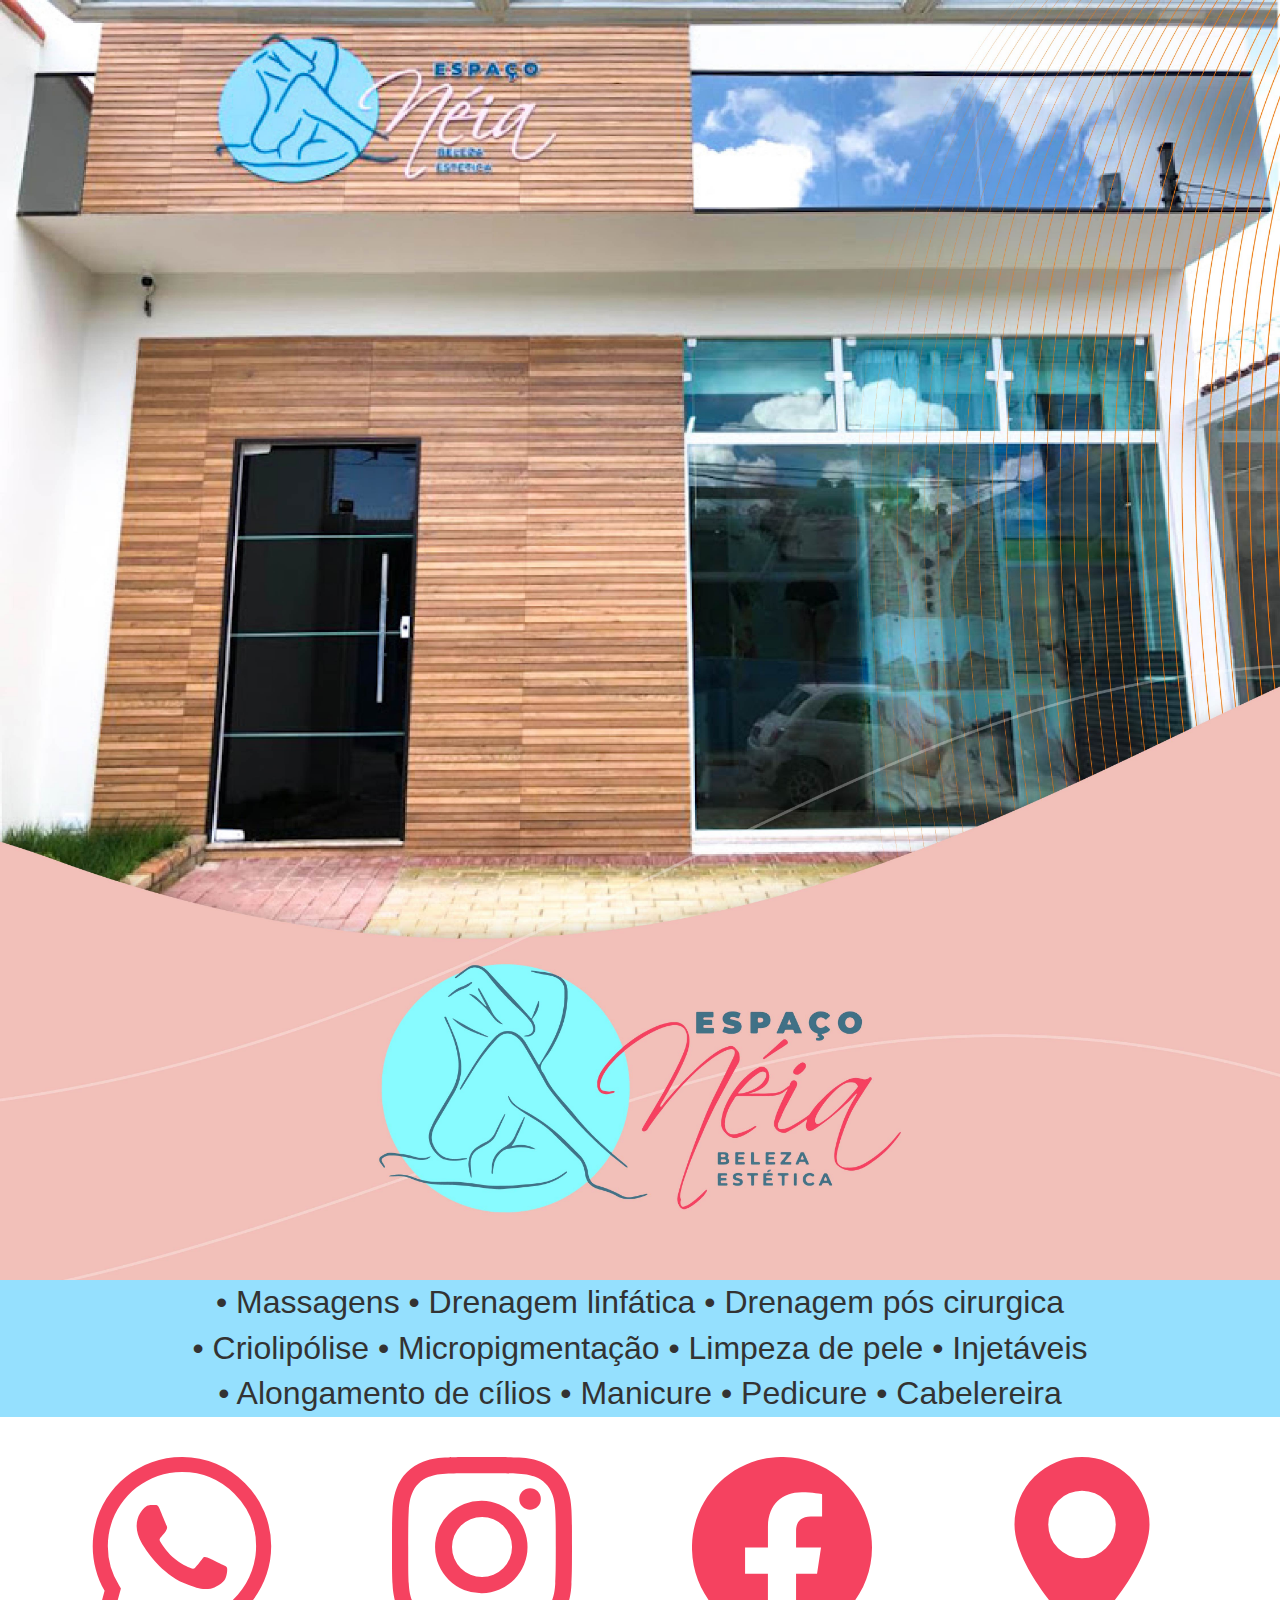
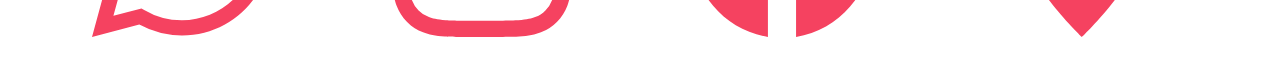
==== index.html @ 5a199793 "Update index.html" ====
<!DOCTYPE html>
<html lang="pt-br">
<head>
	<meta charset="utf-8">
	<meta name="viewport" content="width=device-width, initial-scale=1">
	<title>Espaço Néia Estética</title>
	<meta name= "description" content="Nosso cartão virtual">
	<meta name= "robots" content="index, follow">
	<meta name= "author" content="espaconeia">
	<link href="https://maxcdn.bootstrapcdn.com/bootstrap/3.3.7/css/bootstrap.min.css" rel="stylesheet" integrity="sha384-BVYiiSIFeK1dGmJRAkycuHAHRg32OmUcww7on3RYdg4Va+PmSTsz/K68vbdEjh4u" crossorigin="anonymous">
	<link rel="stylesheet" href="css/espaconeia.css">
	<script type="text/javascript" src="js/espaconeia.js"></script>

	<link href="https://maxcdn.bootstrapcdn.com/font-awesome/4.6.3/css/font-awesome.min.css" rel="stylesheet">
	<link href="https://fonts.googleapis.com/css?family=Roboto:500,700&display=swap" rel="stylesheet"> 
	<link rel="preconnect" href="https://fonts.gstatic.com">
	<link href="https://fonts.googleapis.com/css?family=Aref+Ruqaa:wght@700&display=swap" rel="stylesheet"> 
	<link rel="preconnect" href="https://fonts.gstatic.com">
	<link rel="icon" href="img/logo-variants/logomin.png">
</head>
<body>
	<div class="backg">
		<img id=logotopo src="img/images/topo01.jpg">
		<div id=description1>
		• Massagens • Drenagem linfática • Drenagem pós cirurgica </br>
		• Criolipólise • Micropigmentação • Limpeza de pele • Injetáveis </br>
		• Alongamento de cílios • Manicure • Pedicure • Cabelereira </br>
	</div>

	<div id=description2>
		• Massagens • Drenagem linfática • Drenagem pós cirurgica 
		• Criolipólise • Micropigmentação • Limpeza de pele • Injetáveis
		• Alongamento de cílios • Manicure • Pedicure • Cabelereira
	</div>
	<div id="socialredes">
		<div id="divsocial1">
		<a href="https://api.whatsapp.com/send?phone=5511996045920" target="_blank"><svg xmlns="http://www.w3.org/2000/svg" fill="#f54260" class="bi bi-whatsapp"  id=iconsocial1 viewBox="0 0 16 16">
  			<path d="M13.601 2.326A7.854 7.854 0 0 0 7.994 0C3.627 0 .068 3.558.064 7.926c0 1.399.366 2.76 1.057 3.965L0 16l4.204-1.102a7.933 7.933 0 0 0 3.79.965h.004c4.368 0 7.926-3.558 7.93-7.93A7.898 7.898 0 0 0 13.6 2.326zM7.994 14.521a6.573 6.573 0 0 1-3.356-.92l-.24-.144-2.494.654.666-2.433-.156-.251a6.56 6.56 0 0 1-1.007-3.505c0-3.626 2.957-6.584 6.591-6.584a6.56 6.56 0 0 1 4.66 1.931 6.557 6.557 0 0 1 1.928 4.66c-.004 3.639-2.961 6.592-6.592 6.592zm3.615-4.934c-.197-.099-1.17-.578-1.353-.646-.182-.065-.315-.099-.445.099-.133.197-.513.646-.627.775-.114.133-.232.148-.43.05-.197-.1-.836-.308-1.592-.985-.59-.525-.985-1.175-1.103-1.372-.114-.198-.011-.304.088-.403.087-.088.197-.232.296-.346.1-.114.133-.198.198-.33.065-.134.034-.248-.015-.347-.05-.099-.445-1.076-.612-1.47-.16-.389-.323-.335-.445-.34-.114-.007-.247-.007-.38-.007a.729.729 0 0 0-.529.247c-.182.198-.691.677-.691 1.654 0 .977.71 1.916.81 2.049.098.133 1.394 2.132 3.383 2.992.47.205.84.326 1.129.418.475.152.904.129 1.246.08.38-.058 1.171-.48 1.338-.943.164-.464.164-.86.114-.943-.049-.084-.182-.133-.38-.232z"/>
			</svg></a>

			<a href="https://www.instagram.com/espaconeiaestetica/" target="_blank"><svg xmlns="http://www.w3.org/2000/svg" fill="#f54260" class="bi bi-instagram" id=iconsocial1 viewBox="0 0 16 16">
  			<path d="M8 0C5.829 0 5.556.01 4.703.048 3.85.088 3.269.222 2.76.42a3.917 3.917 0 0 0-1.417.923A3.927 3.927 0 0 0 .42 2.76C.222 3.268.087 3.85.048 4.7.01 5.555 0 5.827 0 8.001c0 2.172.01 2.444.048 3.297.04.852.174 1.433.372 1.942.205.526.478.972.923 1.417.444.445.89.719 1.416.923.51.198 1.09.333 1.942.372C5.555 15.99 5.827 16 8 16s2.444-.01 3.298-.048c.851-.04 1.434-.174 1.943-.372a3.916 3.916 0 0 0 1.416-.923c.445-.445.718-.891.923-1.417.197-.509.332-1.09.372-1.942C15.99 10.445 16 10.173 16 8s-.01-2.445-.048-3.299c-.04-.851-.175-1.433-.372-1.941a3.926 3.926 0 0 0-.923-1.417A3.911 3.911 0 0 0 13.24.42c-.51-.198-1.092-.333-1.943-.372C10.443.01 10.172 0 7.998 0h.003zm-.717 1.442h.718c2.136 0 2.389.007 3.232.046.78.035 1.204.166 1.486.275.373.145.64.319.92.599.28.28.453.546.598.92.11.281.24.705.275 1.485.039.843.047 1.096.047 3.231s-.008 2.389-.047 3.232c-.035.78-.166 1.203-.275 1.485a2.47 2.47 0 0 1-.599.919c-.28.28-.546.453-.92.598-.28.11-.704.24-1.485.276-.843.038-1.096.047-3.232.047s-2.39-.009-3.233-.047c-.78-.036-1.203-.166-1.485-.276a2.478 2.478 0 0 1-.92-.598 2.48 2.48 0 0 1-.6-.92c-.109-.281-.24-.705-.275-1.485-.038-.843-.046-1.096-.046-3.233 0-2.136.008-2.388.046-3.231.036-.78.166-1.204.276-1.486.145-.373.319-.64.599-.92.28-.28.546-.453.92-.598.282-.11.705-.24 1.485-.276.738-.034 1.024-.044 2.515-.045v.002zm4.988 1.328a.96.96 0 1 0 0 1.92.96.96 0 0 0 0-1.92zm-4.27 1.122a4.109 4.109 0 1 0 0 8.217 4.109 4.109 0 0 0 0-8.217zm0 1.441a2.667 2.667 0 1 1 0 5.334 2.667 2.667 0 0 1 0-5.334z"/>
  			</svg></a>

  			<a href="https://pt-br.facebook.com/espaconeiaestetica/" target="_blank"><svg xmlns="http://www.w3.org/2000/svg" fill="#f54260" class="bi bi-facebook" id=iconsocial1 viewBox="0 0 16 16">
  			<path d="M16 8.049c0-4.446-3.582-8.05-8-8.05C3.58 0-.002 3.603-.002 8.05c0 4.017 2.926 7.347 6.75 7.951v-5.625h-2.03V8.05H6.75V6.275c0-2.017 1.195-3.131 3.022-3.131.876 0 1.791.157 1.791.157v1.98h-1.009c-.993 0-1.303.621-1.303 1.258v1.51h2.218l-.354 2.326H9.25V16c3.824-.604 6.75-3.934 6.75-7.951z"/>
			</svg></a>

			<a href="https://maps.app.goo.gl/6tKvriYaBR3wLKTi6" target="_blank"><svg xmlns="http://www.w3.org/2000/svg" fill="#f54260" class="bi bi-geo-alt-fill" id=iconsocial1 viewBox="0 0 16 16">
  			<path d="M8 16s6-5.686 6-10A6 6 0 0 0 2 6c0 4.314 6 10 6 10zm0-7a3 3 0 1 1 0-6 3 3 0 0 1 0 6z"/>
			</svg></a>
			</div>

			<div id="divsocial2">
			<div id="social001">
		<a href="https://api.whatsapp.com/send?phone=5511996045920" target="_blank"><svg xmlns="http://www.w3.org/2000/svg" fill="#f54260" class="bi bi-whatsapp"  id=iconsocial1 viewBox="0 0 16 16">
  			<path d="M13.601 2.326A7.854 7.854 0 0 0 7.994 0C3.627 0 .068 3.558.064 7.926c0 1.399.366 2.76 1.057 3.965L0 16l4.204-1.102a7.933 7.933 0 0 0 3.79.965h.004c4.368 0 7.926-3.558 7.93-7.93A7.898 7.898 0 0 0 13.6 2.326zM7.994 14.521a6.573 6.573 0 0 1-3.356-.92l-.24-.144-2.494.654.666-2.433-.156-.251a6.56 6.56 0 0 1-1.007-3.505c0-3.626 2.957-6.584 6.591-6.584a6.56 6.56 0 0 1 4.66 1.931 6.557 6.557 0 0 1 1.928 4.66c-.004 3.639-2.961 6.592-6.592 6.592zm3.615-4.934c-.197-.099-1.17-.578-1.353-.646-.182-.065-.315-.099-.445.099-.133.197-.513.646-.627.775-.114.133-.232.148-.43.05-.197-.1-.836-.308-1.592-.985-.59-.525-.985-1.175-1.103-1.372-.114-.198-.011-.304.088-.403.087-.088.197-.232.296-.346.1-.114.133-.198.198-.33.065-.134.034-.248-.015-.347-.05-.099-.445-1.076-.612-1.47-.16-.389-.323-.335-.445-.34-.114-.007-.247-.007-.38-.007a.729.729 0 0 0-.529.247c-.182.198-.691.677-.691 1.654 0 .977.71 1.916.81 2.049.098.133 1.394 2.132 3.383 2.992.47.205.84.326 1.129.418.475.152.904.129 1.246.08.38-.058 1.171-.48 1.338-.943.164-.464.164-.86.114-.943-.049-.084-.182-.133-.38-.232z"/>
			</svg></a>

			<a href="https://www.instagram.com/espaconeiaestetica/" target="_blank"><svg xmlns="http://www.w3.org/2000/svg" fill="#f54260" class="bi bi-instagram" id=iconsocial1 viewBox="0 0 16 16">
  			<path d="M8 0C5.829 0 5.556.01 4.703.048 3.85.088 3.269.222 2.76.42a3.917 3.917 0 0 0-1.417.923A3.927 3.927 0 0 0 .42 2.76C.222 3.268.087 3.85.048 4.7.01 5.555 0 5.827 0 8.001c0 2.172.01 2.444.048 3.297.04.852.174 1.433.372 1.942.205.526.478.972.923 1.417.444.445.89.719 1.416.923.51.198 1.09.333 1.942.372C5.555 15.99 5.827 16 8 16s2.444-.01 3.298-.048c.851-.04 1.434-.174 1.943-.372a3.916 3.916 0 0 0 1.416-.923c.445-.445.718-.891.923-1.417.197-.509.332-1.09.372-1.942C15.99 10.445 16 10.173 16 8s-.01-2.445-.048-3.299c-.04-.851-.175-1.433-.372-1.941a3.926 3.926 0 0 0-.923-1.417A3.911 3.911 0 0 0 13.24.42c-.51-.198-1.092-.333-1.943-.372C10.443.01 10.172 0 7.998 0h.003zm-.717 1.442h.718c2.136 0 2.389.007 3.232.046.78.035 1.204.166 1.486.275.373.145.64.319.92.599.28.28.453.546.598.92.11.281.24.705.275 1.485.039.843.047 1.096.047 3.231s-.008 2.389-.047 3.232c-.035.78-.166 1.203-.275 1.485a2.47 2.47 0 0 1-.599.919c-.28.28-.546.453-.92.598-.28.11-.704.24-1.485.276-.843.038-1.096.047-3.232.047s-2.39-.009-3.233-.047c-.78-.036-1.203-.166-1.485-.276a2.478 2.478 0 0 1-.92-.598 2.48 2.48 0 0 1-.6-.92c-.109-.281-.24-.705-.275-1.485-.038-.843-.046-1.096-.046-3.233 0-2.136.008-2.388.046-3.231.036-.78.166-1.204.276-1.486.145-.373.319-.64.599-.92.28-.28.546-.453.92-.598.282-.11.705-.24 1.485-.276.738-.034 1.024-.044 2.515-.045v.002zm4.988 1.328a.96.96 0 1 0 0 1.92.96.96 0 0 0 0-1.92zm-4.27 1.122a4.109 4.109 0 1 0 0 8.217 4.109 4.109 0 0 0 0-8.217zm0 1.441a2.667 2.667 0 1 1 0 5.334 2.667 2.667 0 0 1 0-5.334z"/>
  			</svg></a>
  			</div>

  			<div id="social002">
  			<a href="https://pt-br.facebook.com/espaconeiaestetica/" target="_blank"><svg xmlns="http://www.w3.org/2000/svg" fill="#f54260" class="bi bi-facebook" id=iconsocial1 viewBox="0 0 16 16">
  			<path d="M16 8.049c0-4.446-3.582-8.05-8-8.05C3.58 0-.002 3.603-.002 8.05c0 4.017 2.926 7.347 6.75 7.951v-5.625h-2.03V8.05H6.75V6.275c0-2.017 1.195-3.131 3.022-3.131.876 0 1.791.157 1.791.157v1.98h-1.009c-.993 0-1.303.621-1.303 1.258v1.51h2.218l-.354 2.326H9.25V16c3.824-.604 6.75-3.934 6.75-7.951z"/>
			</svg></a>

			<a href="https://maps.app.goo.gl/6tKvriYaBR3wLKTi6" target="_blank"><svg xmlns="http://www.w3.org/2000/svg" fill="#f54260" class="bi bi-geo-alt-fill" id=iconsocial1 viewBox="0 0 16 16">
  			<path d="M8 16s6-5.686 6-10A6 6 0 0 0 2 6c0 4.314 6 10 6 10zm0-7a3 3 0 1 1 0-6 3 3 0 0 1 0 6z"/>
			</svg></a>
			</div>
			</div>
</div>

	</div>

</body>
---- css/espaconeia.css ----
*{margin:0; padding:0; border:none; outline:none; font-weight: 300; box-sizing: border-box;}
body{background-color: #ffffff;}

.backg{height: 100vh;}
#logotopo{width: 100%; }
#iconsocial1{margin-right:16px; color:#e5e5e5;}

@media(min-width:800px){
#description1{background-color: #95e0fe; font-size: 32px; text-align: center;}
#description2{display: none;}
#iconsocial1{width:20vh;}
#divsocial1{width: 100%; display: flex;  justify-content: space-around; padding: 40px;}
#divsocial2{display: none;}
}

@media(max-width:800px){
#description1{display: none;}
#description2{background-color: #95e0fe; font-size: 16px; text-align: center;}
#iconsocial1{width:10vh;}
#divsocial1{display: none;}
#divsocial2{width: 100%; display: flex; flex-direction: column; }
#social001{width: 100%;  display: flex; justify-content: space-around; padding-top: 30px; padding-left: 24px; padding-right: 24px;}
#social002{width: 100%;display: flex; justify-content: space-around; padding-top: 24px; padding-left: 24px; padding-right: 24px;}

}
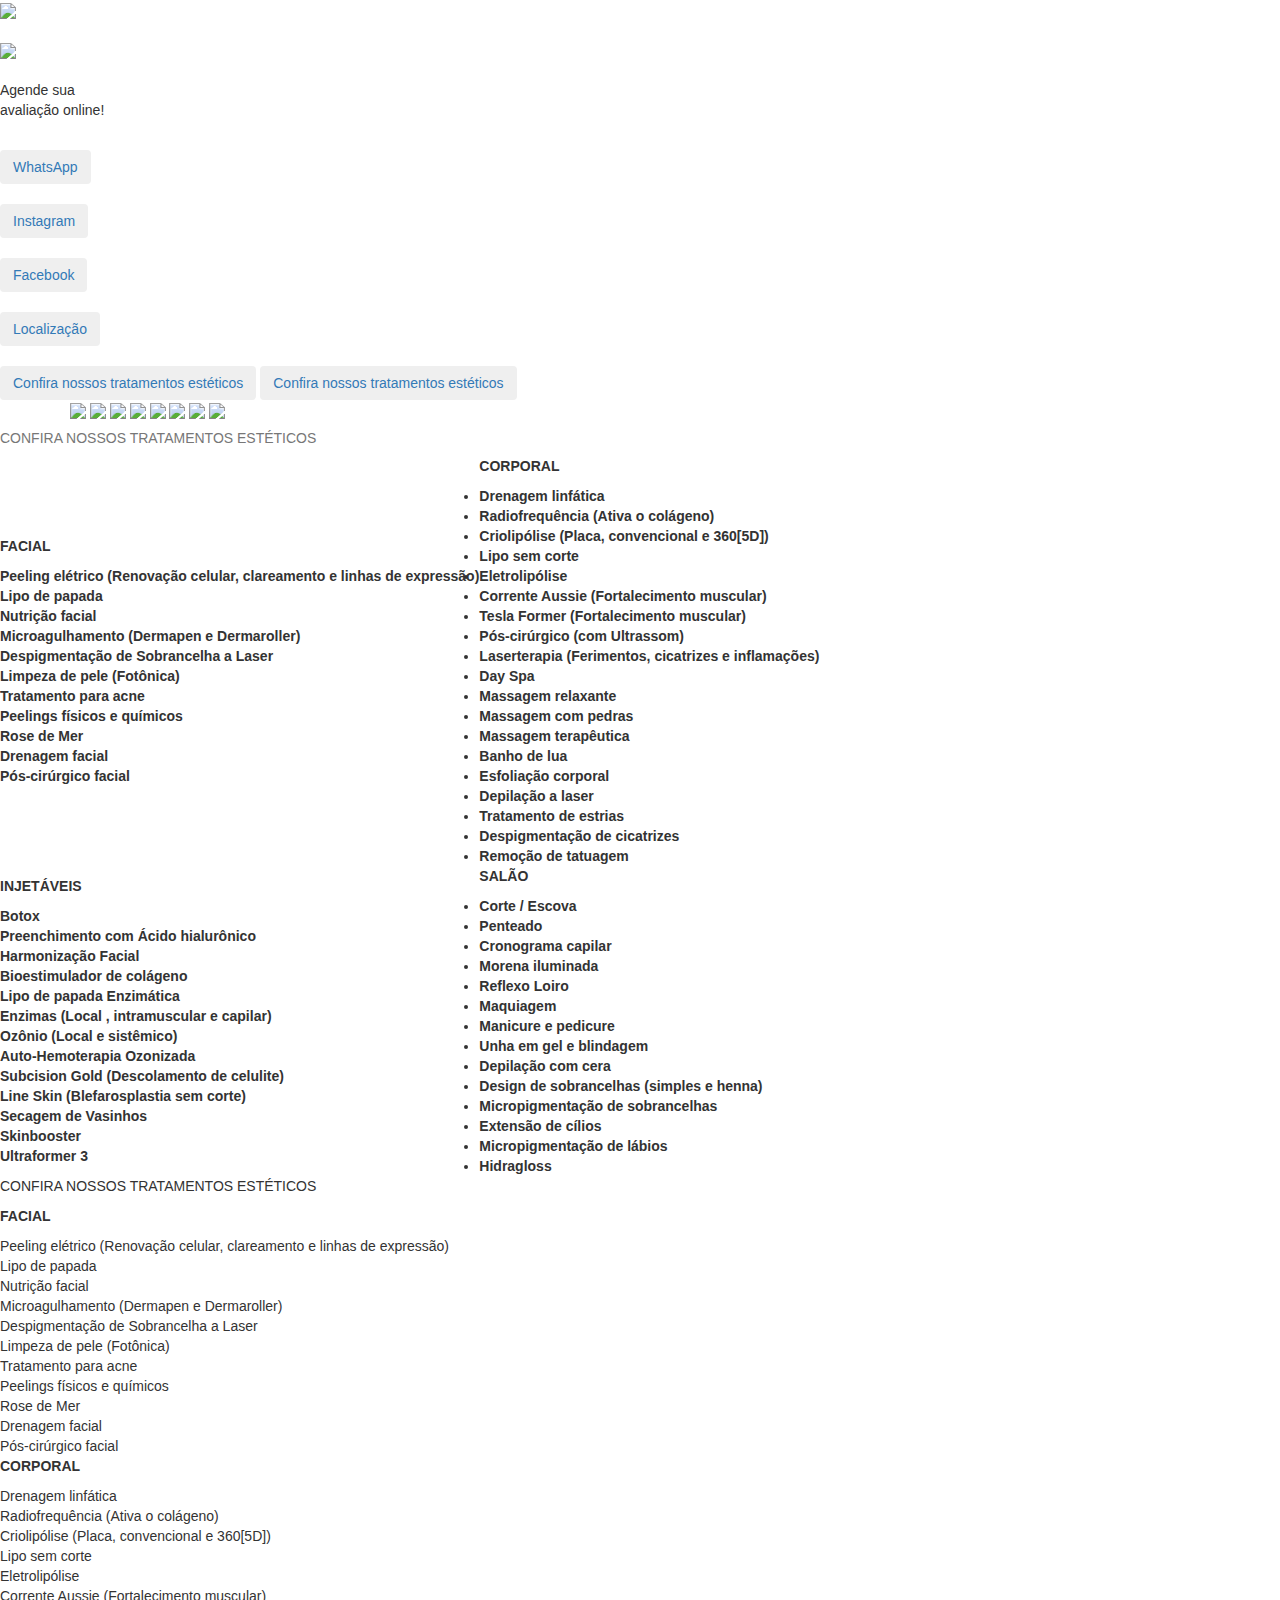
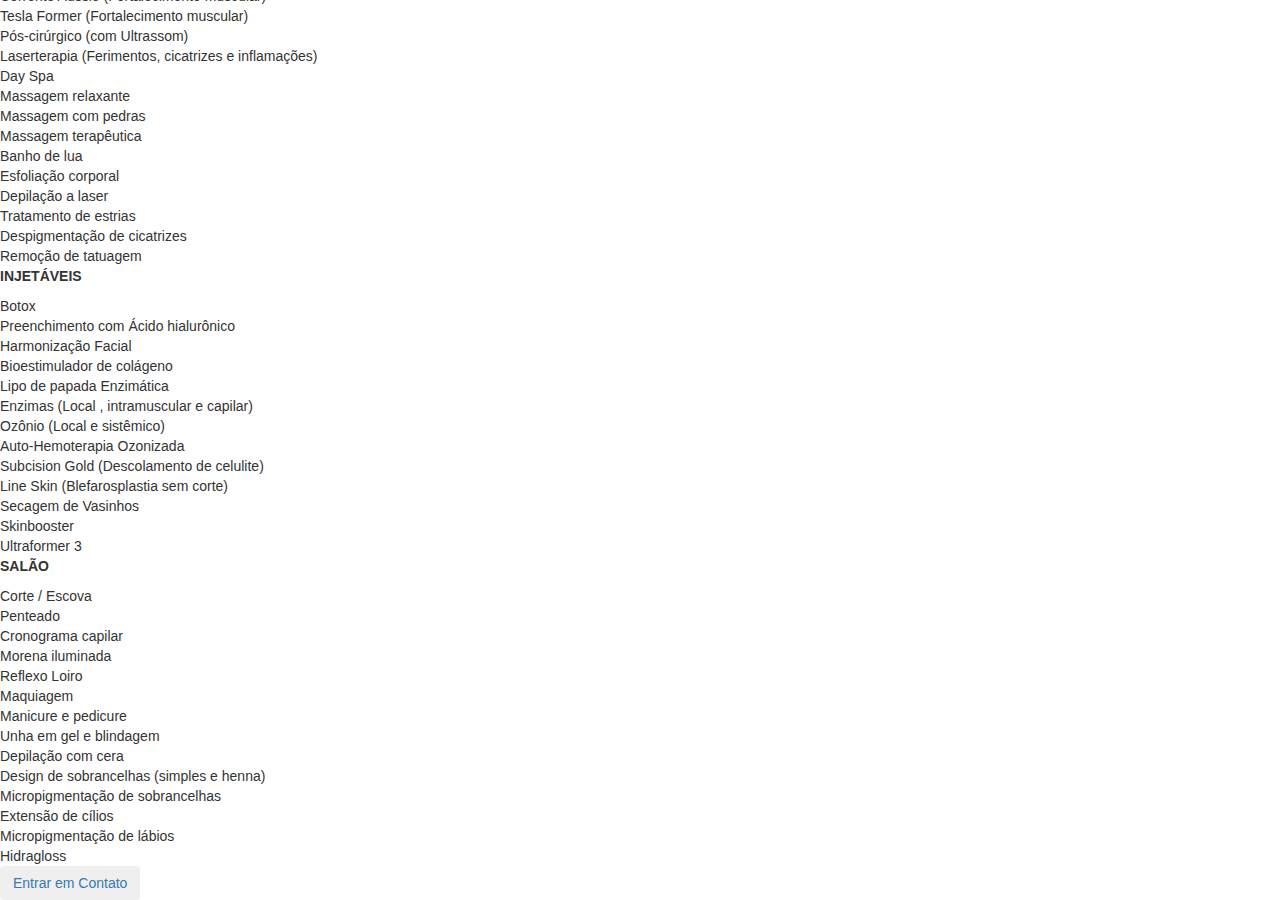
==== commit 6bdc5d72: "Add files via upload" ====
--- a/index.html
+++ b/index.html
@@ -12,68 +12,225 @@
 	<script type="text/javascript" src="js/espaconeia.js"></script>
 
 	<link href="https://maxcdn.bootstrapcdn.com/font-awesome/4.6.3/css/font-awesome.min.css" rel="stylesheet">
-	<link href="https://fonts.googleapis.com/css?family=Roboto:500,700&display=swap" rel="stylesheet"> 
+	<link href="https://fonts.googleapis.com/css?family=Roboto:500,700&display=swap" rel="stylesheet">
+	<link href="https://fonts.googleapis.com/css2?family=Inter:wght@500&display=swap" rel="stylesheet"> 
+	<link href="https://fonts.googleapis.com/css2?family=Inter:wght@500&display=swap" rel="stylesheet">
+	<link href="https://fonts.googleapis.com/css2?family=Inter:wght@500&family=Pragati+Narrow&display=swap" rel="stylesheet">
+	<link rel="preconnect" href="https://fonts.googleapis.com">
+	
+
 	<link rel="preconnect" href="https://fonts.gstatic.com">
 	<link href="https://fonts.googleapis.com/css?family=Aref+Ruqaa:wght@700&display=swap" rel="stylesheet"> 
 	<link rel="preconnect" href="https://fonts.gstatic.com">
 	<link rel="icon" href="img/logo-variants/logomin.png">
 </head>
 <body>
-	<div class="backg">
-		<img id=logotopo src="img/images/topo01.jpg">
-		<div id=description1>
-		• Massagens • Drenagem linfática • Drenagem pós cirurgica </br>
-		• Criolipólise • Micropigmentação • Limpeza de pele • Injetáveis </br>
-		• Alongamento de cílios • Manicure • Pedicure • Cabelereira </br>
+	<div id="redes">
+		<img id="topoimg" src="img/images/topo.png"></br></br>
+		<img id="logoimg" src="img/images/logo.png"></br></br>
+
+		<p id="pavaliacao">Agende sua </br>
+		avaliação online! </p></br>
+
+<div id="botoes">
+<a href="https://api.whatsapp.com/send?phone=5511996045920" target="_blank"><button class="btn" id="btnwhats">WhatsApp</button></a></br></br>
+<a href="https://www.instagram.com/espaconeiaestetica/" target="_blank"><button class="btn" id="btninsta">Instagram</button></a></br></br>
+<a href="https://pt-br.facebook.com/espaconeiaestetica/" target="_blank"><button class="btn" id="btnface">Facebook</button></a></br></br>
+<a href="https://www.google.com/maps/dir/-23.6153854,-46.912541/Espa%C3%A7o+N%C3%A9ia+Beleza+e+Est%C3%A9tica,+Av.+Catarina+Etelvina+Pedroso,+12+-+Vila+Sao+Francisco+de+Assis,+Cotia+-+SP,+06717-125" target="_blank"><button class="btn" id="btnlocal">Localização</button></a></br></br>
+<a href="#tabelaproc"><button class="btn" id="btnconf1">Confira nossos tratamentos estéticos</button></a>
+<a href="#tratamentosmob"><button class="btn" id="btnconf2">Confira nossos tratamentos estéticos</button></a>
+	</div></div>
+
+<div id="roll">
+<div class="container">
+  <img id="img" src="img/espaco/01.jpg" />
+  <img id="img" src="img/espaco/02.jpg" />
+  <img id="img" src="img/espaco/03.jpg" />
+  <img id="img" src="img/espaco/04.jpg" />
+  <img id="img" src="img/espaco/05.jpg" />
+  <img id="img" src="img/espaco/06.jpg" />
+  <img id="img" src="img/espaco/07.jpg" />
+  <img id="img" src="img/espaco/08.jpg" />
+</div>
+</div>
+
+
+
+
+
+	<div id="tratamentosweb">
+	
+			<table id="tabelaproc">
+				<caption id="paragh">CONFIRA NOSSOS TRATAMENTOS ESTÉTICOS</caption>
+			<tr>
+			<th id="facial">
+			<p><strong>FACIAL</strong></p>
+			<li>Peeling elétrico (Renovação celular, clareamento e linhas de expressão)</li>
+			<li>Lipo de papada</li>
+			<li>Nutrição facial</li>
+			<li>Microagulhamento (Dermapen e Dermaroller)</li>
+			<li>Despigmentação de Sobrancelha a Laser</li>
+			<li>Limpeza de pele (Fotônica)</li>
+			<li>Tratamento para acne</li>
+			<li>Peelings físicos e químicos</li>
+			<li>Rose de Mer</li>
+			<li>Drenagem facial</li>
+			<li>Pós-cirúrgico facial</li>
+			</th>
+	
+
+			<th id="corporal">
+			<p><strong>CORPORAL</strong></p>
+			<li>Drenagem linfática</li>
+			<li>Radiofrequência (Ativa o colágeno)</li>
+			<li>Criolipólise (Placa, convencional e 360[5D])</li>
+			<li>Lipo sem corte</li>
+			<li>Eletrolipólise</li>
+			<li>Corrente Aussie (Fortalecimento muscular)</li>
+			<li>Tesla Former (Fortalecimento muscular)</li>
+			<li>Pós-cirúrgico (com Ultrassom)</li>
+			<li>Laserterapia (Ferimentos, cicatrizes e inflamações)</li>
+			<li>Day Spa</li>
+			<li>Massagem relaxante</li>
+			<li>Massagem com pedras</li>
+			<li>Massagem terapêutica</li>
+			<li>Banho de lua</li>
+			<li>Esfoliação corporal</li>
+			<li>Depilação a laser</li>
+			<li>Tratamento de estrias</li>
+			<li>Despigmentação de cicatrizes</li>
+			<li>Remoção de tatuagem</li>
+			</th>
+			</tr>
+		
+
+			<tr>
+			<th id="injetaveis">
+			<p ><strong>INJETÁVEIS</strong></p>
+			<li>Botox</li>
+			<li>Preenchimento com Ácido hialurônico</li>
+			<li>Harmonização Facial</li>
+			<li>Bioestimulador de colágeno</li>
+			<li>Lipo de papada Enzimática</li>
+			<li>Enzimas (Local , intramuscular e capilar)</li>
+			<li>Ozônio (Local e sistêmico)</li>
+			<li>Auto-Hemoterapia Ozonizada</li>
+			<li>Subcision Gold (Descolamento de celulite)</li>
+			<li>Line Skin (Blefarosplastia sem corte)</li>
+			<li>Secagem de Vasinhos</li>
+			<li>Skinbooster</li>
+			<li>Ultraformer 3</li>
+			</th>
+
+
+			<th id="salao">
+			<p ><strong>SALÃO</strong></p>
+			<li>Corte / Escova</li>
+			<li>Penteado</li>
+			<li>Cronograma capilar</li>
+			<li>Morena iluminada</li>
+			<li>Reflexo Loiro</li>
+			<li>Maquiagem</li>
+			<li>Manicure e pedicure</li>
+			<li>Unha em gel e blindagem</li>
+			<li>Depilação com cera</li>
+			<li>Design de sobrancelhas (simples e henna)</li>
+			<li>Micropigmentação de sobrancelhas</li>
+			<li>Extensão de cílios</li>
+			<li>Micropigmentação de lábios</li>
+			<li>Hidragloss</li>	
+			</th>
+			
+
+			</tr>
+		
+
+		</table>
 	</div>
 
-	<div id=description2>
-		• Massagens • Drenagem linfática • Drenagem pós cirurgica 
-		• Criolipólise • Micropigmentação • Limpeza de pele • Injetáveis
-		• Alongamento de cílios • Manicure • Pedicure • Cabelereira
+		<div id="tratamentosmob">
+	
+			<p id="paragh">CONFIRA NOSSOS TRATAMENTOS ESTÉTICOS</p>
+
+			<div id="proc" style="background-image: url(../img/images/Logo2.png);background-size: 70%;background-repeat: no-repeat, no-repeat;	background-position: center;">
+			<p><strong>FACIAL</strong></p>
+			<li>Peeling elétrico (Renovação celular, clareamento e linhas de expressão)</li>
+			<li>Lipo de papada</li>
+			<li>Nutrição facial</li>
+			<li>Microagulhamento (Dermapen e Dermaroller)</li>
+			<li>Despigmentação de Sobrancelha a Laser</li>
+			<li>Limpeza de pele (Fotônica)</li>
+			<li>Tratamento para acne</li>
+			<li>Peelings físicos e químicos</li>
+			<li>Rose de Mer</li>
+			<li>Drenagem facial</li>
+			<li>Pós-cirúrgico facial</li>
+			</div>
+
+			<div id="proc">
+			<p><strong>CORPORAL</strong></p>
+			<li>Drenagem linfática</li>
+			<li>Radiofrequência (Ativa o colágeno)</li>
+			<li>Criolipólise (Placa, convencional e 360[5D])</li>
+			<li>Lipo sem corte</li>
+			<li>Eletrolipólise</li>
+			<li>Corrente Aussie (Fortalecimento muscular)</li>
+			<li>Tesla Former (Fortalecimento muscular)</li>
+			<li>Pós-cirúrgico (com Ultrassom)</li>
+			<li>Laserterapia (Ferimentos, cicatrizes e inflamações)</li>
+			<li>Day Spa</li>
+			<li>Massagem relaxante</li>
+			<li>Massagem com pedras</li>
+			<li>Massagem terapêutica</li>
+			<li>Banho de lua</li>
+			<li>Esfoliação corporal</li>
+			<li>Depilação a laser</li>
+			<li>Tratamento de estrias</li>
+			<li>Despigmentação de cicatrizes</li>
+			<li>Remoção de tatuagem</li>
+			</div>
+
+			<div id="proc">			
+			<p><strong>INJETÁVEIS</strong></p>
+			<li>Botox</li>
+			<li>Preenchimento com Ácido hialurônico</li>
+			<li>Harmonização Facial</li>
+			<li>Bioestimulador de colágeno</li>
+			<li>Lipo de papada Enzimática</li>
+			<li>Enzimas (Local , intramuscular e capilar)</li>
+			<li>Ozônio (Local e sistêmico)</li>
+			<li>Auto-Hemoterapia Ozonizada</li>
+			<li>Subcision Gold (Descolamento de celulite)</li>
+			<li>Line Skin (Blefarosplastia sem corte)</li>
+			<li>Secagem de Vasinhos</li>
+			<li>Skinbooster</li>
+			<li>Ultraformer 3</li>
+			</div>
+
+			<div id="proc">
+			<p><strong>SALÃO</strong></p>
+			<li>Corte / Escova</li>
+			<li>Penteado</li>
+			<li>Cronograma capilar</li>
+			<li>Morena iluminada</li>
+			<li>Reflexo Loiro</li>
+			<li>Maquiagem</li>
+			<li>Manicure e pedicure</li>
+			<li>Unha em gel e blindagem</li>
+			<li>Depilação com cera</li>
+			<li>Design de sobrancelhas (simples e henna)</li>
+			<li>Micropigmentação de sobrancelhas</li>
+			<li>Extensão de cílios</li>
+			<li>Micropigmentação de lábios</li>
+			<li>Hidragloss</li>				
+			</div>
+
+
+
 	</div>
-	<div id="socialredes">
-		<div id="divsocial1">
-		<a href="https://api.whatsapp.com/send?phone=5511996045920" target="_blank"><svg xmlns="http://www.w3.org/2000/svg" fill="#f54260" class="bi bi-whatsapp"  id=iconsocial1 viewBox="0 0 16 16">
-  			<path d="M13.601 2.326A7.854 7.854 0 0 0 7.994 0C3.627 0 .068 3.558.064 7.926c0 1.399.366 2.76 1.057 3.965L0 16l4.204-1.102a7.933 7.933 0 0 0 3.79.965h.004c4.368 0 7.926-3.558 7.93-7.93A7.898 7.898 0 0 0 13.6 2.326zM7.994 14.521a6.573 6.573 0 0 1-3.356-.92l-.24-.144-2.494.654.666-2.433-.156-.251a6.56 6.56 0 0 1-1.007-3.505c0-3.626 2.957-6.584 6.591-6.584a6.56 6.56 0 0 1 4.66 1.931 6.557 6.557 0 0 1 1.928 4.66c-.004 3.639-2.961 6.592-6.592 6.592zm3.615-4.934c-.197-.099-1.17-.578-1.353-.646-.182-.065-.315-.099-.445.099-.133.197-.513.646-.627.775-.114.133-.232.148-.43.05-.197-.1-.836-.308-1.592-.985-.59-.525-.985-1.175-1.103-1.372-.114-.198-.011-.304.088-.403.087-.088.197-.232.296-.346.1-.114.133-.198.198-.33.065-.134.034-.248-.015-.347-.05-.099-.445-1.076-.612-1.47-.16-.389-.323-.335-.445-.34-.114-.007-.247-.007-.38-.007a.729.729 0 0 0-.529.247c-.182.198-.691.677-.691 1.654 0 .977.71 1.916.81 2.049.098.133 1.394 2.132 3.383 2.992.47.205.84.326 1.129.418.475.152.904.129 1.246.08.38-.058 1.171-.48 1.338-.943.164-.464.164-.86.114-.943-.049-.084-.182-.133-.38-.232z"/>
-			</svg></a>
-
-			<a href="https://www.instagram.com/espaconeiaestetica/" target="_blank"><svg xmlns="http://www.w3.org/2000/svg" fill="#f54260" class="bi bi-instagram" id=iconsocial1 viewBox="0 0 16 16">
-  			<path d="M8 0C5.829 0 5.556.01 4.703.048 3.85.088 3.269.222 2.76.42a3.917 3.917 0 0 0-1.417.923A3.927 3.927 0 0 0 .42 2.76C.222 3.268.087 3.85.048 4.7.01 5.555 0 5.827 0 8.001c0 2.172.01 2.444.048 3.297.04.852.174 1.433.372 1.942.205.526.478.972.923 1.417.444.445.89.719 1.416.923.51.198 1.09.333 1.942.372C5.555 15.99 5.827 16 8 16s2.444-.01 3.298-.048c.851-.04 1.434-.174 1.943-.372a3.916 3.916 0 0 0 1.416-.923c.445-.445.718-.891.923-1.417.197-.509.332-1.09.372-1.942C15.99 10.445 16 10.173 16 8s-.01-2.445-.048-3.299c-.04-.851-.175-1.433-.372-1.941a3.926 3.926 0 0 0-.923-1.417A3.911 3.911 0 0 0 13.24.42c-.51-.198-1.092-.333-1.943-.372C10.443.01 10.172 0 7.998 0h.003zm-.717 1.442h.718c2.136 0 2.389.007 3.232.046.78.035 1.204.166 1.486.275.373.145.64.319.92.599.28.28.453.546.598.92.11.281.24.705.275 1.485.039.843.047 1.096.047 3.231s-.008 2.389-.047 3.232c-.035.78-.166 1.203-.275 1.485a2.47 2.47 0 0 1-.599.919c-.28.28-.546.453-.92.598-.28.11-.704.24-1.485.276-.843.038-1.096.047-3.232.047s-2.39-.009-3.233-.047c-.78-.036-1.203-.166-1.485-.276a2.478 2.478 0 0 1-.92-.598 2.48 2.48 0 0 1-.6-.92c-.109-.281-.24-.705-.275-1.485-.038-.843-.046-1.096-.046-3.233 0-2.136.008-2.388.046-3.231.036-.78.166-1.204.276-1.486.145-.373.319-.64.599-.92.28-.28.546-.453.92-.598.282-.11.705-.24 1.485-.276.738-.034 1.024-.044 2.515-.045v.002zm4.988 1.328a.96.96 0 1 0 0 1.92.96.96 0 0 0 0-1.92zm-4.27 1.122a4.109 4.109 0 1 0 0 8.217 4.109 4.109 0 0 0 0-8.217zm0 1.441a2.667 2.667 0 1 1 0 5.334 2.667 2.667 0 0 1 0-5.334z"/>
-  			</svg></a>
-
-  			<a href="https://pt-br.facebook.com/espaconeiaestetica/" target="_blank"><svg xmlns="http://www.w3.org/2000/svg" fill="#f54260" class="bi bi-facebook" id=iconsocial1 viewBox="0 0 16 16">
-  			<path d="M16 8.049c0-4.446-3.582-8.05-8-8.05C3.58 0-.002 3.603-.002 8.05c0 4.017 2.926 7.347 6.75 7.951v-5.625h-2.03V8.05H6.75V6.275c0-2.017 1.195-3.131 3.022-3.131.876 0 1.791.157 1.791.157v1.98h-1.009c-.993 0-1.303.621-1.303 1.258v1.51h2.218l-.354 2.326H9.25V16c3.824-.604 6.75-3.934 6.75-7.951z"/>
-			</svg></a>
-
-			<a href="https://maps.app.goo.gl/6tKvriYaBR3wLKTi6" target="_blank"><svg xmlns="http://www.w3.org/2000/svg" fill="#f54260" class="bi bi-geo-alt-fill" id=iconsocial1 viewBox="0 0 16 16">
-  			<path d="M8 16s6-5.686 6-10A6 6 0 0 0 2 6c0 4.314 6 10 6 10zm0-7a3 3 0 1 1 0-6 3 3 0 0 1 0 6z"/>
-			</svg></a>
-			</div>
-
-			<div id="divsocial2">
-			<div id="social001">
-		<a href="https://api.whatsapp.com/send?phone=5511996045920" target="_blank"><svg xmlns="http://www.w3.org/2000/svg" fill="#f54260" class="bi bi-whatsapp"  id=iconsocial1 viewBox="0 0 16 16">
-  			<path d="M13.601 2.326A7.854 7.854 0 0 0 7.994 0C3.627 0 .068 3.558.064 7.926c0 1.399.366 2.76 1.057 3.965L0 16l4.204-1.102a7.933 7.933 0 0 0 3.79.965h.004c4.368 0 7.926-3.558 7.93-7.93A7.898 7.898 0 0 0 13.6 2.326zM7.994 14.521a6.573 6.573 0 0 1-3.356-.92l-.24-.144-2.494.654.666-2.433-.156-.251a6.56 6.56 0 0 1-1.007-3.505c0-3.626 2.957-6.584 6.591-6.584a6.56 6.56 0 0 1 4.66 1.931 6.557 6.557 0 0 1 1.928 4.66c-.004 3.639-2.961 6.592-6.592 6.592zm3.615-4.934c-.197-.099-1.17-.578-1.353-.646-.182-.065-.315-.099-.445.099-.133.197-.513.646-.627.775-.114.133-.232.148-.43.05-.197-.1-.836-.308-1.592-.985-.59-.525-.985-1.175-1.103-1.372-.114-.198-.011-.304.088-.403.087-.088.197-.232.296-.346.1-.114.133-.198.198-.33.065-.134.034-.248-.015-.347-.05-.099-.445-1.076-.612-1.47-.16-.389-.323-.335-.445-.34-.114-.007-.247-.007-.38-.007a.729.729 0 0 0-.529.247c-.182.198-.691.677-.691 1.654 0 .977.71 1.916.81 2.049.098.133 1.394 2.132 3.383 2.992.47.205.84.326 1.129.418.475.152.904.129 1.246.08.38-.058 1.171-.48 1.338-.943.164-.464.164-.86.114-.943-.049-.084-.182-.133-.38-.232z"/>
-			</svg></a>
-
-			<a href="https://www.instagram.com/espaconeiaestetica/" target="_blank"><svg xmlns="http://www.w3.org/2000/svg" fill="#f54260" class="bi bi-instagram" id=iconsocial1 viewBox="0 0 16 16">
-  			<path d="M8 0C5.829 0 5.556.01 4.703.048 3.85.088 3.269.222 2.76.42a3.917 3.917 0 0 0-1.417.923A3.927 3.927 0 0 0 .42 2.76C.222 3.268.087 3.85.048 4.7.01 5.555 0 5.827 0 8.001c0 2.172.01 2.444.048 3.297.04.852.174 1.433.372 1.942.205.526.478.972.923 1.417.444.445.89.719 1.416.923.51.198 1.09.333 1.942.372C5.555 15.99 5.827 16 8 16s2.444-.01 3.298-.048c.851-.04 1.434-.174 1.943-.372a3.916 3.916 0 0 0 1.416-.923c.445-.445.718-.891.923-1.417.197-.509.332-1.09.372-1.942C15.99 10.445 16 10.173 16 8s-.01-2.445-.048-3.299c-.04-.851-.175-1.433-.372-1.941a3.926 3.926 0 0 0-.923-1.417A3.911 3.911 0 0 0 13.24.42c-.51-.198-1.092-.333-1.943-.372C10.443.01 10.172 0 7.998 0h.003zm-.717 1.442h.718c2.136 0 2.389.007 3.232.046.78.035 1.204.166 1.486.275.373.145.64.319.92.599.28.28.453.546.598.92.11.281.24.705.275 1.485.039.843.047 1.096.047 3.231s-.008 2.389-.047 3.232c-.035.78-.166 1.203-.275 1.485a2.47 2.47 0 0 1-.599.919c-.28.28-.546.453-.92.598-.28.11-.704.24-1.485.276-.843.038-1.096.047-3.232.047s-2.39-.009-3.233-.047c-.78-.036-1.203-.166-1.485-.276a2.478 2.478 0 0 1-.92-.598 2.48 2.48 0 0 1-.6-.92c-.109-.281-.24-.705-.275-1.485-.038-.843-.046-1.096-.046-3.233 0-2.136.008-2.388.046-3.231.036-.78.166-1.204.276-1.486.145-.373.319-.64.599-.92.28-.28.546-.453.92-.598.282-.11.705-.24 1.485-.276.738-.034 1.024-.044 2.515-.045v.002zm4.988 1.328a.96.96 0 1 0 0 1.92.96.96 0 0 0 0-1.92zm-4.27 1.122a4.109 4.109 0 1 0 0 8.217 4.109 4.109 0 0 0 0-8.217zm0 1.441a2.667 2.667 0 1 1 0 5.334 2.667 2.667 0 0 1 0-5.334z"/>
-  			</svg></a>
-  			</div>
-
-  			<div id="social002">
-  			<a href="https://pt-br.facebook.com/espaconeiaestetica/" target="_blank"><svg xmlns="http://www.w3.org/2000/svg" fill="#f54260" class="bi bi-facebook" id=iconsocial1 viewBox="0 0 16 16">
-  			<path d="M16 8.049c0-4.446-3.582-8.05-8-8.05C3.58 0-.002 3.603-.002 8.05c0 4.017 2.926 7.347 6.75 7.951v-5.625h-2.03V8.05H6.75V6.275c0-2.017 1.195-3.131 3.022-3.131.876 0 1.791.157 1.791.157v1.98h-1.009c-.993 0-1.303.621-1.303 1.258v1.51h2.218l-.354 2.326H9.25V16c3.824-.604 6.75-3.934 6.75-7.951z"/>
-			</svg></a>
-
-			<a href="https://maps.app.goo.gl/6tKvriYaBR3wLKTi6" target="_blank"><svg xmlns="http://www.w3.org/2000/svg" fill="#f54260" class="bi bi-geo-alt-fill" id=iconsocial1 viewBox="0 0 16 16">
-  			<path d="M8 16s6-5.686 6-10A6 6 0 0 0 2 6c0 4.314 6 10 6 10zm0-7a3 3 0 1 1 0-6 3 3 0 0 1 0 6z"/>
-			</svg></a>
-			</div>
-			</div>
+
+<div id="actbtn">
+<a href="https://api.whatsapp.com/send?phone=5511996045920" target="_blank"><button class="btn" id="btnwhats">Entrar em Contato</button></a>
 </div>
 
-	</div>
-
-</body>
+</body>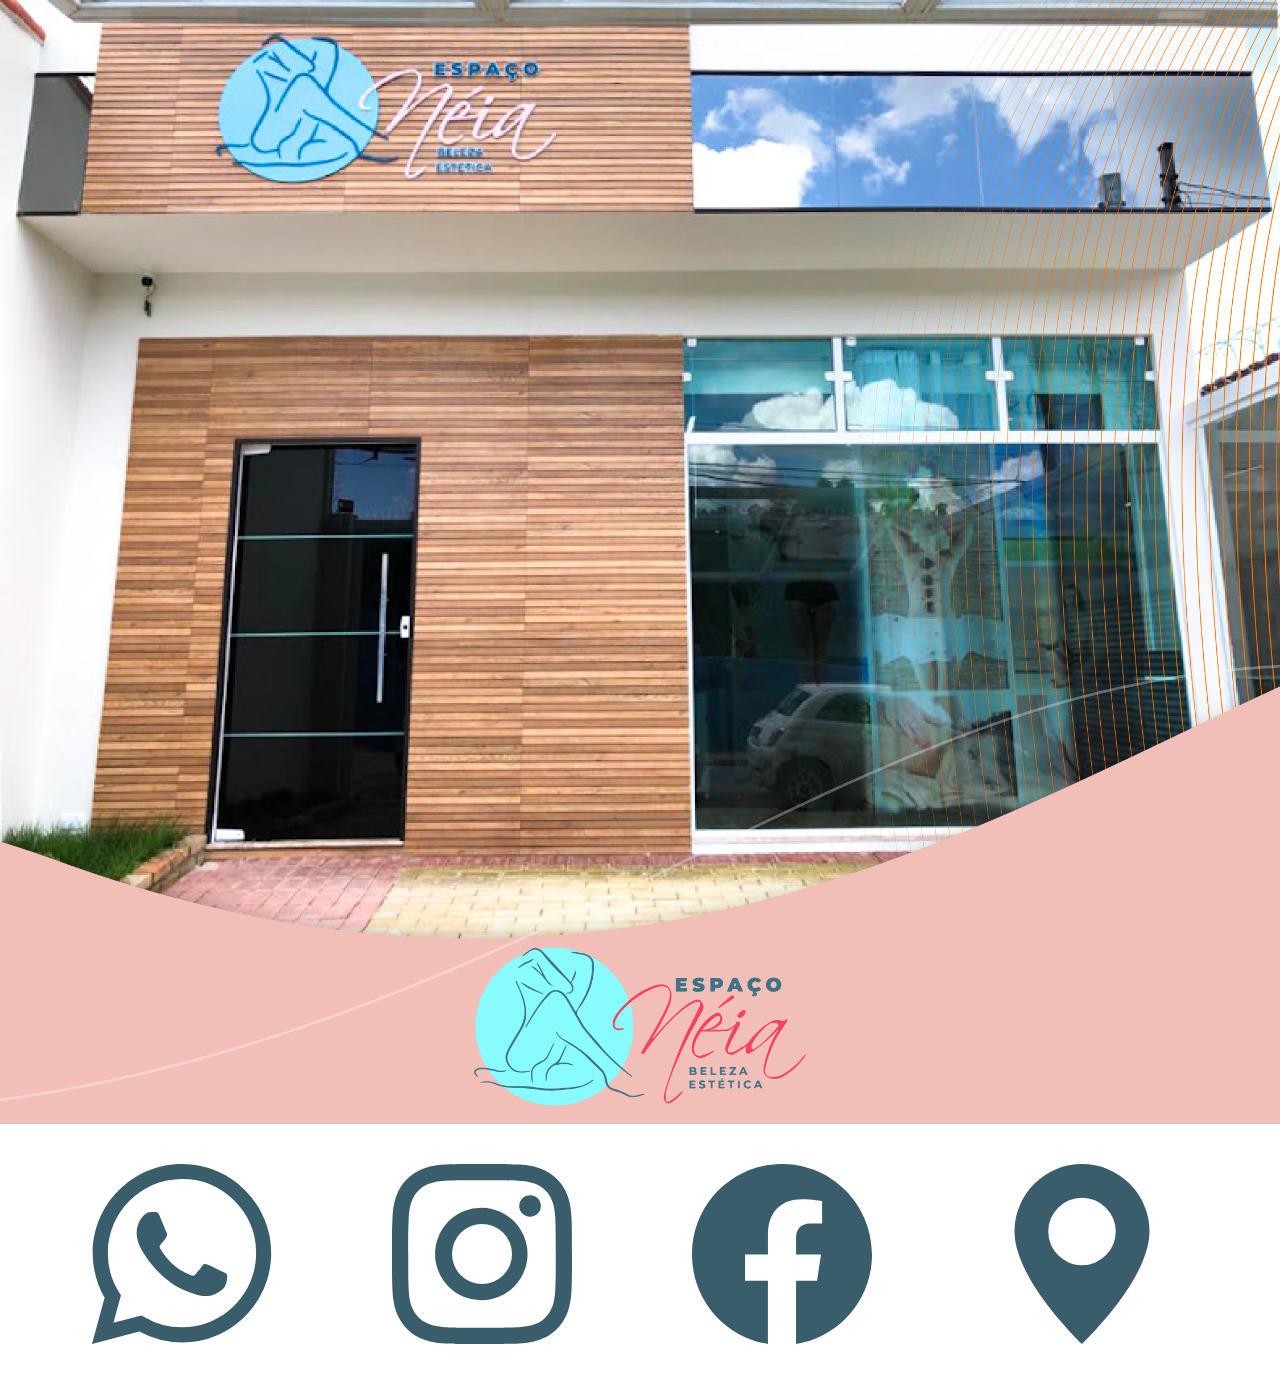
==== commit 0f137d26: "0" ====
--- a/index.html
+++ b/index.html
@@ -12,225 +12,60 @@
 	<script type="text/javascript" src="js/espaconeia.js"></script>
 
 	<link href="https://maxcdn.bootstrapcdn.com/font-awesome/4.6.3/css/font-awesome.min.css" rel="stylesheet">
-	<link href="https://fonts.googleapis.com/css?family=Roboto:500,700&display=swap" rel="stylesheet">
-	<link href="https://fonts.googleapis.com/css2?family=Inter:wght@500&display=swap" rel="stylesheet"> 
-	<link href="https://fonts.googleapis.com/css2?family=Inter:wght@500&display=swap" rel="stylesheet">
-	<link href="https://fonts.googleapis.com/css2?family=Inter:wght@500&family=Pragati+Narrow&display=swap" rel="stylesheet">
-	<link rel="preconnect" href="https://fonts.googleapis.com">
-	
-
+	<link href="https://fonts.googleapis.com/css?family=Roboto:500,700&display=swap" rel="stylesheet"> 
 	<link rel="preconnect" href="https://fonts.gstatic.com">
 	<link href="https://fonts.googleapis.com/css?family=Aref+Ruqaa:wght@700&display=swap" rel="stylesheet"> 
 	<link rel="preconnect" href="https://fonts.gstatic.com">
 	<link rel="icon" href="img/logo-variants/logomin.png">
 </head>
 <body>
-	<div id="redes">
-		<img id="topoimg" src="img/images/topo.png"></br></br>
-		<img id="logoimg" src="img/images/logo.png"></br></br>
-
-		<p id="pavaliacao">Agende sua </br>
-		avaliação online! </p></br>
-
-<div id="botoes">
-<a href="https://api.whatsapp.com/send?phone=5511996045920" target="_blank"><button class="btn" id="btnwhats">WhatsApp</button></a></br></br>
-<a href="https://www.instagram.com/espaconeiaestetica/" target="_blank"><button class="btn" id="btninsta">Instagram</button></a></br></br>
-<a href="https://pt-br.facebook.com/espaconeiaestetica/" target="_blank"><button class="btn" id="btnface">Facebook</button></a></br></br>
-<a href="https://www.google.com/maps/dir/-23.6153854,-46.912541/Espa%C3%A7o+N%C3%A9ia+Beleza+e+Est%C3%A9tica,+Av.+Catarina+Etelvina+Pedroso,+12+-+Vila+Sao+Francisco+de+Assis,+Cotia+-+SP,+06717-125" target="_blank"><button class="btn" id="btnlocal">Localização</button></a></br></br>
-<a href="#tabelaproc"><button class="btn" id="btnconf1">Confira nossos tratamentos estéticos</button></a>
-<a href="#tratamentosmob"><button class="btn" id="btnconf2">Confira nossos tratamentos estéticos</button></a>
-	</div></div>
-
-<div id="roll">
-<div class="container">
-  <img id="img" src="img/espaco/01.jpg" />
-  <img id="img" src="img/espaco/02.jpg" />
-  <img id="img" src="img/espaco/03.jpg" />
-  <img id="img" src="img/espaco/04.jpg" />
-  <img id="img" src="img/espaco/05.jpg" />
-  <img id="img" src="img/espaco/06.jpg" />
-  <img id="img" src="img/espaco/07.jpg" />
-  <img id="img" src="img/espaco/08.jpg" />
-</div>
-</div>
+	<div class="backg">
+		<img id=logotopo src="img/images/topo01.png">
 
 
 
+	<div id="socialredes">
+		<div id="divsocial1">
+		<a href="https://api.whatsapp.com/send?phone=5511996045920" target="_blank"><svg xmlns="http://www.w3.org/2000/svg" fill="#3a5d6c" class="bi bi-whatsapp"  id=iconsocial1 viewBox="0 0 16 16">
+  			<path d="M13.601 2.326A7.854 7.854 0 0 0 7.994 0C3.627 0 .068 3.558.064 7.926c0 1.399.366 2.76 1.057 3.965L0 16l4.204-1.102a7.933 7.933 0 0 0 3.79.965h.004c4.368 0 7.926-3.558 7.93-7.93A7.898 7.898 0 0 0 13.6 2.326zM7.994 14.521a6.573 6.573 0 0 1-3.356-.92l-.24-.144-2.494.654.666-2.433-.156-.251a6.56 6.56 0 0 1-1.007-3.505c0-3.626 2.957-6.584 6.591-6.584a6.56 6.56 0 0 1 4.66 1.931 6.557 6.557 0 0 1 1.928 4.66c-.004 3.639-2.961 6.592-6.592 6.592zm3.615-4.934c-.197-.099-1.17-.578-1.353-.646-.182-.065-.315-.099-.445.099-.133.197-.513.646-.627.775-.114.133-.232.148-.43.05-.197-.1-.836-.308-1.592-.985-.59-.525-.985-1.175-1.103-1.372-.114-.198-.011-.304.088-.403.087-.088.197-.232.296-.346.1-.114.133-.198.198-.33.065-.134.034-.248-.015-.347-.05-.099-.445-1.076-.612-1.47-.16-.389-.323-.335-.445-.34-.114-.007-.247-.007-.38-.007a.729.729 0 0 0-.529.247c-.182.198-.691.677-.691 1.654 0 .977.71 1.916.81 2.049.098.133 1.394 2.132 3.383 2.992.47.205.84.326 1.129.418.475.152.904.129 1.246.08.38-.058 1.171-.48 1.338-.943.164-.464.164-.86.114-.943-.049-.084-.182-.133-.38-.232z"/>
+			</svg></a>
 
+			<a href="https://www.instagram.com/espaconeiaestetica/" target="_blank"><svg xmlns="http://www.w3.org/2000/svg" fill="#3a5d6c" class="bi bi-instagram" id=iconsocial1 viewBox="0 0 16 16">
+  			<path d="M8 0C5.829 0 5.556.01 4.703.048 3.85.088 3.269.222 2.76.42a3.917 3.917 0 0 0-1.417.923A3.927 3.927 0 0 0 .42 2.76C.222 3.268.087 3.85.048 4.7.01 5.555 0 5.827 0 8.001c0 2.172.01 2.444.048 3.297.04.852.174 1.433.372 1.942.205.526.478.972.923 1.417.444.445.89.719 1.416.923.51.198 1.09.333 1.942.372C5.555 15.99 5.827 16 8 16s2.444-.01 3.298-.048c.851-.04 1.434-.174 1.943-.372a3.916 3.916 0 0 0 1.416-.923c.445-.445.718-.891.923-1.417.197-.509.332-1.09.372-1.942C15.99 10.445 16 10.173 16 8s-.01-2.445-.048-3.299c-.04-.851-.175-1.433-.372-1.941a3.926 3.926 0 0 0-.923-1.417A3.911 3.911 0 0 0 13.24.42c-.51-.198-1.092-.333-1.943-.372C10.443.01 10.172 0 7.998 0h.003zm-.717 1.442h.718c2.136 0 2.389.007 3.232.046.78.035 1.204.166 1.486.275.373.145.64.319.92.599.28.28.453.546.598.92.11.281.24.705.275 1.485.039.843.047 1.096.047 3.231s-.008 2.389-.047 3.232c-.035.78-.166 1.203-.275 1.485a2.47 2.47 0 0 1-.599.919c-.28.28-.546.453-.92.598-.28.11-.704.24-1.485.276-.843.038-1.096.047-3.232.047s-2.39-.009-3.233-.047c-.78-.036-1.203-.166-1.485-.276a2.478 2.478 0 0 1-.92-.598 2.48 2.48 0 0 1-.6-.92c-.109-.281-.24-.705-.275-1.485-.038-.843-.046-1.096-.046-3.233 0-2.136.008-2.388.046-3.231.036-.78.166-1.204.276-1.486.145-.373.319-.64.599-.92.28-.28.546-.453.92-.598.282-.11.705-.24 1.485-.276.738-.034 1.024-.044 2.515-.045v.002zm4.988 1.328a.96.96 0 1 0 0 1.92.96.96 0 0 0 0-1.92zm-4.27 1.122a4.109 4.109 0 1 0 0 8.217 4.109 4.109 0 0 0 0-8.217zm0 1.441a2.667 2.667 0 1 1 0 5.334 2.667 2.667 0 0 1 0-5.334z"/>
+  			</svg></a>
 
-	<div id="tratamentosweb">
-	
-			<table id="tabelaproc">
-				<caption id="paragh">CONFIRA NOSSOS TRATAMENTOS ESTÉTICOS</caption>
-			<tr>
-			<th id="facial">
-			<p><strong>FACIAL</strong></p>
-			<li>Peeling elétrico (Renovação celular, clareamento e linhas de expressão)</li>
-			<li>Lipo de papada</li>
-			<li>Nutrição facial</li>
-			<li>Microagulhamento (Dermapen e Dermaroller)</li>
-			<li>Despigmentação de Sobrancelha a Laser</li>
-			<li>Limpeza de pele (Fotônica)</li>
-			<li>Tratamento para acne</li>
-			<li>Peelings físicos e químicos</li>
-			<li>Rose de Mer</li>
-			<li>Drenagem facial</li>
-			<li>Pós-cirúrgico facial</li>
-			</th>
-	
+  			<a href="https://pt-br.facebook.com/espaconeiaestetica/" target="_blank"><svg xmlns="http://www.w3.org/2000/svg" fill="#3a5d6c" class="bi bi-facebook" id=iconsocial1 viewBox="0 0 16 16">
+  			<path d="M16 8.049c0-4.446-3.582-8.05-8-8.05C3.58 0-.002 3.603-.002 8.05c0 4.017 2.926 7.347 6.75 7.951v-5.625h-2.03V8.05H6.75V6.275c0-2.017 1.195-3.131 3.022-3.131.876 0 1.791.157 1.791.157v1.98h-1.009c-.993 0-1.303.621-1.303 1.258v1.51h2.218l-.354 2.326H9.25V16c3.824-.604 6.75-3.934 6.75-7.951z"/>
+			</svg></a>
 
-			<th id="corporal">
-			<p><strong>CORPORAL</strong></p>
-			<li>Drenagem linfática</li>
-			<li>Radiofrequência (Ativa o colágeno)</li>
-			<li>Criolipólise (Placa, convencional e 360[5D])</li>
-			<li>Lipo sem corte</li>
-			<li>Eletrolipólise</li>
-			<li>Corrente Aussie (Fortalecimento muscular)</li>
-			<li>Tesla Former (Fortalecimento muscular)</li>
-			<li>Pós-cirúrgico (com Ultrassom)</li>
-			<li>Laserterapia (Ferimentos, cicatrizes e inflamações)</li>
-			<li>Day Spa</li>
-			<li>Massagem relaxante</li>
-			<li>Massagem com pedras</li>
-			<li>Massagem terapêutica</li>
-			<li>Banho de lua</li>
-			<li>Esfoliação corporal</li>
-			<li>Depilação a laser</li>
-			<li>Tratamento de estrias</li>
-			<li>Despigmentação de cicatrizes</li>
-			<li>Remoção de tatuagem</li>
-			</th>
-			</tr>
-		
-
-			<tr>
-			<th id="injetaveis">
-			<p ><strong>INJETÁVEIS</strong></p>
-			<li>Botox</li>
-			<li>Preenchimento com Ácido hialurônico</li>
-			<li>Harmonização Facial</li>
-			<li>Bioestimulador de colágeno</li>
-			<li>Lipo de papada Enzimática</li>
-			<li>Enzimas (Local , intramuscular e capilar)</li>
-			<li>Ozônio (Local e sistêmico)</li>
-			<li>Auto-Hemoterapia Ozonizada</li>
-			<li>Subcision Gold (Descolamento de celulite)</li>
-			<li>Line Skin (Blefarosplastia sem corte)</li>
-			<li>Secagem de Vasinhos</li>
-			<li>Skinbooster</li>
-			<li>Ultraformer 3</li>
-			</th>
-
-
-			<th id="salao">
-			<p ><strong>SALÃO</strong></p>
-			<li>Corte / Escova</li>
-			<li>Penteado</li>
-			<li>Cronograma capilar</li>
-			<li>Morena iluminada</li>
-			<li>Reflexo Loiro</li>
-			<li>Maquiagem</li>
-			<li>Manicure e pedicure</li>
-			<li>Unha em gel e blindagem</li>
-			<li>Depilação com cera</li>
-			<li>Design de sobrancelhas (simples e henna)</li>
-			<li>Micropigmentação de sobrancelhas</li>
-			<li>Extensão de cílios</li>
-			<li>Micropigmentação de lábios</li>
-			<li>Hidragloss</li>	
-			</th>
-			
-
-			</tr>
-		
-
-		</table>
-	</div>
-
-		<div id="tratamentosmob">
-	
-			<p id="paragh">CONFIRA NOSSOS TRATAMENTOS ESTÉTICOS</p>
-
-			<div id="proc" style="background-image: url(../img/images/Logo2.png);background-size: 70%;background-repeat: no-repeat, no-repeat;	background-position: center;">
-			<p><strong>FACIAL</strong></p>
-			<li>Peeling elétrico (Renovação celular, clareamento e linhas de expressão)</li>
-			<li>Lipo de papada</li>
-			<li>Nutrição facial</li>
-			<li>Microagulhamento (Dermapen e Dermaroller)</li>
-			<li>Despigmentação de Sobrancelha a Laser</li>
-			<li>Limpeza de pele (Fotônica)</li>
-			<li>Tratamento para acne</li>
-			<li>Peelings físicos e químicos</li>
-			<li>Rose de Mer</li>
-			<li>Drenagem facial</li>
-			<li>Pós-cirúrgico facial</li>
+			<a href="https://maps.app.goo.gl/6tKvriYaBR3wLKTi6" target="_blank"><svg xmlns="http://www.w3.org/2000/svg" fill="#3a5d6c" class="bi bi-geo-alt-fill" id=iconsocial1 viewBox="0 0 16 16">
+  			<path d="M8 16s6-5.686 6-10A6 6 0 0 0 2 6c0 4.314 6 10 6 10zm0-7a3 3 0 1 1 0-6 3 3 0 0 1 0 6z"/>
+			</svg></a>
 			</div>
 
-			<div id="proc">
-			<p><strong>CORPORAL</strong></p>
-			<li>Drenagem linfática</li>
-			<li>Radiofrequência (Ativa o colágeno)</li>
-			<li>Criolipólise (Placa, convencional e 360[5D])</li>
-			<li>Lipo sem corte</li>
-			<li>Eletrolipólise</li>
-			<li>Corrente Aussie (Fortalecimento muscular)</li>
-			<li>Tesla Former (Fortalecimento muscular)</li>
-			<li>Pós-cirúrgico (com Ultrassom)</li>
-			<li>Laserterapia (Ferimentos, cicatrizes e inflamações)</li>
-			<li>Day Spa</li>
-			<li>Massagem relaxante</li>
-			<li>Massagem com pedras</li>
-			<li>Massagem terapêutica</li>
-			<li>Banho de lua</li>
-			<li>Esfoliação corporal</li>
-			<li>Depilação a laser</li>
-			<li>Tratamento de estrias</li>
-			<li>Despigmentação de cicatrizes</li>
-			<li>Remoção de tatuagem</li>
+			<div id="divsocial2">
+			<div id="social001">
+		<a href="https://api.whatsapp.com/send?phone=5511996045920" target="_blank"><svg xmlns="http://www.w3.org/2000/svg" fill="#3a5d6c" class="bi bi-whatsapp"  id=iconsocial1 viewBox="0 0 16 16">
+  			<path d="M13.601 2.326A7.854 7.854 0 0 0 7.994 0C3.627 0 .068 3.558.064 7.926c0 1.399.366 2.76 1.057 3.965L0 16l4.204-1.102a7.933 7.933 0 0 0 3.79.965h.004c4.368 0 7.926-3.558 7.93-7.93A7.898 7.898 0 0 0 13.6 2.326zM7.994 14.521a6.573 6.573 0 0 1-3.356-.92l-.24-.144-2.494.654.666-2.433-.156-.251a6.56 6.56 0 0 1-1.007-3.505c0-3.626 2.957-6.584 6.591-6.584a6.56 6.56 0 0 1 4.66 1.931 6.557 6.557 0 0 1 1.928 4.66c-.004 3.639-2.961 6.592-6.592 6.592zm3.615-4.934c-.197-.099-1.17-.578-1.353-.646-.182-.065-.315-.099-.445.099-.133.197-.513.646-.627.775-.114.133-.232.148-.43.05-.197-.1-.836-.308-1.592-.985-.59-.525-.985-1.175-1.103-1.372-.114-.198-.011-.304.088-.403.087-.088.197-.232.296-.346.1-.114.133-.198.198-.33.065-.134.034-.248-.015-.347-.05-.099-.445-1.076-.612-1.47-.16-.389-.323-.335-.445-.34-.114-.007-.247-.007-.38-.007a.729.729 0 0 0-.529.247c-.182.198-.691.677-.691 1.654 0 .977.71 1.916.81 2.049.098.133 1.394 2.132 3.383 2.992.47.205.84.326 1.129.418.475.152.904.129 1.246.08.38-.058 1.171-.48 1.338-.943.164-.464.164-.86.114-.943-.049-.084-.182-.133-.38-.232z"/>
+			</svg></a>
+
+			<a href="https://www.instagram.com/espaconeiaestetica/" target="_blank"><svg xmlns="http://www.w3.org/2000/svg" fill="#3a5d6c" class="bi bi-instagram" id=iconsocial1 viewBox="0 0 16 16">
+  			<path d="M8 0C5.829 0 5.556.01 4.703.048 3.85.088 3.269.222 2.76.42a3.917 3.917 0 0 0-1.417.923A3.927 3.927 0 0 0 .42 2.76C.222 3.268.087 3.85.048 4.7.01 5.555 0 5.827 0 8.001c0 2.172.01 2.444.048 3.297.04.852.174 1.433.372 1.942.205.526.478.972.923 1.417.444.445.89.719 1.416.923.51.198 1.09.333 1.942.372C5.555 15.99 5.827 16 8 16s2.444-.01 3.298-.048c.851-.04 1.434-.174 1.943-.372a3.916 3.916 0 0 0 1.416-.923c.445-.445.718-.891.923-1.417.197-.509.332-1.09.372-1.942C15.99 10.445 16 10.173 16 8s-.01-2.445-.048-3.299c-.04-.851-.175-1.433-.372-1.941a3.926 3.926 0 0 0-.923-1.417A3.911 3.911 0 0 0 13.24.42c-.51-.198-1.092-.333-1.943-.372C10.443.01 10.172 0 7.998 0h.003zm-.717 1.442h.718c2.136 0 2.389.007 3.232.046.78.035 1.204.166 1.486.275.373.145.64.319.92.599.28.28.453.546.598.92.11.281.24.705.275 1.485.039.843.047 1.096.047 3.231s-.008 2.389-.047 3.232c-.035.78-.166 1.203-.275 1.485a2.47 2.47 0 0 1-.599.919c-.28.28-.546.453-.92.598-.28.11-.704.24-1.485.276-.843.038-1.096.047-3.232.047s-2.39-.009-3.233-.047c-.78-.036-1.203-.166-1.485-.276a2.478 2.478 0 0 1-.92-.598 2.48 2.48 0 0 1-.6-.92c-.109-.281-.24-.705-.275-1.485-.038-.843-.046-1.096-.046-3.233 0-2.136.008-2.388.046-3.231.036-.78.166-1.204.276-1.486.145-.373.319-.64.599-.92.28-.28.546-.453.92-.598.282-.11.705-.24 1.485-.276.738-.034 1.024-.044 2.515-.045v.002zm4.988 1.328a.96.96 0 1 0 0 1.92.96.96 0 0 0 0-1.92zm-4.27 1.122a4.109 4.109 0 1 0 0 8.217 4.109 4.109 0 0 0 0-8.217zm0 1.441a2.667 2.667 0 1 1 0 5.334 2.667 2.667 0 0 1 0-5.334z"/>
+  			</svg></a>
+  			</div>
+
+  			<div id="social002">
+  			<a href="https://pt-br.facebook.com/espaconeiaestetica/" target="_blank"><svg xmlns="http://www.w3.org/2000/svg" fill="#3a5d6c" class="bi bi-facebook" id=iconsocial1 viewBox="0 0 16 16">
+  			<path d="M16 8.049c0-4.446-3.582-8.05-8-8.05C3.58 0-.002 3.603-.002 8.05c0 4.017 2.926 7.347 6.75 7.951v-5.625h-2.03V8.05H6.75V6.275c0-2.017 1.195-3.131 3.022-3.131.876 0 1.791.157 1.791.157v1.98h-1.009c-.993 0-1.303.621-1.303 1.258v1.51h2.218l-.354 2.326H9.25V16c3.824-.604 6.75-3.934 6.75-7.951z"/>
+			</svg></a>
+
+			<a href="https://maps.app.goo.gl/6tKvriYaBR3wLKTi6" target="_blank"><svg xmlns="http://www.w3.org/2000/svg" fill="#3a5d6c" class="bi bi-geo-alt-fill" id=iconsocial1 viewBox="0 0 16 16">
+  			<path d="M8 16s6-5.686 6-10A6 6 0 0 0 2 6c0 4.314 6 10 6 10zm0-7a3 3 0 1 1 0-6 3 3 0 0 1 0 6z"/>
+			</svg></a>
 			</div>
-
-			<div id="proc">			
-			<p><strong>INJETÁVEIS</strong></p>
-			<li>Botox</li>
-			<li>Preenchimento com Ácido hialurônico</li>
-			<li>Harmonização Facial</li>
-			<li>Bioestimulador de colágeno</li>
-			<li>Lipo de papada Enzimática</li>
-			<li>Enzimas (Local , intramuscular e capilar)</li>
-			<li>Ozônio (Local e sistêmico)</li>
-			<li>Auto-Hemoterapia Ozonizada</li>
-			<li>Subcision Gold (Descolamento de celulite)</li>
-			<li>Line Skin (Blefarosplastia sem corte)</li>
-			<li>Secagem de Vasinhos</li>
-			<li>Skinbooster</li>
-			<li>Ultraformer 3</li>
 			</div>
-
-			<div id="proc">
-			<p><strong>SALÃO</strong></p>
-			<li>Corte / Escova</li>
-			<li>Penteado</li>
-			<li>Cronograma capilar</li>
-			<li>Morena iluminada</li>
-			<li>Reflexo Loiro</li>
-			<li>Maquiagem</li>
-			<li>Manicure e pedicure</li>
-			<li>Unha em gel e blindagem</li>
-			<li>Depilação com cera</li>
-			<li>Design de sobrancelhas (simples e henna)</li>
-			<li>Micropigmentação de sobrancelhas</li>
-			<li>Extensão de cílios</li>
-			<li>Micropigmentação de lábios</li>
-			<li>Hidragloss</li>				
-			</div>
-
-
+</div>
 
 	</div>
 
-<div id="actbtn">
-<a href="https://api.whatsapp.com/send?phone=5511996045920" target="_blank"><button class="btn" id="btnwhats">Entrar em Contato</button></a>
-</div>
-
 </body>--- a/css/espaconeia.css
+++ b/css/espaconeia.css
@@ -0,0 +1,26 @@
+*{margin:0; padding:0; border:none; outline:none; font-weight: 300; box-sizing: border-box;}
+body{background-color: #ffffff;}
+
+.backg{height: 100vh;}
+#logotopo{width: 100%; }
+#iconsocial1{margin-right:16px; color:#e5e5e5;}
+
+@media(min-width:800px){
+#description1{background-color: #95e0fe; font-size: 32px; text-align: center;}
+#description2{display: none;}
+#iconsocial1{width:20vh;}
+#divsocial1{width: 100%; display: flex;  justify-content: space-around; padding: 40px;}
+#divsocial2{display: none;}
+}
+
+@media(max-width:800px){
+#description1{display: none;}
+#description2{background-color: #95e0fe; font-size: 16px; text-align: center;}
+#iconsocial1{width:10vh;}
+#divsocial1{display: none;}
+#divsocial2{width: 100%; display: flex; flex-direction: column; }
+#social001{width: 100%;  display: flex; justify-content: space-around; padding-top: 30px; padding-left: 24px; padding-right: 24px;}
+#social002{width: 100%;display: flex; justify-content: space-around; padding-top: 24px; padding-left: 24px; padding-right: 24px;}
+
+}
+
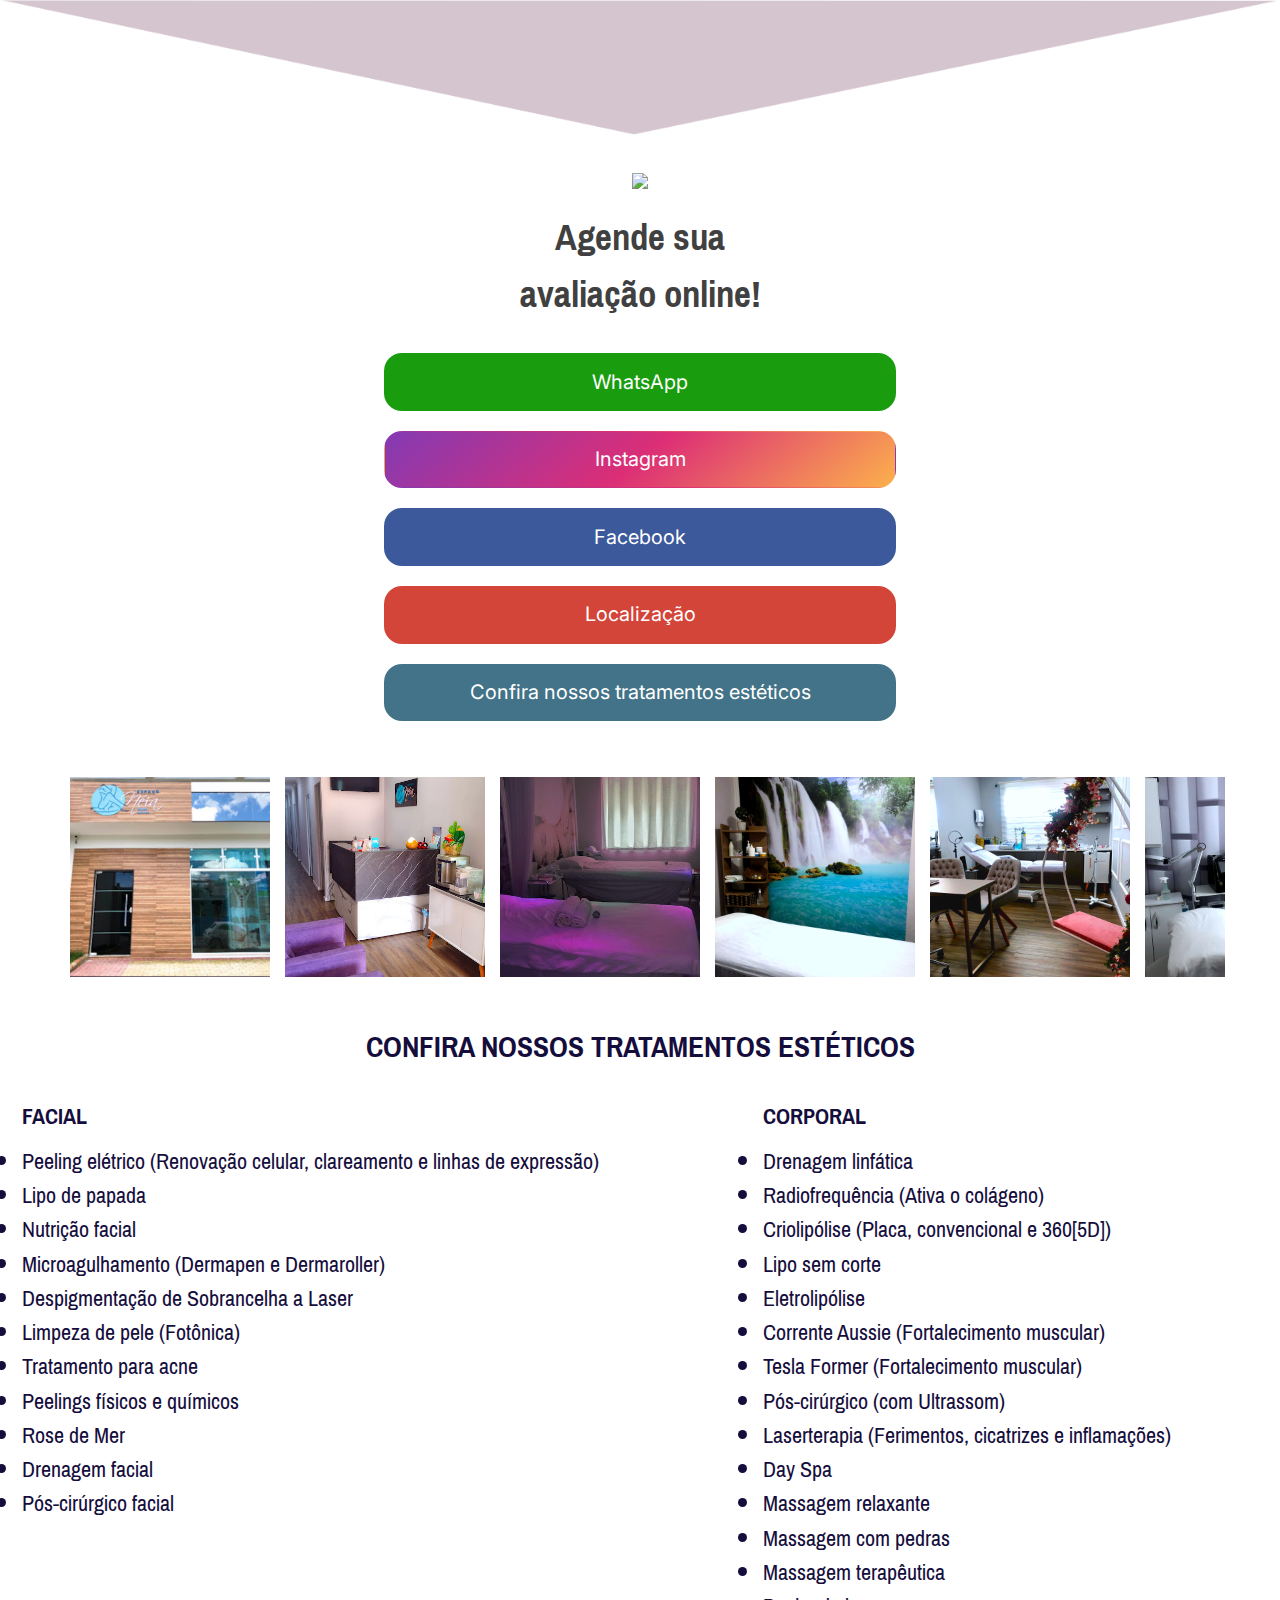
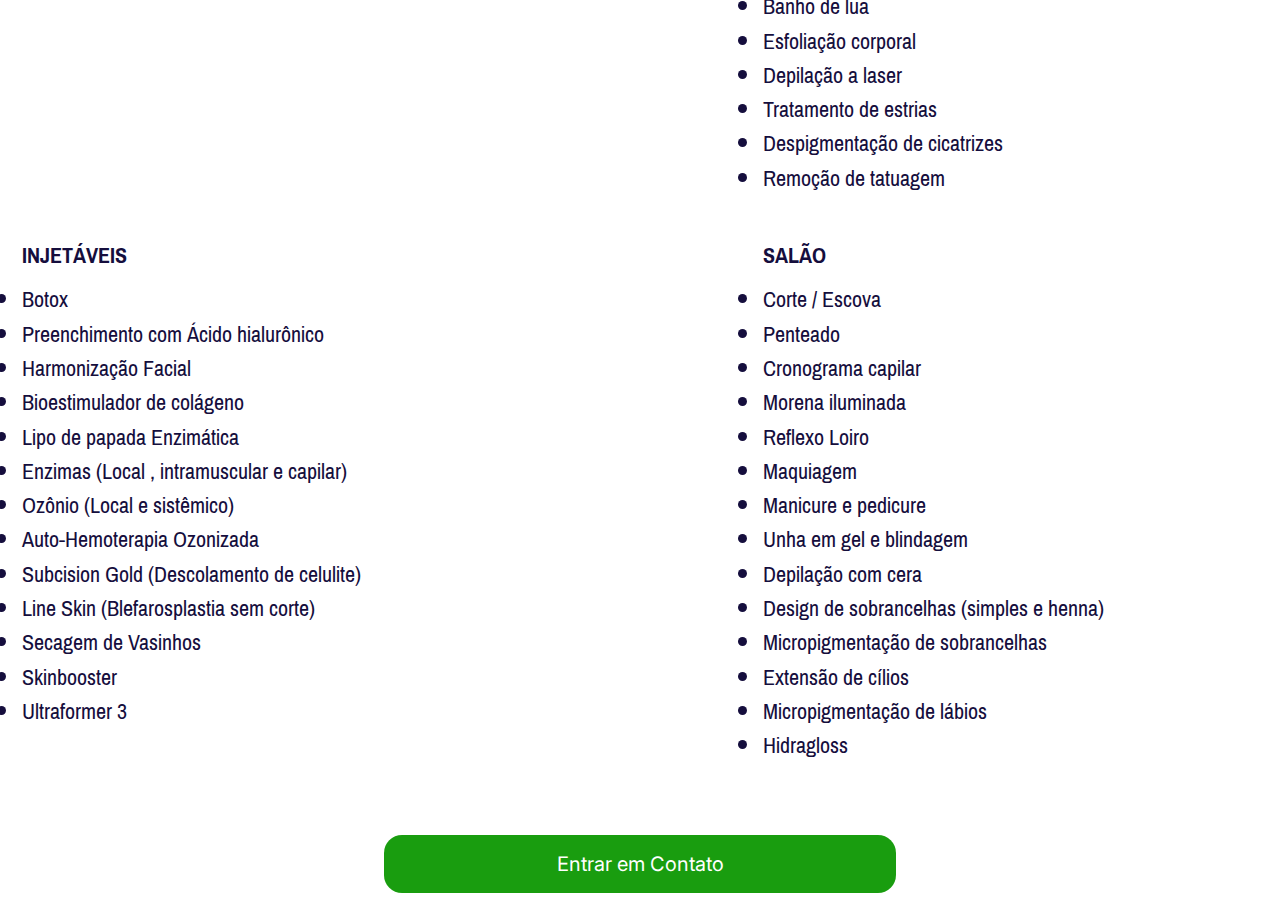
==== commit 13bf702d: "sub" ====
--- a/index.html
+++ b/index.html
@@ -12,60 +12,225 @@
 	<script type="text/javascript" src="js/espaconeia.js"></script>
 
 	<link href="https://maxcdn.bootstrapcdn.com/font-awesome/4.6.3/css/font-awesome.min.css" rel="stylesheet">
-	<link href="https://fonts.googleapis.com/css?family=Roboto:500,700&display=swap" rel="stylesheet"> 
+	<link href="https://fonts.googleapis.com/css?family=Roboto:500,700&display=swap" rel="stylesheet">
+	<link href="https://fonts.googleapis.com/css2?family=Inter:wght@500&display=swap" rel="stylesheet"> 
+	<link href="https://fonts.googleapis.com/css2?family=Inter:wght@500&display=swap" rel="stylesheet">
+	<link href="https://fonts.googleapis.com/css2?family=Inter:wght@500&family=Pragati+Narrow&display=swap" rel="stylesheet">
+	<link rel="preconnect" href="https://fonts.googleapis.com">
+	
+
 	<link rel="preconnect" href="https://fonts.gstatic.com">
 	<link href="https://fonts.googleapis.com/css?family=Aref+Ruqaa:wght@700&display=swap" rel="stylesheet"> 
 	<link rel="preconnect" href="https://fonts.gstatic.com">
 	<link rel="icon" href="img/logo-variants/logomin.png">
 </head>
 <body>
-	<div class="backg">
-		<img id=logotopo src="img/images/topo01.png">
-
-
-
-	<div id="socialredes">
-		<div id="divsocial1">
-		<a href="https://api.whatsapp.com/send?phone=5511996045920" target="_blank"><svg xmlns="http://www.w3.org/2000/svg" fill="#3a5d6c" class="bi bi-whatsapp"  id=iconsocial1 viewBox="0 0 16 16">
-  			<path d="M13.601 2.326A7.854 7.854 0 0 0 7.994 0C3.627 0 .068 3.558.064 7.926c0 1.399.366 2.76 1.057 3.965L0 16l4.204-1.102a7.933 7.933 0 0 0 3.79.965h.004c4.368 0 7.926-3.558 7.93-7.93A7.898 7.898 0 0 0 13.6 2.326zM7.994 14.521a6.573 6.573 0 0 1-3.356-.92l-.24-.144-2.494.654.666-2.433-.156-.251a6.56 6.56 0 0 1-1.007-3.505c0-3.626 2.957-6.584 6.591-6.584a6.56 6.56 0 0 1 4.66 1.931 6.557 6.557 0 0 1 1.928 4.66c-.004 3.639-2.961 6.592-6.592 6.592zm3.615-4.934c-.197-.099-1.17-.578-1.353-.646-.182-.065-.315-.099-.445.099-.133.197-.513.646-.627.775-.114.133-.232.148-.43.05-.197-.1-.836-.308-1.592-.985-.59-.525-.985-1.175-1.103-1.372-.114-.198-.011-.304.088-.403.087-.088.197-.232.296-.346.1-.114.133-.198.198-.33.065-.134.034-.248-.015-.347-.05-.099-.445-1.076-.612-1.47-.16-.389-.323-.335-.445-.34-.114-.007-.247-.007-.38-.007a.729.729 0 0 0-.529.247c-.182.198-.691.677-.691 1.654 0 .977.71 1.916.81 2.049.098.133 1.394 2.132 3.383 2.992.47.205.84.326 1.129.418.475.152.904.129 1.246.08.38-.058 1.171-.48 1.338-.943.164-.464.164-.86.114-.943-.049-.084-.182-.133-.38-.232z"/>
-			</svg></a>
-
-			<a href="https://www.instagram.com/espaconeiaestetica/" target="_blank"><svg xmlns="http://www.w3.org/2000/svg" fill="#3a5d6c" class="bi bi-instagram" id=iconsocial1 viewBox="0 0 16 16">
-  			<path d="M8 0C5.829 0 5.556.01 4.703.048 3.85.088 3.269.222 2.76.42a3.917 3.917 0 0 0-1.417.923A3.927 3.927 0 0 0 .42 2.76C.222 3.268.087 3.85.048 4.7.01 5.555 0 5.827 0 8.001c0 2.172.01 2.444.048 3.297.04.852.174 1.433.372 1.942.205.526.478.972.923 1.417.444.445.89.719 1.416.923.51.198 1.09.333 1.942.372C5.555 15.99 5.827 16 8 16s2.444-.01 3.298-.048c.851-.04 1.434-.174 1.943-.372a3.916 3.916 0 0 0 1.416-.923c.445-.445.718-.891.923-1.417.197-.509.332-1.09.372-1.942C15.99 10.445 16 10.173 16 8s-.01-2.445-.048-3.299c-.04-.851-.175-1.433-.372-1.941a3.926 3.926 0 0 0-.923-1.417A3.911 3.911 0 0 0 13.24.42c-.51-.198-1.092-.333-1.943-.372C10.443.01 10.172 0 7.998 0h.003zm-.717 1.442h.718c2.136 0 2.389.007 3.232.046.78.035 1.204.166 1.486.275.373.145.64.319.92.599.28.28.453.546.598.92.11.281.24.705.275 1.485.039.843.047 1.096.047 3.231s-.008 2.389-.047 3.232c-.035.78-.166 1.203-.275 1.485a2.47 2.47 0 0 1-.599.919c-.28.28-.546.453-.92.598-.28.11-.704.24-1.485.276-.843.038-1.096.047-3.232.047s-2.39-.009-3.233-.047c-.78-.036-1.203-.166-1.485-.276a2.478 2.478 0 0 1-.92-.598 2.48 2.48 0 0 1-.6-.92c-.109-.281-.24-.705-.275-1.485-.038-.843-.046-1.096-.046-3.233 0-2.136.008-2.388.046-3.231.036-.78.166-1.204.276-1.486.145-.373.319-.64.599-.92.28-.28.546-.453.92-.598.282-.11.705-.24 1.485-.276.738-.034 1.024-.044 2.515-.045v.002zm4.988 1.328a.96.96 0 1 0 0 1.92.96.96 0 0 0 0-1.92zm-4.27 1.122a4.109 4.109 0 1 0 0 8.217 4.109 4.109 0 0 0 0-8.217zm0 1.441a2.667 2.667 0 1 1 0 5.334 2.667 2.667 0 0 1 0-5.334z"/>
-  			</svg></a>
-
-  			<a href="https://pt-br.facebook.com/espaconeiaestetica/" target="_blank"><svg xmlns="http://www.w3.org/2000/svg" fill="#3a5d6c" class="bi bi-facebook" id=iconsocial1 viewBox="0 0 16 16">
-  			<path d="M16 8.049c0-4.446-3.582-8.05-8-8.05C3.58 0-.002 3.603-.002 8.05c0 4.017 2.926 7.347 6.75 7.951v-5.625h-2.03V8.05H6.75V6.275c0-2.017 1.195-3.131 3.022-3.131.876 0 1.791.157 1.791.157v1.98h-1.009c-.993 0-1.303.621-1.303 1.258v1.51h2.218l-.354 2.326H9.25V16c3.824-.604 6.75-3.934 6.75-7.951z"/>
-			</svg></a>
-
-			<a href="https://maps.app.goo.gl/6tKvriYaBR3wLKTi6" target="_blank"><svg xmlns="http://www.w3.org/2000/svg" fill="#3a5d6c" class="bi bi-geo-alt-fill" id=iconsocial1 viewBox="0 0 16 16">
-  			<path d="M8 16s6-5.686 6-10A6 6 0 0 0 2 6c0 4.314 6 10 6 10zm0-7a3 3 0 1 1 0-6 3 3 0 0 1 0 6z"/>
-			</svg></a>
-			</div>
-
-			<div id="divsocial2">
-			<div id="social001">
-		<a href="https://api.whatsapp.com/send?phone=5511996045920" target="_blank"><svg xmlns="http://www.w3.org/2000/svg" fill="#3a5d6c" class="bi bi-whatsapp"  id=iconsocial1 viewBox="0 0 16 16">
-  			<path d="M13.601 2.326A7.854 7.854 0 0 0 7.994 0C3.627 0 .068 3.558.064 7.926c0 1.399.366 2.76 1.057 3.965L0 16l4.204-1.102a7.933 7.933 0 0 0 3.79.965h.004c4.368 0 7.926-3.558 7.93-7.93A7.898 7.898 0 0 0 13.6 2.326zM7.994 14.521a6.573 6.573 0 0 1-3.356-.92l-.24-.144-2.494.654.666-2.433-.156-.251a6.56 6.56 0 0 1-1.007-3.505c0-3.626 2.957-6.584 6.591-6.584a6.56 6.56 0 0 1 4.66 1.931 6.557 6.557 0 0 1 1.928 4.66c-.004 3.639-2.961 6.592-6.592 6.592zm3.615-4.934c-.197-.099-1.17-.578-1.353-.646-.182-.065-.315-.099-.445.099-.133.197-.513.646-.627.775-.114.133-.232.148-.43.05-.197-.1-.836-.308-1.592-.985-.59-.525-.985-1.175-1.103-1.372-.114-.198-.011-.304.088-.403.087-.088.197-.232.296-.346.1-.114.133-.198.198-.33.065-.134.034-.248-.015-.347-.05-.099-.445-1.076-.612-1.47-.16-.389-.323-.335-.445-.34-.114-.007-.247-.007-.38-.007a.729.729 0 0 0-.529.247c-.182.198-.691.677-.691 1.654 0 .977.71 1.916.81 2.049.098.133 1.394 2.132 3.383 2.992.47.205.84.326 1.129.418.475.152.904.129 1.246.08.38-.058 1.171-.48 1.338-.943.164-.464.164-.86.114-.943-.049-.084-.182-.133-.38-.232z"/>
-			</svg></a>
-
-			<a href="https://www.instagram.com/espaconeiaestetica/" target="_blank"><svg xmlns="http://www.w3.org/2000/svg" fill="#3a5d6c" class="bi bi-instagram" id=iconsocial1 viewBox="0 0 16 16">
-  			<path d="M8 0C5.829 0 5.556.01 4.703.048 3.85.088 3.269.222 2.76.42a3.917 3.917 0 0 0-1.417.923A3.927 3.927 0 0 0 .42 2.76C.222 3.268.087 3.85.048 4.7.01 5.555 0 5.827 0 8.001c0 2.172.01 2.444.048 3.297.04.852.174 1.433.372 1.942.205.526.478.972.923 1.417.444.445.89.719 1.416.923.51.198 1.09.333 1.942.372C5.555 15.99 5.827 16 8 16s2.444-.01 3.298-.048c.851-.04 1.434-.174 1.943-.372a3.916 3.916 0 0 0 1.416-.923c.445-.445.718-.891.923-1.417.197-.509.332-1.09.372-1.942C15.99 10.445 16 10.173 16 8s-.01-2.445-.048-3.299c-.04-.851-.175-1.433-.372-1.941a3.926 3.926 0 0 0-.923-1.417A3.911 3.911 0 0 0 13.24.42c-.51-.198-1.092-.333-1.943-.372C10.443.01 10.172 0 7.998 0h.003zm-.717 1.442h.718c2.136 0 2.389.007 3.232.046.78.035 1.204.166 1.486.275.373.145.64.319.92.599.28.28.453.546.598.92.11.281.24.705.275 1.485.039.843.047 1.096.047 3.231s-.008 2.389-.047 3.232c-.035.78-.166 1.203-.275 1.485a2.47 2.47 0 0 1-.599.919c-.28.28-.546.453-.92.598-.28.11-.704.24-1.485.276-.843.038-1.096.047-3.232.047s-2.39-.009-3.233-.047c-.78-.036-1.203-.166-1.485-.276a2.478 2.478 0 0 1-.92-.598 2.48 2.48 0 0 1-.6-.92c-.109-.281-.24-.705-.275-1.485-.038-.843-.046-1.096-.046-3.233 0-2.136.008-2.388.046-3.231.036-.78.166-1.204.276-1.486.145-.373.319-.64.599-.92.28-.28.546-.453.92-.598.282-.11.705-.24 1.485-.276.738-.034 1.024-.044 2.515-.045v.002zm4.988 1.328a.96.96 0 1 0 0 1.92.96.96 0 0 0 0-1.92zm-4.27 1.122a4.109 4.109 0 1 0 0 8.217 4.109 4.109 0 0 0 0-8.217zm0 1.441a2.667 2.667 0 1 1 0 5.334 2.667 2.667 0 0 1 0-5.334z"/>
-  			</svg></a>
-  			</div>
-
-  			<div id="social002">
-  			<a href="https://pt-br.facebook.com/espaconeiaestetica/" target="_blank"><svg xmlns="http://www.w3.org/2000/svg" fill="#3a5d6c" class="bi bi-facebook" id=iconsocial1 viewBox="0 0 16 16">
-  			<path d="M16 8.049c0-4.446-3.582-8.05-8-8.05C3.58 0-.002 3.603-.002 8.05c0 4.017 2.926 7.347 6.75 7.951v-5.625h-2.03V8.05H6.75V6.275c0-2.017 1.195-3.131 3.022-3.131.876 0 1.791.157 1.791.157v1.98h-1.009c-.993 0-1.303.621-1.303 1.258v1.51h2.218l-.354 2.326H9.25V16c3.824-.604 6.75-3.934 6.75-7.951z"/>
-			</svg></a>
-
-			<a href="https://maps.app.goo.gl/6tKvriYaBR3wLKTi6" target="_blank"><svg xmlns="http://www.w3.org/2000/svg" fill="#3a5d6c" class="bi bi-geo-alt-fill" id=iconsocial1 viewBox="0 0 16 16">
-  			<path d="M8 16s6-5.686 6-10A6 6 0 0 0 2 6c0 4.314 6 10 6 10zm0-7a3 3 0 1 1 0-6 3 3 0 0 1 0 6z"/>
-			</svg></a>
-			</div>
-			</div>
+	<div id="redes">
+		<img id="topoimg" src="img/images/topo.png"></br></br>
+		<img id="logoimg" src="img/images/logo.png"></br></br>
+
+		<p id="pavaliacao">Agende sua </br>
+		avaliação online! </p></br>
+
+<div id="botoes">
+<a href="https://api.whatsapp.com/send?phone=5511996045920" target="_blank"><button class="btn" id="btnwhats">WhatsApp</button></a></br></br>
+<a href="https://www.instagram.com/espaconeiaestetica/" target="_blank"><button class="btn" id="btninsta">Instagram</button></a></br></br>
+<a href="https://pt-br.facebook.com/espaconeiaestetica/" target="_blank"><button class="btn" id="btnface">Facebook</button></a></br></br>
+<a href="https://www.google.com/maps/dir/-23.6153854,-46.912541/Espa%C3%A7o+N%C3%A9ia+Beleza+e+Est%C3%A9tica,+Av.+Catarina+Etelvina+Pedroso,+12+-+Vila+Sao+Francisco+de+Assis,+Cotia+-+SP,+06717-125" target="_blank"><button class="btn" id="btnlocal">Localização</button></a></br></br>
+<a href="#tabelaproc"><button class="btn" id="btnconf1">Confira nossos tratamentos estéticos</button></a>
+<a href="#tratamentosmob"><button class="btn" id="btnconf2">Confira nossos tratamentos estéticos</button></a>
+	</div></div>
+
+<div id="roll">
+<div class="container">
+  <img id="img" src="img/espaco/01.jpg" />
+  <img id="img" src="img/espaco/02.jpg" />
+  <img id="img" src="img/espaco/03.jpg" />
+  <img id="img" src="img/espaco/04.jpg" />
+  <img id="img" src="img/espaco/05.jpg" />
+  <img id="img" src="img/espaco/06.jpg" />
+  <img id="img" src="img/espaco/07.jpg" />
+  <img id="img" src="img/espaco/08.jpg" />
 </div>
-
+</div>
+
+
+
+
+
+	<div id="tratamentosweb">
+	
+			<table id="tabelaproc">
+				<caption id="paragh">CONFIRA NOSSOS TRATAMENTOS ESTÉTICOS</caption>
+			<tr>
+			<th id="facial">
+			<p><strong>FACIAL</strong></p>
+			<li>Peeling elétrico (Renovação celular, clareamento e linhas de expressão)</li>
+			<li>Lipo de papada</li>
+			<li>Nutrição facial</li>
+			<li>Microagulhamento (Dermapen e Dermaroller)</li>
+			<li>Despigmentação de Sobrancelha a Laser</li>
+			<li>Limpeza de pele (Fotônica)</li>
+			<li>Tratamento para acne</li>
+			<li>Peelings físicos e químicos</li>
+			<li>Rose de Mer</li>
+			<li>Drenagem facial</li>
+			<li>Pós-cirúrgico facial</li>
+			</th>
+	
+
+			<th id="corporal">
+			<p><strong>CORPORAL</strong></p>
+			<li>Drenagem linfática</li>
+			<li>Radiofrequência (Ativa o colágeno)</li>
+			<li>Criolipólise (Placa, convencional e 360[5D])</li>
+			<li>Lipo sem corte</li>
+			<li>Eletrolipólise</li>
+			<li>Corrente Aussie (Fortalecimento muscular)</li>
+			<li>Tesla Former (Fortalecimento muscular)</li>
+			<li>Pós-cirúrgico (com Ultrassom)</li>
+			<li>Laserterapia (Ferimentos, cicatrizes e inflamações)</li>
+			<li>Day Spa</li>
+			<li>Massagem relaxante</li>
+			<li>Massagem com pedras</li>
+			<li>Massagem terapêutica</li>
+			<li>Banho de lua</li>
+			<li>Esfoliação corporal</li>
+			<li>Depilação a laser</li>
+			<li>Tratamento de estrias</li>
+			<li>Despigmentação de cicatrizes</li>
+			<li>Remoção de tatuagem</li>
+			</th>
+			</tr>
+		
+
+			<tr>
+			<th id="injetaveis">
+			<p ><strong>INJETÁVEIS</strong></p>
+			<li>Botox</li>
+			<li>Preenchimento com Ácido hialurônico</li>
+			<li>Harmonização Facial</li>
+			<li>Bioestimulador de colágeno</li>
+			<li>Lipo de papada Enzimática</li>
+			<li>Enzimas (Local , intramuscular e capilar)</li>
+			<li>Ozônio (Local e sistêmico)</li>
+			<li>Auto-Hemoterapia Ozonizada</li>
+			<li>Subcision Gold (Descolamento de celulite)</li>
+			<li>Line Skin (Blefarosplastia sem corte)</li>
+			<li>Secagem de Vasinhos</li>
+			<li>Skinbooster</li>
+			<li>Ultraformer 3</li>
+			</th>
+
+
+			<th id="salao">
+			<p ><strong>SALÃO</strong></p>
+			<li>Corte / Escova</li>
+			<li>Penteado</li>
+			<li>Cronograma capilar</li>
+			<li>Morena iluminada</li>
+			<li>Reflexo Loiro</li>
+			<li>Maquiagem</li>
+			<li>Manicure e pedicure</li>
+			<li>Unha em gel e blindagem</li>
+			<li>Depilação com cera</li>
+			<li>Design de sobrancelhas (simples e henna)</li>
+			<li>Micropigmentação de sobrancelhas</li>
+			<li>Extensão de cílios</li>
+			<li>Micropigmentação de lábios</li>
+			<li>Hidragloss</li>	
+			</th>
+			
+
+			</tr>
+		
+
+		</table>
 	</div>
 
+		<div id="tratamentosmob">
+	
+			<p id="paragh">CONFIRA NOSSOS TRATAMENTOS ESTÉTICOS</p>
+
+			<div id="proc" style="background-image: url(../img/images/Logo2.png);background-size: 70%;background-repeat: no-repeat, no-repeat;	background-position: center;">
+			<p><strong>FACIAL</strong></p>
+			<li>Peeling elétrico (Renovação celular, clareamento e linhas de expressão)</li>
+			<li>Lipo de papada</li>
+			<li>Nutrição facial</li>
+			<li>Microagulhamento (Dermapen e Dermaroller)</li>
+			<li>Despigmentação de Sobrancelha a Laser</li>
+			<li>Limpeza de pele (Fotônica)</li>
+			<li>Tratamento para acne</li>
+			<li>Peelings físicos e químicos</li>
+			<li>Rose de Mer</li>
+			<li>Drenagem facial</li>
+			<li>Pós-cirúrgico facial</li>
+			</div>
+
+			<div id="proc">
+			<p><strong>CORPORAL</strong></p>
+			<li>Drenagem linfática</li>
+			<li>Radiofrequência (Ativa o colágeno)</li>
+			<li>Criolipólise (Placa, convencional e 360[5D])</li>
+			<li>Lipo sem corte</li>
+			<li>Eletrolipólise</li>
+			<li>Corrente Aussie (Fortalecimento muscular)</li>
+			<li>Tesla Former (Fortalecimento muscular)</li>
+			<li>Pós-cirúrgico (com Ultrassom)</li>
+			<li>Laserterapia (Ferimentos, cicatrizes e inflamações)</li>
+			<li>Day Spa</li>
+			<li>Massagem relaxante</li>
+			<li>Massagem com pedras</li>
+			<li>Massagem terapêutica</li>
+			<li>Banho de lua</li>
+			<li>Esfoliação corporal</li>
+			<li>Depilação a laser</li>
+			<li>Tratamento de estrias</li>
+			<li>Despigmentação de cicatrizes</li>
+			<li>Remoção de tatuagem</li>
+			</div>
+
+			<div id="proc">			
+			<p><strong>INJETÁVEIS</strong></p>
+			<li>Botox</li>
+			<li>Preenchimento com Ácido hialurônico</li>
+			<li>Harmonização Facial</li>
+			<li>Bioestimulador de colágeno</li>
+			<li>Lipo de papada Enzimática</li>
+			<li>Enzimas (Local , intramuscular e capilar)</li>
+			<li>Ozônio (Local e sistêmico)</li>
+			<li>Auto-Hemoterapia Ozonizada</li>
+			<li>Subcision Gold (Descolamento de celulite)</li>
+			<li>Line Skin (Blefarosplastia sem corte)</li>
+			<li>Secagem de Vasinhos</li>
+			<li>Skinbooster</li>
+			<li>Ultraformer 3</li>
+			</div>
+
+			<div id="proc">
+			<p><strong>SALÃO</strong></p>
+			<li>Corte / Escova</li>
+			<li>Penteado</li>
+			<li>Cronograma capilar</li>
+			<li>Morena iluminada</li>
+			<li>Reflexo Loiro</li>
+			<li>Maquiagem</li>
+			<li>Manicure e pedicure</li>
+			<li>Unha em gel e blindagem</li>
+			<li>Depilação com cera</li>
+			<li>Design de sobrancelhas (simples e henna)</li>
+			<li>Micropigmentação de sobrancelhas</li>
+			<li>Extensão de cílios</li>
+			<li>Micropigmentação de lábios</li>
+			<li>Hidragloss</li>				
+			</div>
+
+
+
+	</div>
+
+<div id="actbtn">
+<a href="https://api.whatsapp.com/send?phone=5511996045920" target="_blank"><button class="btn" id="btnwhats">Entrar em Contato</button></a>
+</div>
+
 </body>--- a/css/espaconeia.css
+++ b/css/espaconeia.css
@@ -1,26 +1,80 @@
 *{margin:0; padding:0; border:none; outline:none; font-weight: 300; box-sizing: border-box;}
-body{background-color: #ffffff;}
+body{}
 
-.backg{height: 100vh;}
-#logotopo{width: 100%; }
-#iconsocial1{margin-right:16px; color:#e5e5e5;}
 
 @media(min-width:800px){
-#description1{background-color: #95e0fe; font-size: 32px; text-align: center;}
-#description2{display: none;}
-#iconsocial1{width:20vh;}
-#divsocial1{width: 100%; display: flex;  justify-content: space-around; padding: 40px;}
-#divsocial2{display: none;}
+	body{}
+	nav a {color: #FFFFFF;}
+	#redes{width:100%; display: block;text-align: center}
+	#tratamentosweb{width:100%; padding-top: 40px; font-family:Pragati Narrow; color: }
+	#tratamentosmob{display: none}
+
+	#topoimg{width:100%; height: 15vh;}
+	#logoimg{width:25%; padding-top: 2vh;}
+	#pavaliacao{font-size:40px; font-family: Pragati Narrow; color: #404040;font-weight: bold;}
+	#tabelaproc{width:100%;}
+	td, th {padding: .9em; vertical-align: top;}
+	caption {text-align: center;}
+
+	#btnwhats{background-color: #199d0f; }
+	#btninsta{background: linear-gradient(140deg, rgba(131,58,180,1) 0%, rgba(220,46,118,1) 50%, rgba(252,176,76,1) 100%);}
+	#btnface{background-color: #3c5a9b;}
+	#btnlocal{background-color: #d34539;}
+	#btnconf1{background-color: #437388;}
+	#btnconf2{display: none;}
+
+	.btn{width: 40%; padding-top: 1.5vh; padding-bottom: 1.5vh; font-family:Inter; font-size: 20px; color: #FFFFFF; border-radius: 2vh;}
+	.btn:hover{font-weight: bold; color: #FFFFFF;}
+	.btn:visited{ color: #FFFFFF;}
+
+	#paragh{font-size: 32px; font-weight: bold;}
+	#facial{font-size: 24px;}
+	#corporal{font-size: 24px;}
+	#salao{font-size: 24px;}
+	#injetaveis{font-size: 24px;}
+	#tabelaproc{ color:#150E3D; font-family: Pragati Narrow}
+	#paragh{color:#150E3D;}
 }
 
+	.container {display: flex; overflow-x: auto; }
+	.container img { margin-right: 15px;}
+	#roll{width: 100%; display: flex; align-items: center; padding-top: 56px;}
+	#img{width: 200px;}
+
+	#actbtn{width: 100%; text-align: center; display: block; padding-top: 50px; padding-bottom: 25px;}
+
+
 @media(max-width:800px){
-#description1{display: none;}
-#description2{background-color: #95e0fe; font-size: 16px; text-align: center;}
-#iconsocial1{width:10vh;}
-#divsocial1{display: none;}
-#divsocial2{width: 100%; display: flex; flex-direction: column; }
-#social001{width: 100%;  display: flex; justify-content: space-around; padding-top: 30px; padding-left: 24px; padding-right: 24px;}
-#social002{width: 100%;display: flex; justify-content: space-around; padding-top: 24px; padding-left: 24px; padding-right: 24px;}
+	nav a {color: #FFFFFF;}
+	#redes{width:100%; display: block;text-align: center}
+	#tratamentosweb{display: none}
+	#tratamentosmob{width:100%; display: block; padding:0.9em; font-family:Pragati Narrow; padding-top: 40px; color:#150E3D;}
 
+	#paragh{text-align: center; font-weight: bold;}
+	#topoimg{width:100%;}
+	#logoimg{width:60%; padding-top: 2vh;}
+	#pavaliacao{font-size:32px; font-family: Pragati Narrow; color: #404040; font-weight: bold;}
+	#proc{width: 100%; padding-top: 24px;}
+
+	#btnwhats{background-color: #199d0f; }
+	#btninsta{background: linear-gradient(140deg, rgba(131,58,180,1) 0%, rgba(220,46,118,1) 50%, rgba(252,176,76,1) 100%);}
+	#btnface{background-color: #3c5a9b;}
+	#btnlocal{background-color: #d34539;}
+	#btnconf2{background-color: #437388;}
+	#btnconf1{display: none;}
+
+	.btn{width: 80%; padding-top: 1vh; padding-bottom: 1vh; font-family:Inter; font-size: 16px; color: #FFFFFF; border-radius: 2vh;}
+	.btn:hover{font-weight: bold; color: #FFFFFF;}
+	.btn:visited{ color: #FFFFFF;}
+
+	#paragh{font-size: 20px;}
+	#proc{font-size: 18px; padding-left: 0.5em;}
+
+	.container {display: flex; overflow-x: auto; }
+	.container img { margin-right: 5px;}
+	#roll{width: 100%; display: flex; align-items: center; padding-top: 40px;}
+	#img{width: 150px;}
+
+	#actbtn{width: 100%; text-align: center; display: block; padding-top: 36px; padding-bottom: 16px;}
 }
 
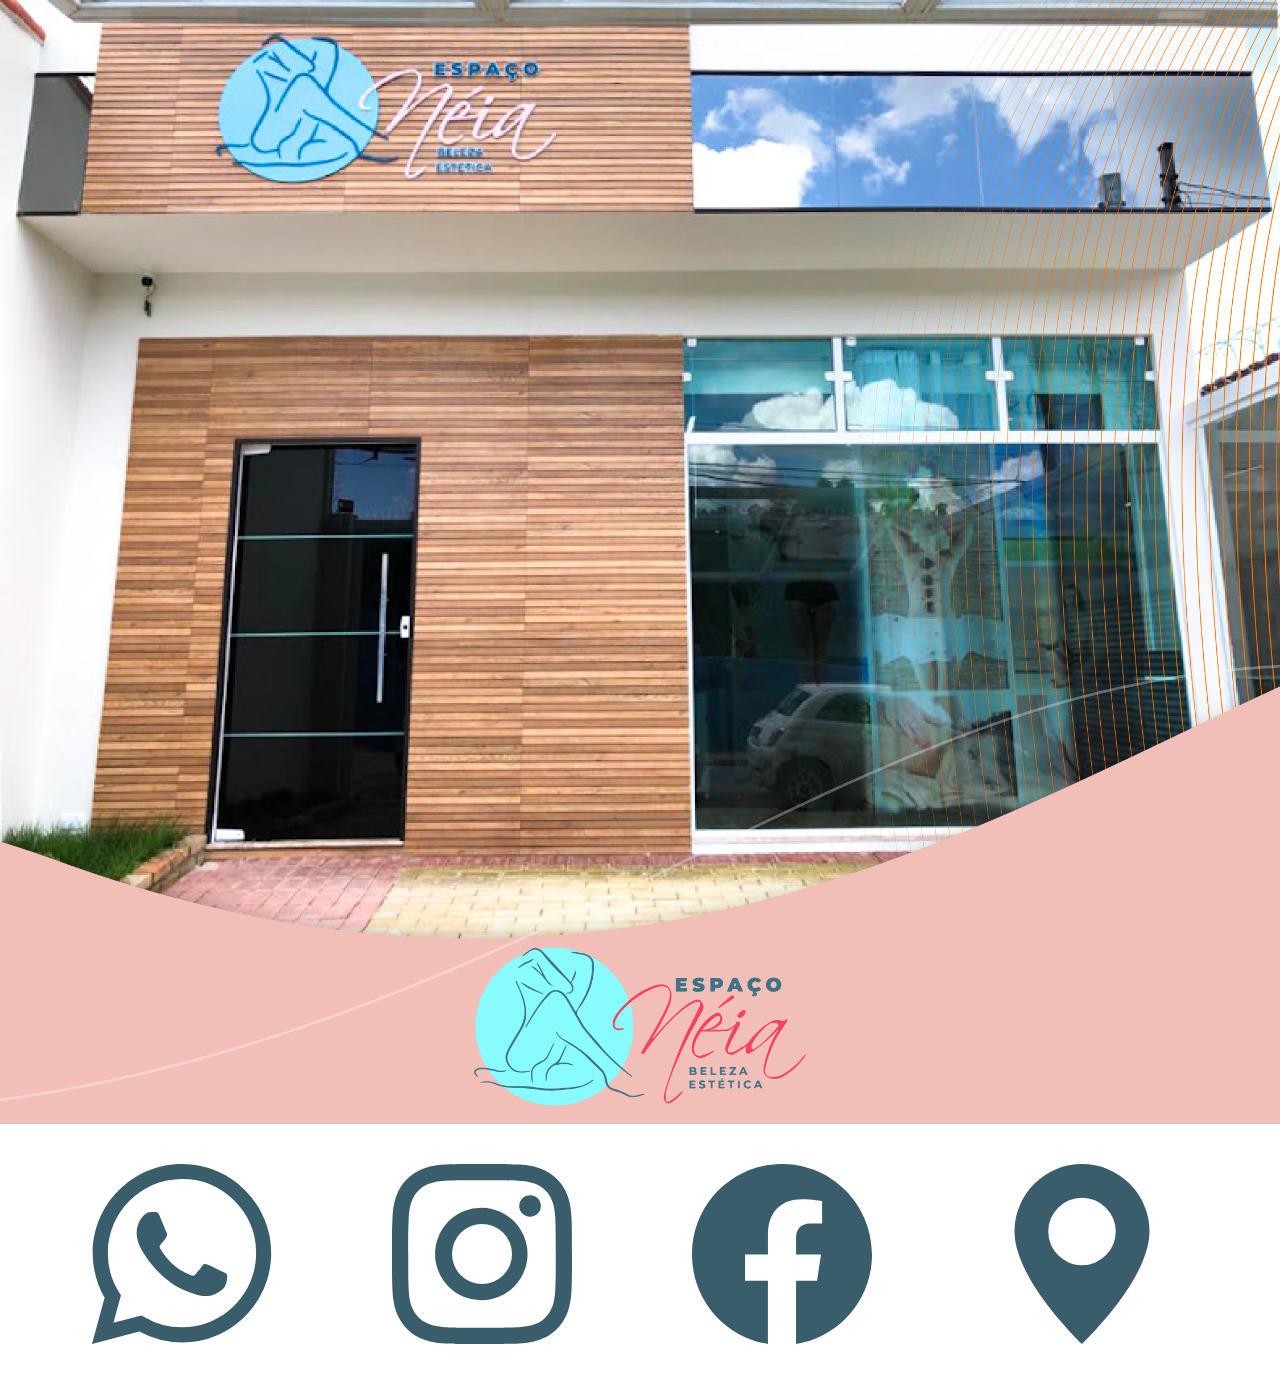
==== commit e52f6bfd: "Update index.html" ====
--- a/index.html
+++ b/index.html
@@ -12,225 +12,60 @@
 	<script type="text/javascript" src="js/espaconeia.js"></script>
 
 	<link href="https://maxcdn.bootstrapcdn.com/font-awesome/4.6.3/css/font-awesome.min.css" rel="stylesheet">
-	<link href="https://fonts.googleapis.com/css?family=Roboto:500,700&display=swap" rel="stylesheet">
-	<link href="https://fonts.googleapis.com/css2?family=Inter:wght@500&display=swap" rel="stylesheet"> 
-	<link href="https://fonts.googleapis.com/css2?family=Inter:wght@500&display=swap" rel="stylesheet">
-	<link href="https://fonts.googleapis.com/css2?family=Inter:wght@500&family=Pragati+Narrow&display=swap" rel="stylesheet">
-	<link rel="preconnect" href="https://fonts.googleapis.com">
-	
-
+	<link href="https://fonts.googleapis.com/css?family=Roboto:500,700&display=swap" rel="stylesheet"> 
 	<link rel="preconnect" href="https://fonts.gstatic.com">
 	<link href="https://fonts.googleapis.com/css?family=Aref+Ruqaa:wght@700&display=swap" rel="stylesheet"> 
 	<link rel="preconnect" href="https://fonts.gstatic.com">
 	<link rel="icon" href="img/logo-variants/logomin.png">
 </head>
 <body>
-	<div id="redes">
-		<img id="topoimg" src="img/images/topo.png"></br></br>
-		<img id="logoimg" src="img/images/logo.png"></br></br>
-
-		<p id="pavaliacao">Agende sua </br>
-		avaliação online! </p></br>
-
-<div id="botoes">
-<a href="https://api.whatsapp.com/send?phone=5511996045920" target="_blank"><button class="btn" id="btnwhats">WhatsApp</button></a></br></br>
-<a href="https://www.instagram.com/espaconeiaestetica/" target="_blank"><button class="btn" id="btninsta">Instagram</button></a></br></br>
-<a href="https://pt-br.facebook.com/espaconeiaestetica/" target="_blank"><button class="btn" id="btnface">Facebook</button></a></br></br>
-<a href="https://www.google.com/maps/dir/-23.6153854,-46.912541/Espa%C3%A7o+N%C3%A9ia+Beleza+e+Est%C3%A9tica,+Av.+Catarina+Etelvina+Pedroso,+12+-+Vila+Sao+Francisco+de+Assis,+Cotia+-+SP,+06717-125" target="_blank"><button class="btn" id="btnlocal">Localização</button></a></br></br>
-<a href="#tabelaproc"><button class="btn" id="btnconf1">Confira nossos tratamentos estéticos</button></a>
-<a href="#tratamentosmob"><button class="btn" id="btnconf2">Confira nossos tratamentos estéticos</button></a>
-	</div></div>
-
-<div id="roll">
-<div class="container">
-  <img id="img" src="img/espaco/01.jpg" />
-  <img id="img" src="img/espaco/02.jpg" />
-  <img id="img" src="img/espaco/03.jpg" />
-  <img id="img" src="img/espaco/04.jpg" />
-  <img id="img" src="img/espaco/05.jpg" />
-  <img id="img" src="img/espaco/06.jpg" />
-  <img id="img" src="img/espaco/07.jpg" />
-  <img id="img" src="img/espaco/08.jpg" />
-</div>
-</div>
+	<div class="backg">
+		<img id=logotopo src="img/images/topo01.png">
 
 
 
+	<div id="socialredes">
+		<div id="divsocial1">
+		<a href="https://api.whatsapp.com/send?phone=5511996045920" target="_blank"><svg xmlns="http://www.w3.org/2000/svg" fill="#3a5d6c" class="bi bi-whatsapp"  id=iconsocial1 viewBox="0 0 16 16">
+  			<path d="M13.601 2.326A7.854 7.854 0 0 0 7.994 0C3.627 0 .068 3.558.064 7.926c0 1.399.366 2.76 1.057 3.965L0 16l4.204-1.102a7.933 7.933 0 0 0 3.79.965h.004c4.368 0 7.926-3.558 7.93-7.93A7.898 7.898 0 0 0 13.6 2.326zM7.994 14.521a6.573 6.573 0 0 1-3.356-.92l-.24-.144-2.494.654.666-2.433-.156-.251a6.56 6.56 0 0 1-1.007-3.505c0-3.626 2.957-6.584 6.591-6.584a6.56 6.56 0 0 1 4.66 1.931 6.557 6.557 0 0 1 1.928 4.66c-.004 3.639-2.961 6.592-6.592 6.592zm3.615-4.934c-.197-.099-1.17-.578-1.353-.646-.182-.065-.315-.099-.445.099-.133.197-.513.646-.627.775-.114.133-.232.148-.43.05-.197-.1-.836-.308-1.592-.985-.59-.525-.985-1.175-1.103-1.372-.114-.198-.011-.304.088-.403.087-.088.197-.232.296-.346.1-.114.133-.198.198-.33.065-.134.034-.248-.015-.347-.05-.099-.445-1.076-.612-1.47-.16-.389-.323-.335-.445-.34-.114-.007-.247-.007-.38-.007a.729.729 0 0 0-.529.247c-.182.198-.691.677-.691 1.654 0 .977.71 1.916.81 2.049.098.133 1.394 2.132 3.383 2.992.47.205.84.326 1.129.418.475.152.904.129 1.246.08.38-.058 1.171-.48 1.338-.943.164-.464.164-.86.114-.943-.049-.084-.182-.133-.38-.232z"/>
+			</svg></a>
 
+			<a href="https://www.instagram.com/espaconeiaestetica/" target="_blank"><svg xmlns="http://www.w3.org/2000/svg" fill="#3a5d6c" class="bi bi-instagram" id=iconsocial1 viewBox="0 0 16 16">
+  			<path d="M8 0C5.829 0 5.556.01 4.703.048 3.85.088 3.269.222 2.76.42a3.917 3.917 0 0 0-1.417.923A3.927 3.927 0 0 0 .42 2.76C.222 3.268.087 3.85.048 4.7.01 5.555 0 5.827 0 8.001c0 2.172.01 2.444.048 3.297.04.852.174 1.433.372 1.942.205.526.478.972.923 1.417.444.445.89.719 1.416.923.51.198 1.09.333 1.942.372C5.555 15.99 5.827 16 8 16s2.444-.01 3.298-.048c.851-.04 1.434-.174 1.943-.372a3.916 3.916 0 0 0 1.416-.923c.445-.445.718-.891.923-1.417.197-.509.332-1.09.372-1.942C15.99 10.445 16 10.173 16 8s-.01-2.445-.048-3.299c-.04-.851-.175-1.433-.372-1.941a3.926 3.926 0 0 0-.923-1.417A3.911 3.911 0 0 0 13.24.42c-.51-.198-1.092-.333-1.943-.372C10.443.01 10.172 0 7.998 0h.003zm-.717 1.442h.718c2.136 0 2.389.007 3.232.046.78.035 1.204.166 1.486.275.373.145.64.319.92.599.28.28.453.546.598.92.11.281.24.705.275 1.485.039.843.047 1.096.047 3.231s-.008 2.389-.047 3.232c-.035.78-.166 1.203-.275 1.485a2.47 2.47 0 0 1-.599.919c-.28.28-.546.453-.92.598-.28.11-.704.24-1.485.276-.843.038-1.096.047-3.232.047s-2.39-.009-3.233-.047c-.78-.036-1.203-.166-1.485-.276a2.478 2.478 0 0 1-.92-.598 2.48 2.48 0 0 1-.6-.92c-.109-.281-.24-.705-.275-1.485-.038-.843-.046-1.096-.046-3.233 0-2.136.008-2.388.046-3.231.036-.78.166-1.204.276-1.486.145-.373.319-.64.599-.92.28-.28.546-.453.92-.598.282-.11.705-.24 1.485-.276.738-.034 1.024-.044 2.515-.045v.002zm4.988 1.328a.96.96 0 1 0 0 1.92.96.96 0 0 0 0-1.92zm-4.27 1.122a4.109 4.109 0 1 0 0 8.217 4.109 4.109 0 0 0 0-8.217zm0 1.441a2.667 2.667 0 1 1 0 5.334 2.667 2.667 0 0 1 0-5.334z"/>
+  			</svg></a>
 
-	<div id="tratamentosweb">
-	
-			<table id="tabelaproc">
-				<caption id="paragh">CONFIRA NOSSOS TRATAMENTOS ESTÉTICOS</caption>
-			<tr>
-			<th id="facial">
-			<p><strong>FACIAL</strong></p>
-			<li>Peeling elétrico (Renovação celular, clareamento e linhas de expressão)</li>
-			<li>Lipo de papada</li>
-			<li>Nutrição facial</li>
-			<li>Microagulhamento (Dermapen e Dermaroller)</li>
-			<li>Despigmentação de Sobrancelha a Laser</li>
-			<li>Limpeza de pele (Fotônica)</li>
-			<li>Tratamento para acne</li>
-			<li>Peelings físicos e químicos</li>
-			<li>Rose de Mer</li>
-			<li>Drenagem facial</li>
-			<li>Pós-cirúrgico facial</li>
-			</th>
-	
+  			<a href="https://pt-br.facebook.com/espaconeiaestetica/" target="_blank"><svg xmlns="http://www.w3.org/2000/svg" fill="#3a5d6c" class="bi bi-facebook" id=iconsocial1 viewBox="0 0 16 16">
+  			<path d="M16 8.049c0-4.446-3.582-8.05-8-8.05C3.58 0-.002 3.603-.002 8.05c0 4.017 2.926 7.347 6.75 7.951v-5.625h-2.03V8.05H6.75V6.275c0-2.017 1.195-3.131 3.022-3.131.876 0 1.791.157 1.791.157v1.98h-1.009c-.993 0-1.303.621-1.303 1.258v1.51h2.218l-.354 2.326H9.25V16c3.824-.604 6.75-3.934 6.75-7.951z"/>
+			</svg></a>
 
-			<th id="corporal">
-			<p><strong>CORPORAL</strong></p>
-			<li>Drenagem linfática</li>
-			<li>Radiofrequência (Ativa o colágeno)</li>
-			<li>Criolipólise (Placa, convencional e 360[5D])</li>
-			<li>Lipo sem corte</li>
-			<li>Eletrolipólise</li>
-			<li>Corrente Aussie (Fortalecimento muscular)</li>
-			<li>Tesla Former (Fortalecimento muscular)</li>
-			<li>Pós-cirúrgico (com Ultrassom)</li>
-			<li>Laserterapia (Ferimentos, cicatrizes e inflamações)</li>
-			<li>Day Spa</li>
-			<li>Massagem relaxante</li>
-			<li>Massagem com pedras</li>
-			<li>Massagem terapêutica</li>
-			<li>Banho de lua</li>
-			<li>Esfoliação corporal</li>
-			<li>Depilação a laser</li>
-			<li>Tratamento de estrias</li>
-			<li>Despigmentação de cicatrizes</li>
-			<li>Remoção de tatuagem</li>
-			</th>
-			</tr>
-		
-
-			<tr>
-			<th id="injetaveis">
-			<p ><strong>INJETÁVEIS</strong></p>
-			<li>Botox</li>
-			<li>Preenchimento com Ácido hialurônico</li>
-			<li>Harmonização Facial</li>
-			<li>Bioestimulador de colágeno</li>
-			<li>Lipo de papada Enzimática</li>
-			<li>Enzimas (Local , intramuscular e capilar)</li>
-			<li>Ozônio (Local e sistêmico)</li>
-			<li>Auto-Hemoterapia Ozonizada</li>
-			<li>Subcision Gold (Descolamento de celulite)</li>
-			<li>Line Skin (Blefarosplastia sem corte)</li>
-			<li>Secagem de Vasinhos</li>
-			<li>Skinbooster</li>
-			<li>Ultraformer 3</li>
-			</th>
-
-
-			<th id="salao">
-			<p ><strong>SALÃO</strong></p>
-			<li>Corte / Escova</li>
-			<li>Penteado</li>
-			<li>Cronograma capilar</li>
-			<li>Morena iluminada</li>
-			<li>Reflexo Loiro</li>
-			<li>Maquiagem</li>
-			<li>Manicure e pedicure</li>
-			<li>Unha em gel e blindagem</li>
-			<li>Depilação com cera</li>
-			<li>Design de sobrancelhas (simples e henna)</li>
-			<li>Micropigmentação de sobrancelhas</li>
-			<li>Extensão de cílios</li>
-			<li>Micropigmentação de lábios</li>
-			<li>Hidragloss</li>	
-			</th>
-			
-
-			</tr>
-		
-
-		</table>
-	</div>
-
-		<div id="tratamentosmob">
-	
-			<p id="paragh">CONFIRA NOSSOS TRATAMENTOS ESTÉTICOS</p>
-
-			<div id="proc" style="background-image: url(../img/images/Logo2.png);background-size: 70%;background-repeat: no-repeat, no-repeat;	background-position: center;">
-			<p><strong>FACIAL</strong></p>
-			<li>Peeling elétrico (Renovação celular, clareamento e linhas de expressão)</li>
-			<li>Lipo de papada</li>
-			<li>Nutrição facial</li>
-			<li>Microagulhamento (Dermapen e Dermaroller)</li>
-			<li>Despigmentação de Sobrancelha a Laser</li>
-			<li>Limpeza de pele (Fotônica)</li>
-			<li>Tratamento para acne</li>
-			<li>Peelings físicos e químicos</li>
-			<li>Rose de Mer</li>
-			<li>Drenagem facial</li>
-			<li>Pós-cirúrgico facial</li>
+			<a href="https://maps.app.goo.gl/6tKvriYaBR3wLKTi6" target="_blank"><svg xmlns="http://www.w3.org/2000/svg" fill="#3a5d6c" class="bi bi-geo-alt-fill" id=iconsocial1 viewBox="0 0 16 16">
+  			<path d="M8 16s6-5.686 6-10A6 6 0 0 0 2 6c0 4.314 6 10 6 10zm0-7a3 3 0 1 1 0-6 3 3 0 0 1 0 6z"/>
+			</svg></a>
 			</div>
 
-			<div id="proc">
-			<p><strong>CORPORAL</strong></p>
-			<li>Drenagem linfática</li>
-			<li>Radiofrequência (Ativa o colágeno)</li>
-			<li>Criolipólise (Placa, convencional e 360[5D])</li>
-			<li>Lipo sem corte</li>
-			<li>Eletrolipólise</li>
-			<li>Corrente Aussie (Fortalecimento muscular)</li>
-			<li>Tesla Former (Fortalecimento muscular)</li>
-			<li>Pós-cirúrgico (com Ultrassom)</li>
-			<li>Laserterapia (Ferimentos, cicatrizes e inflamações)</li>
-			<li>Day Spa</li>
-			<li>Massagem relaxante</li>
-			<li>Massagem com pedras</li>
-			<li>Massagem terapêutica</li>
-			<li>Banho de lua</li>
-			<li>Esfoliação corporal</li>
-			<li>Depilação a laser</li>
-			<li>Tratamento de estrias</li>
-			<li>Despigmentação de cicatrizes</li>
-			<li>Remoção de tatuagem</li>
+			<div id="divsocial2">
+			<div id="social001">
+		<a href="https://api.whatsapp.com/send?phone=5511996045920" target="_blank"><svg xmlns="http://www.w3.org/2000/svg" fill="#3a5d6c" class="bi bi-whatsapp"  id=iconsocial1 viewBox="0 0 16 16">
+  			<path d="M13.601 2.326A7.854 7.854 0 0 0 7.994 0C3.627 0 .068 3.558.064 7.926c0 1.399.366 2.76 1.057 3.965L0 16l4.204-1.102a7.933 7.933 0 0 0 3.79.965h.004c4.368 0 7.926-3.558 7.93-7.93A7.898 7.898 0 0 0 13.6 2.326zM7.994 14.521a6.573 6.573 0 0 1-3.356-.92l-.24-.144-2.494.654.666-2.433-.156-.251a6.56 6.56 0 0 1-1.007-3.505c0-3.626 2.957-6.584 6.591-6.584a6.56 6.56 0 0 1 4.66 1.931 6.557 6.557 0 0 1 1.928 4.66c-.004 3.639-2.961 6.592-6.592 6.592zm3.615-4.934c-.197-.099-1.17-.578-1.353-.646-.182-.065-.315-.099-.445.099-.133.197-.513.646-.627.775-.114.133-.232.148-.43.05-.197-.1-.836-.308-1.592-.985-.59-.525-.985-1.175-1.103-1.372-.114-.198-.011-.304.088-.403.087-.088.197-.232.296-.346.1-.114.133-.198.198-.33.065-.134.034-.248-.015-.347-.05-.099-.445-1.076-.612-1.47-.16-.389-.323-.335-.445-.34-.114-.007-.247-.007-.38-.007a.729.729 0 0 0-.529.247c-.182.198-.691.677-.691 1.654 0 .977.71 1.916.81 2.049.098.133 1.394 2.132 3.383 2.992.47.205.84.326 1.129.418.475.152.904.129 1.246.08.38-.058 1.171-.48 1.338-.943.164-.464.164-.86.114-.943-.049-.084-.182-.133-.38-.232z"/>
+			</svg></a>
+
+			<a href="https://www.instagram.com/espaconeiaestetica/" target="_blank"><svg xmlns="http://www.w3.org/2000/svg" fill="#3a5d6c" class="bi bi-instagram" id=iconsocial1 viewBox="0 0 16 16">
+  			<path d="M8 0C5.829 0 5.556.01 4.703.048 3.85.088 3.269.222 2.76.42a3.917 3.917 0 0 0-1.417.923A3.927 3.927 0 0 0 .42 2.76C.222 3.268.087 3.85.048 4.7.01 5.555 0 5.827 0 8.001c0 2.172.01 2.444.048 3.297.04.852.174 1.433.372 1.942.205.526.478.972.923 1.417.444.445.89.719 1.416.923.51.198 1.09.333 1.942.372C5.555 15.99 5.827 16 8 16s2.444-.01 3.298-.048c.851-.04 1.434-.174 1.943-.372a3.916 3.916 0 0 0 1.416-.923c.445-.445.718-.891.923-1.417.197-.509.332-1.09.372-1.942C15.99 10.445 16 10.173 16 8s-.01-2.445-.048-3.299c-.04-.851-.175-1.433-.372-1.941a3.926 3.926 0 0 0-.923-1.417A3.911 3.911 0 0 0 13.24.42c-.51-.198-1.092-.333-1.943-.372C10.443.01 10.172 0 7.998 0h.003zm-.717 1.442h.718c2.136 0 2.389.007 3.232.046.78.035 1.204.166 1.486.275.373.145.64.319.92.599.28.28.453.546.598.92.11.281.24.705.275 1.485.039.843.047 1.096.047 3.231s-.008 2.389-.047 3.232c-.035.78-.166 1.203-.275 1.485a2.47 2.47 0 0 1-.599.919c-.28.28-.546.453-.92.598-.28.11-.704.24-1.485.276-.843.038-1.096.047-3.232.047s-2.39-.009-3.233-.047c-.78-.036-1.203-.166-1.485-.276a2.478 2.478 0 0 1-.92-.598 2.48 2.48 0 0 1-.6-.92c-.109-.281-.24-.705-.275-1.485-.038-.843-.046-1.096-.046-3.233 0-2.136.008-2.388.046-3.231.036-.78.166-1.204.276-1.486.145-.373.319-.64.599-.92.28-.28.546-.453.92-.598.282-.11.705-.24 1.485-.276.738-.034 1.024-.044 2.515-.045v.002zm4.988 1.328a.96.96 0 1 0 0 1.92.96.96 0 0 0 0-1.92zm-4.27 1.122a4.109 4.109 0 1 0 0 8.217 4.109 4.109 0 0 0 0-8.217zm0 1.441a2.667 2.667 0 1 1 0 5.334 2.667 2.667 0 0 1 0-5.334z"/>
+  			</svg></a>
+  			</div>
+
+  			<div id="social002">
+  			<a href="https://pt-br.facebook.com/espaconeiaestetica/" target="_blank"><svg xmlns="http://www.w3.org/2000/svg" fill="#3a5d6c" class="bi bi-facebook" id=iconsocial1 viewBox="0 0 16 16">
+  			<path d="M16 8.049c0-4.446-3.582-8.05-8-8.05C3.58 0-.002 3.603-.002 8.05c0 4.017 2.926 7.347 6.75 7.951v-5.625h-2.03V8.05H6.75V6.275c0-2.017 1.195-3.131 3.022-3.131.876 0 1.791.157 1.791.157v1.98h-1.009c-.993 0-1.303.621-1.303 1.258v1.51h2.218l-.354 2.326H9.25V16c3.824-.604 6.75-3.934 6.75-7.951z"/>
+			</svg></a>
+
+			<a href="https://maps.app.goo.gl/6tKvriYaBR3wLKTi6" target="_blank"><svg xmlns="http://www.w3.org/2000/svg" fill="#3a5d6c" class="bi bi-geo-alt-fill" id=iconsocial1 viewBox="0 0 16 16">
+  			<path d="M8 16s6-5.686 6-10A6 6 0 0 0 2 6c0 4.314 6 10 6 10zm0-7a3 3 0 1 1 0-6 3 3 0 0 1 0 6z"/>
+			</svg></a>
 			</div>
-
-			<div id="proc">			
-			<p><strong>INJETÁVEIS</strong></p>
-			<li>Botox</li>
-			<li>Preenchimento com Ácido hialurônico</li>
-			<li>Harmonização Facial</li>
-			<li>Bioestimulador de colágeno</li>
-			<li>Lipo de papada Enzimática</li>
-			<li>Enzimas (Local , intramuscular e capilar)</li>
-			<li>Ozônio (Local e sistêmico)</li>
-			<li>Auto-Hemoterapia Ozonizada</li>
-			<li>Subcision Gold (Descolamento de celulite)</li>
-			<li>Line Skin (Blefarosplastia sem corte)</li>
-			<li>Secagem de Vasinhos</li>
-			<li>Skinbooster</li>
-			<li>Ultraformer 3</li>
 			</div>
-
-			<div id="proc">
-			<p><strong>SALÃO</strong></p>
-			<li>Corte / Escova</li>
-			<li>Penteado</li>
-			<li>Cronograma capilar</li>
-			<li>Morena iluminada</li>
-			<li>Reflexo Loiro</li>
-			<li>Maquiagem</li>
-			<li>Manicure e pedicure</li>
-			<li>Unha em gel e blindagem</li>
-			<li>Depilação com cera</li>
-			<li>Design de sobrancelhas (simples e henna)</li>
-			<li>Micropigmentação de sobrancelhas</li>
-			<li>Extensão de cílios</li>
-			<li>Micropigmentação de lábios</li>
-			<li>Hidragloss</li>				
-			</div>
-
-
+</div>
 
 	</div>
 
-<div id="actbtn">
-<a href="https://api.whatsapp.com/send?phone=5511996045920" target="_blank"><button class="btn" id="btnwhats">Entrar em Contato</button></a>
-</div>
-
 </body>--- a/css/espaconeia.css
+++ b/css/espaconeia.css
@@ -1,80 +1,26 @@
 *{margin:0; padding:0; border:none; outline:none; font-weight: 300; box-sizing: border-box;}
-body{}
+body{background-color: #ffffff;}
 
+.backg{height: 100vh;}
+#logotopo{width: 100%; }
+#iconsocial1{margin-right:16px; color:#e5e5e5;}
 
 @media(min-width:800px){
-	body{}
-	nav a {color: #FFFFFF;}
-	#redes{width:100%; display: block;text-align: center}
-	#tratamentosweb{width:100%; padding-top: 40px; font-family:Pragati Narrow; color: }
-	#tratamentosmob{display: none}
-
-	#topoimg{width:100%; height: 15vh;}
-	#logoimg{width:25%; padding-top: 2vh;}
-	#pavaliacao{font-size:40px; font-family: Pragati Narrow; color: #404040;font-weight: bold;}
-	#tabelaproc{width:100%;}
-	td, th {padding: .9em; vertical-align: top;}
-	caption {text-align: center;}
-
-	#btnwhats{background-color: #199d0f; }
-	#btninsta{background: linear-gradient(140deg, rgba(131,58,180,1) 0%, rgba(220,46,118,1) 50%, rgba(252,176,76,1) 100%);}
-	#btnface{background-color: #3c5a9b;}
-	#btnlocal{background-color: #d34539;}
-	#btnconf1{background-color: #437388;}
-	#btnconf2{display: none;}
-
-	.btn{width: 40%; padding-top: 1.5vh; padding-bottom: 1.5vh; font-family:Inter; font-size: 20px; color: #FFFFFF; border-radius: 2vh;}
-	.btn:hover{font-weight: bold; color: #FFFFFF;}
-	.btn:visited{ color: #FFFFFF;}
-
-	#paragh{font-size: 32px; font-weight: bold;}
-	#facial{font-size: 24px;}
-	#corporal{font-size: 24px;}
-	#salao{font-size: 24px;}
-	#injetaveis{font-size: 24px;}
-	#tabelaproc{ color:#150E3D; font-family: Pragati Narrow}
-	#paragh{color:#150E3D;}
+#description1{background-color: #95e0fe; font-size: 32px; text-align: center;}
+#description2{display: none;}
+#iconsocial1{width:20vh;}
+#divsocial1{width: 100%; display: flex;  justify-content: space-around; padding: 40px;}
+#divsocial2{display: none;}
 }
 
-	.container {display: flex; overflow-x: auto; }
-	.container img { margin-right: 15px;}
-	#roll{width: 100%; display: flex; align-items: center; padding-top: 56px;}
-	#img{width: 200px;}
+@media(max-width:800px){
+#description1{display: none;}
+#description2{background-color: #95e0fe; font-size: 16px; text-align: center;}
+#iconsocial1{width:10vh;}
+#divsocial1{display: none;}
+#divsocial2{width: 100%; display: flex; flex-direction: column; }
+#social001{width: 100%;  display: flex; justify-content: space-around; padding-top: 30px; padding-left: 24px; padding-right: 24px;}
+#social002{width: 100%;display: flex; justify-content: space-around; padding-top: 24px; padding-left: 24px; padding-right: 24px;}
 
-	#actbtn{width: 100%; text-align: center; display: block; padding-top: 50px; padding-bottom: 25px;}
-
-
-@media(max-width:800px){
-	nav a {color: #FFFFFF;}
-	#redes{width:100%; display: block;text-align: center}
-	#tratamentosweb{display: none}
-	#tratamentosmob{width:100%; display: block; padding:0.9em; font-family:Pragati Narrow; padding-top: 40px; color:#150E3D;}
-
-	#paragh{text-align: center; font-weight: bold;}
-	#topoimg{width:100%;}
-	#logoimg{width:60%; padding-top: 2vh;}
-	#pavaliacao{font-size:32px; font-family: Pragati Narrow; color: #404040; font-weight: bold;}
-	#proc{width: 100%; padding-top: 24px;}
-
-	#btnwhats{background-color: #199d0f; }
-	#btninsta{background: linear-gradient(140deg, rgba(131,58,180,1) 0%, rgba(220,46,118,1) 50%, rgba(252,176,76,1) 100%);}
-	#btnface{background-color: #3c5a9b;}
-	#btnlocal{background-color: #d34539;}
-	#btnconf2{background-color: #437388;}
-	#btnconf1{display: none;}
-
-	.btn{width: 80%; padding-top: 1vh; padding-bottom: 1vh; font-family:Inter; font-size: 16px; color: #FFFFFF; border-radius: 2vh;}
-	.btn:hover{font-weight: bold; color: #FFFFFF;}
-	.btn:visited{ color: #FFFFFF;}
-
-	#paragh{font-size: 20px;}
-	#proc{font-size: 18px; padding-left: 0.5em;}
-
-	.container {display: flex; overflow-x: auto; }
-	.container img { margin-right: 5px;}
-	#roll{width: 100%; display: flex; align-items: center; padding-top: 40px;}
-	#img{width: 150px;}
-
-	#actbtn{width: 100%; text-align: center; display: block; padding-top: 36px; padding-bottom: 16px;}
 }
 
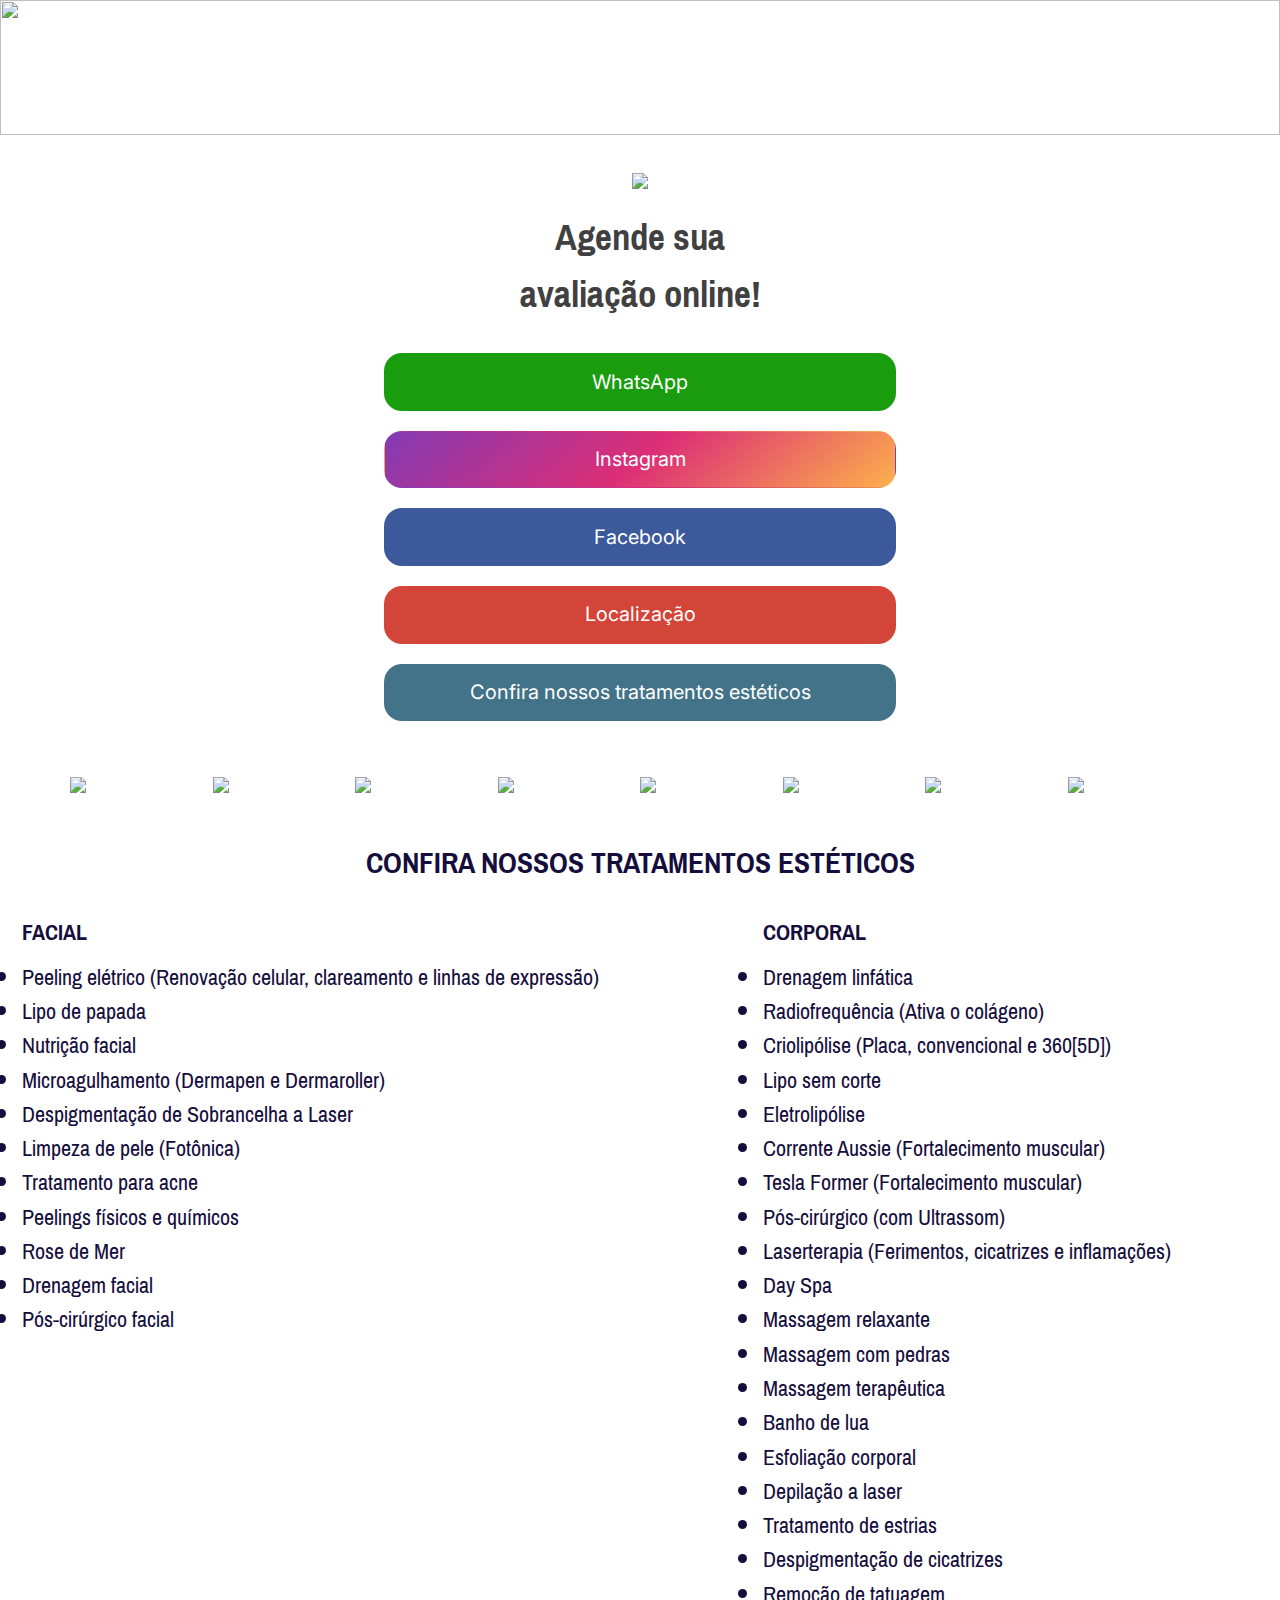
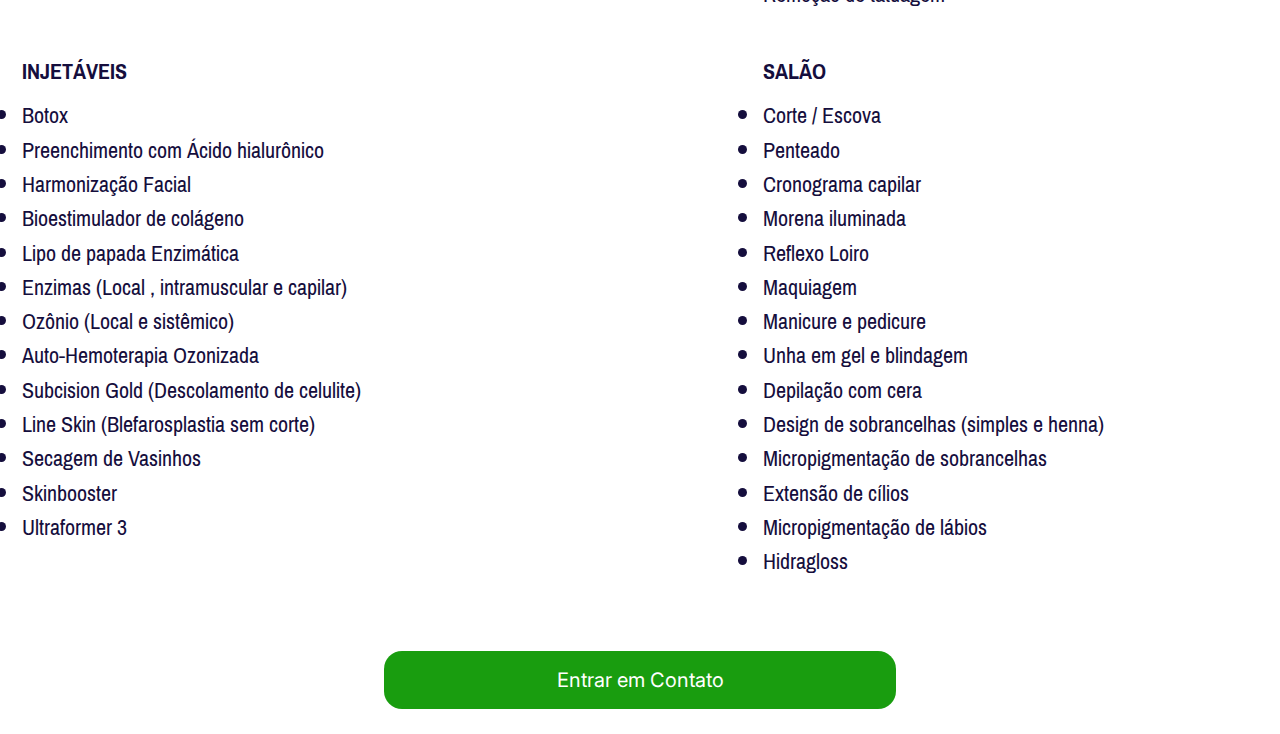
==== commit 824e2b1d: "up" ====
--- a/index.html
+++ b/index.html
@@ -12,60 +12,225 @@
 	<script type="text/javascript" src="js/espaconeia.js"></script>
 
 	<link href="https://maxcdn.bootstrapcdn.com/font-awesome/4.6.3/css/font-awesome.min.css" rel="stylesheet">
-	<link href="https://fonts.googleapis.com/css?family=Roboto:500,700&display=swap" rel="stylesheet"> 
+	<link href="https://fonts.googleapis.com/css?family=Roboto:500,700&display=swap" rel="stylesheet">
+	<link href="https://fonts.googleapis.com/css2?family=Inter:wght@500&display=swap" rel="stylesheet"> 
+	<link href="https://fonts.googleapis.com/css2?family=Inter:wght@500&display=swap" rel="stylesheet">
+	<link href="https://fonts.googleapis.com/css2?family=Inter:wght@500&family=Pragati+Narrow&display=swap" rel="stylesheet">
+	<link rel="preconnect" href="https://fonts.googleapis.com">
+	
+
 	<link rel="preconnect" href="https://fonts.gstatic.com">
 	<link href="https://fonts.googleapis.com/css?family=Aref+Ruqaa:wght@700&display=swap" rel="stylesheet"> 
 	<link rel="preconnect" href="https://fonts.gstatic.com">
 	<link rel="icon" href="img/logo-variants/logomin.png">
 </head>
 <body>
-	<div class="backg">
-		<img id=logotopo src="img/images/topo01.png">
-
-
-
-	<div id="socialredes">
-		<div id="divsocial1">
-		<a href="https://api.whatsapp.com/send?phone=5511996045920" target="_blank"><svg xmlns="http://www.w3.org/2000/svg" fill="#3a5d6c" class="bi bi-whatsapp"  id=iconsocial1 viewBox="0 0 16 16">
-  			<path d="M13.601 2.326A7.854 7.854 0 0 0 7.994 0C3.627 0 .068 3.558.064 7.926c0 1.399.366 2.76 1.057 3.965L0 16l4.204-1.102a7.933 7.933 0 0 0 3.79.965h.004c4.368 0 7.926-3.558 7.93-7.93A7.898 7.898 0 0 0 13.6 2.326zM7.994 14.521a6.573 6.573 0 0 1-3.356-.92l-.24-.144-2.494.654.666-2.433-.156-.251a6.56 6.56 0 0 1-1.007-3.505c0-3.626 2.957-6.584 6.591-6.584a6.56 6.56 0 0 1 4.66 1.931 6.557 6.557 0 0 1 1.928 4.66c-.004 3.639-2.961 6.592-6.592 6.592zm3.615-4.934c-.197-.099-1.17-.578-1.353-.646-.182-.065-.315-.099-.445.099-.133.197-.513.646-.627.775-.114.133-.232.148-.43.05-.197-.1-.836-.308-1.592-.985-.59-.525-.985-1.175-1.103-1.372-.114-.198-.011-.304.088-.403.087-.088.197-.232.296-.346.1-.114.133-.198.198-.33.065-.134.034-.248-.015-.347-.05-.099-.445-1.076-.612-1.47-.16-.389-.323-.335-.445-.34-.114-.007-.247-.007-.38-.007a.729.729 0 0 0-.529.247c-.182.198-.691.677-.691 1.654 0 .977.71 1.916.81 2.049.098.133 1.394 2.132 3.383 2.992.47.205.84.326 1.129.418.475.152.904.129 1.246.08.38-.058 1.171-.48 1.338-.943.164-.464.164-.86.114-.943-.049-.084-.182-.133-.38-.232z"/>
-			</svg></a>
-
-			<a href="https://www.instagram.com/espaconeiaestetica/" target="_blank"><svg xmlns="http://www.w3.org/2000/svg" fill="#3a5d6c" class="bi bi-instagram" id=iconsocial1 viewBox="0 0 16 16">
-  			<path d="M8 0C5.829 0 5.556.01 4.703.048 3.85.088 3.269.222 2.76.42a3.917 3.917 0 0 0-1.417.923A3.927 3.927 0 0 0 .42 2.76C.222 3.268.087 3.85.048 4.7.01 5.555 0 5.827 0 8.001c0 2.172.01 2.444.048 3.297.04.852.174 1.433.372 1.942.205.526.478.972.923 1.417.444.445.89.719 1.416.923.51.198 1.09.333 1.942.372C5.555 15.99 5.827 16 8 16s2.444-.01 3.298-.048c.851-.04 1.434-.174 1.943-.372a3.916 3.916 0 0 0 1.416-.923c.445-.445.718-.891.923-1.417.197-.509.332-1.09.372-1.942C15.99 10.445 16 10.173 16 8s-.01-2.445-.048-3.299c-.04-.851-.175-1.433-.372-1.941a3.926 3.926 0 0 0-.923-1.417A3.911 3.911 0 0 0 13.24.42c-.51-.198-1.092-.333-1.943-.372C10.443.01 10.172 0 7.998 0h.003zm-.717 1.442h.718c2.136 0 2.389.007 3.232.046.78.035 1.204.166 1.486.275.373.145.64.319.92.599.28.28.453.546.598.92.11.281.24.705.275 1.485.039.843.047 1.096.047 3.231s-.008 2.389-.047 3.232c-.035.78-.166 1.203-.275 1.485a2.47 2.47 0 0 1-.599.919c-.28.28-.546.453-.92.598-.28.11-.704.24-1.485.276-.843.038-1.096.047-3.232.047s-2.39-.009-3.233-.047c-.78-.036-1.203-.166-1.485-.276a2.478 2.478 0 0 1-.92-.598 2.48 2.48 0 0 1-.6-.92c-.109-.281-.24-.705-.275-1.485-.038-.843-.046-1.096-.046-3.233 0-2.136.008-2.388.046-3.231.036-.78.166-1.204.276-1.486.145-.373.319-.64.599-.92.28-.28.546-.453.92-.598.282-.11.705-.24 1.485-.276.738-.034 1.024-.044 2.515-.045v.002zm4.988 1.328a.96.96 0 1 0 0 1.92.96.96 0 0 0 0-1.92zm-4.27 1.122a4.109 4.109 0 1 0 0 8.217 4.109 4.109 0 0 0 0-8.217zm0 1.441a2.667 2.667 0 1 1 0 5.334 2.667 2.667 0 0 1 0-5.334z"/>
-  			</svg></a>
-
-  			<a href="https://pt-br.facebook.com/espaconeiaestetica/" target="_blank"><svg xmlns="http://www.w3.org/2000/svg" fill="#3a5d6c" class="bi bi-facebook" id=iconsocial1 viewBox="0 0 16 16">
-  			<path d="M16 8.049c0-4.446-3.582-8.05-8-8.05C3.58 0-.002 3.603-.002 8.05c0 4.017 2.926 7.347 6.75 7.951v-5.625h-2.03V8.05H6.75V6.275c0-2.017 1.195-3.131 3.022-3.131.876 0 1.791.157 1.791.157v1.98h-1.009c-.993 0-1.303.621-1.303 1.258v1.51h2.218l-.354 2.326H9.25V16c3.824-.604 6.75-3.934 6.75-7.951z"/>
-			</svg></a>
-
-			<a href="https://maps.app.goo.gl/6tKvriYaBR3wLKTi6" target="_blank"><svg xmlns="http://www.w3.org/2000/svg" fill="#3a5d6c" class="bi bi-geo-alt-fill" id=iconsocial1 viewBox="0 0 16 16">
-  			<path d="M8 16s6-5.686 6-10A6 6 0 0 0 2 6c0 4.314 6 10 6 10zm0-7a3 3 0 1 1 0-6 3 3 0 0 1 0 6z"/>
-			</svg></a>
-			</div>
-
-			<div id="divsocial2">
-			<div id="social001">
-		<a href="https://api.whatsapp.com/send?phone=5511996045920" target="_blank"><svg xmlns="http://www.w3.org/2000/svg" fill="#3a5d6c" class="bi bi-whatsapp"  id=iconsocial1 viewBox="0 0 16 16">
-  			<path d="M13.601 2.326A7.854 7.854 0 0 0 7.994 0C3.627 0 .068 3.558.064 7.926c0 1.399.366 2.76 1.057 3.965L0 16l4.204-1.102a7.933 7.933 0 0 0 3.79.965h.004c4.368 0 7.926-3.558 7.93-7.93A7.898 7.898 0 0 0 13.6 2.326zM7.994 14.521a6.573 6.573 0 0 1-3.356-.92l-.24-.144-2.494.654.666-2.433-.156-.251a6.56 6.56 0 0 1-1.007-3.505c0-3.626 2.957-6.584 6.591-6.584a6.56 6.56 0 0 1 4.66 1.931 6.557 6.557 0 0 1 1.928 4.66c-.004 3.639-2.961 6.592-6.592 6.592zm3.615-4.934c-.197-.099-1.17-.578-1.353-.646-.182-.065-.315-.099-.445.099-.133.197-.513.646-.627.775-.114.133-.232.148-.43.05-.197-.1-.836-.308-1.592-.985-.59-.525-.985-1.175-1.103-1.372-.114-.198-.011-.304.088-.403.087-.088.197-.232.296-.346.1-.114.133-.198.198-.33.065-.134.034-.248-.015-.347-.05-.099-.445-1.076-.612-1.47-.16-.389-.323-.335-.445-.34-.114-.007-.247-.007-.38-.007a.729.729 0 0 0-.529.247c-.182.198-.691.677-.691 1.654 0 .977.71 1.916.81 2.049.098.133 1.394 2.132 3.383 2.992.47.205.84.326 1.129.418.475.152.904.129 1.246.08.38-.058 1.171-.48 1.338-.943.164-.464.164-.86.114-.943-.049-.084-.182-.133-.38-.232z"/>
-			</svg></a>
-
-			<a href="https://www.instagram.com/espaconeiaestetica/" target="_blank"><svg xmlns="http://www.w3.org/2000/svg" fill="#3a5d6c" class="bi bi-instagram" id=iconsocial1 viewBox="0 0 16 16">
-  			<path d="M8 0C5.829 0 5.556.01 4.703.048 3.85.088 3.269.222 2.76.42a3.917 3.917 0 0 0-1.417.923A3.927 3.927 0 0 0 .42 2.76C.222 3.268.087 3.85.048 4.7.01 5.555 0 5.827 0 8.001c0 2.172.01 2.444.048 3.297.04.852.174 1.433.372 1.942.205.526.478.972.923 1.417.444.445.89.719 1.416.923.51.198 1.09.333 1.942.372C5.555 15.99 5.827 16 8 16s2.444-.01 3.298-.048c.851-.04 1.434-.174 1.943-.372a3.916 3.916 0 0 0 1.416-.923c.445-.445.718-.891.923-1.417.197-.509.332-1.09.372-1.942C15.99 10.445 16 10.173 16 8s-.01-2.445-.048-3.299c-.04-.851-.175-1.433-.372-1.941a3.926 3.926 0 0 0-.923-1.417A3.911 3.911 0 0 0 13.24.42c-.51-.198-1.092-.333-1.943-.372C10.443.01 10.172 0 7.998 0h.003zm-.717 1.442h.718c2.136 0 2.389.007 3.232.046.78.035 1.204.166 1.486.275.373.145.64.319.92.599.28.28.453.546.598.92.11.281.24.705.275 1.485.039.843.047 1.096.047 3.231s-.008 2.389-.047 3.232c-.035.78-.166 1.203-.275 1.485a2.47 2.47 0 0 1-.599.919c-.28.28-.546.453-.92.598-.28.11-.704.24-1.485.276-.843.038-1.096.047-3.232.047s-2.39-.009-3.233-.047c-.78-.036-1.203-.166-1.485-.276a2.478 2.478 0 0 1-.92-.598 2.48 2.48 0 0 1-.6-.92c-.109-.281-.24-.705-.275-1.485-.038-.843-.046-1.096-.046-3.233 0-2.136.008-2.388.046-3.231.036-.78.166-1.204.276-1.486.145-.373.319-.64.599-.92.28-.28.546-.453.92-.598.282-.11.705-.24 1.485-.276.738-.034 1.024-.044 2.515-.045v.002zm4.988 1.328a.96.96 0 1 0 0 1.92.96.96 0 0 0 0-1.92zm-4.27 1.122a4.109 4.109 0 1 0 0 8.217 4.109 4.109 0 0 0 0-8.217zm0 1.441a2.667 2.667 0 1 1 0 5.334 2.667 2.667 0 0 1 0-5.334z"/>
-  			</svg></a>
-  			</div>
-
-  			<div id="social002">
-  			<a href="https://pt-br.facebook.com/espaconeiaestetica/" target="_blank"><svg xmlns="http://www.w3.org/2000/svg" fill="#3a5d6c" class="bi bi-facebook" id=iconsocial1 viewBox="0 0 16 16">
-  			<path d="M16 8.049c0-4.446-3.582-8.05-8-8.05C3.58 0-.002 3.603-.002 8.05c0 4.017 2.926 7.347 6.75 7.951v-5.625h-2.03V8.05H6.75V6.275c0-2.017 1.195-3.131 3.022-3.131.876 0 1.791.157 1.791.157v1.98h-1.009c-.993 0-1.303.621-1.303 1.258v1.51h2.218l-.354 2.326H9.25V16c3.824-.604 6.75-3.934 6.75-7.951z"/>
-			</svg></a>
-
-			<a href="https://maps.app.goo.gl/6tKvriYaBR3wLKTi6" target="_blank"><svg xmlns="http://www.w3.org/2000/svg" fill="#3a5d6c" class="bi bi-geo-alt-fill" id=iconsocial1 viewBox="0 0 16 16">
-  			<path d="M8 16s6-5.686 6-10A6 6 0 0 0 2 6c0 4.314 6 10 6 10zm0-7a3 3 0 1 1 0-6 3 3 0 0 1 0 6z"/>
-			</svg></a>
-			</div>
-			</div>
+	<div id="redes">
+		<img id="topoimg" src="img/images/topo.png"></br></br>
+		<img id="logoimg" src="img/images/logo.png"></br></br>
+
+		<p id="pavaliacao">Agende sua </br>
+		avaliação online! </p></br>
+
+<div id="botoes">
+<a href="https://api.whatsapp.com/send?phone=5511996045920" target="_blank"><button class="btn" id="btnwhats">WhatsApp</button></a></br></br>
+<a href="https://www.instagram.com/espaconeiaestetica/" target="_blank"><button class="btn" id="btninsta">Instagram</button></a></br></br>
+<a href="https://pt-br.facebook.com/espaconeiaestetica/" target="_blank"><button class="btn" id="btnface">Facebook</button></a></br></br>
+<a href="https://www.google.com/maps/dir/-23.6153854,-46.912541/Espa%C3%A7o+N%C3%A9ia+Beleza+e+Est%C3%A9tica,+Av.+Catarina+Etelvina+Pedroso,+12+-+Vila+Sao+Francisco+de+Assis,+Cotia+-+SP,+06717-125" target="_blank"><button class="btn" id="btnlocal">Localização</button></a></br></br>
+<a href="#tabelaproc"><button class="btn" id="btnconf1">Confira nossos tratamentos estéticos</button></a>
+<a href="#tratamentosmob"><button class="btn" id="btnconf2">Confira nossos tratamentos estéticos</button></a>
+	</div></div>
+
+<div id="roll">
+<div class="container">
+  <img id="img" src="img/espaco/01.jpg" />
+  <img id="img" src="img/espaco/02.jpg" />
+  <img id="img" src="img/espaco/03.jpg" />
+  <img id="img" src="img/espaco/04.jpg" />
+  <img id="img" src="img/espaco/05.jpg" />
+  <img id="img" src="img/espaco/06.jpg" />
+  <img id="img" src="img/espaco/07.jpg" />
+  <img id="img" src="img/espaco/08.jpg" />
 </div>
-
+</div>
+
+
+
+
+
+	<div id="tratamentosweb">
+	
+			<table id="tabelaproc">
+				<caption id="paragh">CONFIRA NOSSOS TRATAMENTOS ESTÉTICOS</caption>
+			<tr>
+			<th id="facial">
+			<p><strong>FACIAL</strong></p>
+			<li>Peeling elétrico (Renovação celular, clareamento e linhas de expressão)</li>
+			<li>Lipo de papada</li>
+			<li>Nutrição facial</li>
+			<li>Microagulhamento (Dermapen e Dermaroller)</li>
+			<li>Despigmentação de Sobrancelha a Laser</li>
+			<li>Limpeza de pele (Fotônica)</li>
+			<li>Tratamento para acne</li>
+			<li>Peelings físicos e químicos</li>
+			<li>Rose de Mer</li>
+			<li>Drenagem facial</li>
+			<li>Pós-cirúrgico facial</li>
+			</th>
+	
+
+			<th id="corporal">
+			<p><strong>CORPORAL</strong></p>
+			<li>Drenagem linfática</li>
+			<li>Radiofrequência (Ativa o colágeno)</li>
+			<li>Criolipólise (Placa, convencional e 360[5D])</li>
+			<li>Lipo sem corte</li>
+			<li>Eletrolipólise</li>
+			<li>Corrente Aussie (Fortalecimento muscular)</li>
+			<li>Tesla Former (Fortalecimento muscular)</li>
+			<li>Pós-cirúrgico (com Ultrassom)</li>
+			<li>Laserterapia (Ferimentos, cicatrizes e inflamações)</li>
+			<li>Day Spa</li>
+			<li>Massagem relaxante</li>
+			<li>Massagem com pedras</li>
+			<li>Massagem terapêutica</li>
+			<li>Banho de lua</li>
+			<li>Esfoliação corporal</li>
+			<li>Depilação a laser</li>
+			<li>Tratamento de estrias</li>
+			<li>Despigmentação de cicatrizes</li>
+			<li>Remoção de tatuagem</li>
+			</th>
+			</tr>
+		
+
+			<tr>
+			<th id="injetaveis">
+			<p ><strong>INJETÁVEIS</strong></p>
+			<li>Botox</li>
+			<li>Preenchimento com Ácido hialurônico</li>
+			<li>Harmonização Facial</li>
+			<li>Bioestimulador de colágeno</li>
+			<li>Lipo de papada Enzimática</li>
+			<li>Enzimas (Local , intramuscular e capilar)</li>
+			<li>Ozônio (Local e sistêmico)</li>
+			<li>Auto-Hemoterapia Ozonizada</li>
+			<li>Subcision Gold (Descolamento de celulite)</li>
+			<li>Line Skin (Blefarosplastia sem corte)</li>
+			<li>Secagem de Vasinhos</li>
+			<li>Skinbooster</li>
+			<li>Ultraformer 3</li>
+			</th>
+
+
+			<th id="salao">
+			<p ><strong>SALÃO</strong></p>
+			<li>Corte / Escova</li>
+			<li>Penteado</li>
+			<li>Cronograma capilar</li>
+			<li>Morena iluminada</li>
+			<li>Reflexo Loiro</li>
+			<li>Maquiagem</li>
+			<li>Manicure e pedicure</li>
+			<li>Unha em gel e blindagem</li>
+			<li>Depilação com cera</li>
+			<li>Design de sobrancelhas (simples e henna)</li>
+			<li>Micropigmentação de sobrancelhas</li>
+			<li>Extensão de cílios</li>
+			<li>Micropigmentação de lábios</li>
+			<li>Hidragloss</li>	
+			</th>
+			
+
+			</tr>
+		
+
+		</table>
 	</div>
 
+		<div id="tratamentosmob">
+	
+			<p id="paragh">CONFIRA NOSSOS TRATAMENTOS ESTÉTICOS</p>
+
+			<div id="proc" style="background-image: url(../img/images/Logo2.png);background-size: 70%;background-repeat: no-repeat, no-repeat;	background-position: center;">
+			<p><strong>FACIAL</strong></p>
+			<li>Peeling elétrico (Renovação celular, clareamento e linhas de expressão)</li>
+			<li>Lipo de papada</li>
+			<li>Nutrição facial</li>
+			<li>Microagulhamento (Dermapen e Dermaroller)</li>
+			<li>Despigmentação de Sobrancelha a Laser</li>
+			<li>Limpeza de pele (Fotônica)</li>
+			<li>Tratamento para acne</li>
+			<li>Peelings físicos e químicos</li>
+			<li>Rose de Mer</li>
+			<li>Drenagem facial</li>
+			<li>Pós-cirúrgico facial</li>
+			</div>
+
+			<div id="proc">
+			<p><strong>CORPORAL</strong></p>
+			<li>Drenagem linfática</li>
+			<li>Radiofrequência (Ativa o colágeno)</li>
+			<li>Criolipólise (Placa, convencional e 360[5D])</li>
+			<li>Lipo sem corte</li>
+			<li>Eletrolipólise</li>
+			<li>Corrente Aussie (Fortalecimento muscular)</li>
+			<li>Tesla Former (Fortalecimento muscular)</li>
+			<li>Pós-cirúrgico (com Ultrassom)</li>
+			<li>Laserterapia (Ferimentos, cicatrizes e inflamações)</li>
+			<li>Day Spa</li>
+			<li>Massagem relaxante</li>
+			<li>Massagem com pedras</li>
+			<li>Massagem terapêutica</li>
+			<li>Banho de lua</li>
+			<li>Esfoliação corporal</li>
+			<li>Depilação a laser</li>
+			<li>Tratamento de estrias</li>
+			<li>Despigmentação de cicatrizes</li>
+			<li>Remoção de tatuagem</li>
+			</div>
+
+			<div id="proc">			
+			<p><strong>INJETÁVEIS</strong></p>
+			<li>Botox</li>
+			<li>Preenchimento com Ácido hialurônico</li>
+			<li>Harmonização Facial</li>
+			<li>Bioestimulador de colágeno</li>
+			<li>Lipo de papada Enzimática</li>
+			<li>Enzimas (Local , intramuscular e capilar)</li>
+			<li>Ozônio (Local e sistêmico)</li>
+			<li>Auto-Hemoterapia Ozonizada</li>
+			<li>Subcision Gold (Descolamento de celulite)</li>
+			<li>Line Skin (Blefarosplastia sem corte)</li>
+			<li>Secagem de Vasinhos</li>
+			<li>Skinbooster</li>
+			<li>Ultraformer 3</li>
+			</div>
+
+			<div id="proc">
+			<p><strong>SALÃO</strong></p>
+			<li>Corte / Escova</li>
+			<li>Penteado</li>
+			<li>Cronograma capilar</li>
+			<li>Morena iluminada</li>
+			<li>Reflexo Loiro</li>
+			<li>Maquiagem</li>
+			<li>Manicure e pedicure</li>
+			<li>Unha em gel e blindagem</li>
+			<li>Depilação com cera</li>
+			<li>Design de sobrancelhas (simples e henna)</li>
+			<li>Micropigmentação de sobrancelhas</li>
+			<li>Extensão de cílios</li>
+			<li>Micropigmentação de lábios</li>
+			<li>Hidragloss</li>				
+			</div>
+
+
+
+	</div>
+
+<div id="actbtn">
+<a href="https://api.whatsapp.com/send?phone=5511996045920" target="_blank"><button class="btn" id="btnwhats">Entrar em Contato</button></a>
+</div>
+
 </body>--- a/css/espaconeia.css
+++ b/css/espaconeia.css
@@ -1,26 +1,80 @@
 *{margin:0; padding:0; border:none; outline:none; font-weight: 300; box-sizing: border-box;}
-body{background-color: #ffffff;}
+body{}
 
-.backg{height: 100vh;}
-#logotopo{width: 100%; }
-#iconsocial1{margin-right:16px; color:#e5e5e5;}
 
 @media(min-width:800px){
-#description1{background-color: #95e0fe; font-size: 32px; text-align: center;}
-#description2{display: none;}
-#iconsocial1{width:20vh;}
-#divsocial1{width: 100%; display: flex;  justify-content: space-around; padding: 40px;}
-#divsocial2{display: none;}
+	body{}
+	nav a {color: #FFFFFF;}
+	#redes{width:100%; display: block;text-align: center}
+	#tratamentosweb{width:100%; padding-top: 40px; font-family:Pragati Narrow; color: }
+	#tratamentosmob{display: none}
+
+	#topoimg{width:100%; height: 15vh;}
+	#logoimg{width:25%; padding-top: 2vh;}
+	#pavaliacao{font-size:40px; font-family: Pragati Narrow; color: #404040;font-weight: bold;}
+	#tabelaproc{width:100%;}
+	td, th {padding: .9em; vertical-align: top;}
+	caption {text-align: center;}
+
+	#btnwhats{background-color: #199d0f; }
+	#btninsta{background: linear-gradient(140deg, rgba(131,58,180,1) 0%, rgba(220,46,118,1) 50%, rgba(252,176,76,1) 100%);}
+	#btnface{background-color: #3c5a9b;}
+	#btnlocal{background-color: #d34539;}
+	#btnconf1{background-color: #437388;}
+	#btnconf2{display: none;}
+
+	.btn{width: 40%; padding-top: 1.5vh; padding-bottom: 1.5vh; font-family:Inter; font-size: 20px; color: #FFFFFF; border-radius: 2vh;}
+	.btn:hover{font-weight: bold; color: #FFFFFF;}
+	.btn:visited{ color: #FFFFFF;}
+
+	#paragh{font-size: 32px; font-weight: bold;}
+	#facial{font-size: 24px;}
+	#corporal{font-size: 24px;}
+	#salao{font-size: 24px;}
+	#injetaveis{font-size: 24px;}
+	#tabelaproc{ color:#150E3D; font-family: Pragati Narrow}
+	#paragh{color:#150E3D;}
 }
 
+	.container {display: flex; overflow-x: auto; }
+	.container img { margin-right: 15px;}
+	#roll{width: 100%; display: flex; align-items: center; padding-top: 56px;}
+	#img{width: 200px;}
+
+	#actbtn{width: 100%; text-align: center; display: block; padding-top: 50px; padding-bottom: 25px;}
+
+
 @media(max-width:800px){
-#description1{display: none;}
-#description2{background-color: #95e0fe; font-size: 16px; text-align: center;}
-#iconsocial1{width:10vh;}
-#divsocial1{display: none;}
-#divsocial2{width: 100%; display: flex; flex-direction: column; }
-#social001{width: 100%;  display: flex; justify-content: space-around; padding-top: 30px; padding-left: 24px; padding-right: 24px;}
-#social002{width: 100%;display: flex; justify-content: space-around; padding-top: 24px; padding-left: 24px; padding-right: 24px;}
+	nav a {color: #FFFFFF;}
+	#redes{width:100%; display: block;text-align: center}
+	#tratamentosweb{display: none}
+	#tratamentosmob{width:100%; display: block; padding:0.9em; font-family:Pragati Narrow; padding-top: 40px; color:#150E3D;}
 
+	#paragh{text-align: center; font-weight: bold;}
+	#topoimg{width:100%;}
+	#logoimg{width:60%; padding-top: 2vh;}
+	#pavaliacao{font-size:32px; font-family: Pragati Narrow; color: #404040; font-weight: bold;}
+	#proc{width: 100%; padding-top: 24px;}
+
+	#btnwhats{background-color: #199d0f; }
+	#btninsta{background: linear-gradient(140deg, rgba(131,58,180,1) 0%, rgba(220,46,118,1) 50%, rgba(252,176,76,1) 100%);}
+	#btnface{background-color: #3c5a9b;}
+	#btnlocal{background-color: #d34539;}
+	#btnconf2{background-color: #437388;}
+	#btnconf1{display: none;}
+
+	.btn{width: 80%; padding-top: 1vh; padding-bottom: 1vh; font-family:Inter; font-size: 16px; color: #FFFFFF; border-radius: 2vh;}
+	.btn:hover{font-weight: bold; color: #FFFFFF;}
+	.btn:visited{ color: #FFFFFF;}
+
+	#paragh{font-size: 20px;}
+	#proc{font-size: 18px; padding-left: 0.5em;}
+
+	.container {display: flex; overflow-x: auto; }
+	.container img { margin-right: 5px;}
+	#roll{width: 100%; display: flex; align-items: center; padding-top: 40px;}
+	#img{width: 150px;}
+
+	#actbtn{width: 100%; text-align: center; display: block; padding-top: 36px; padding-bottom: 16px;}
 }
 
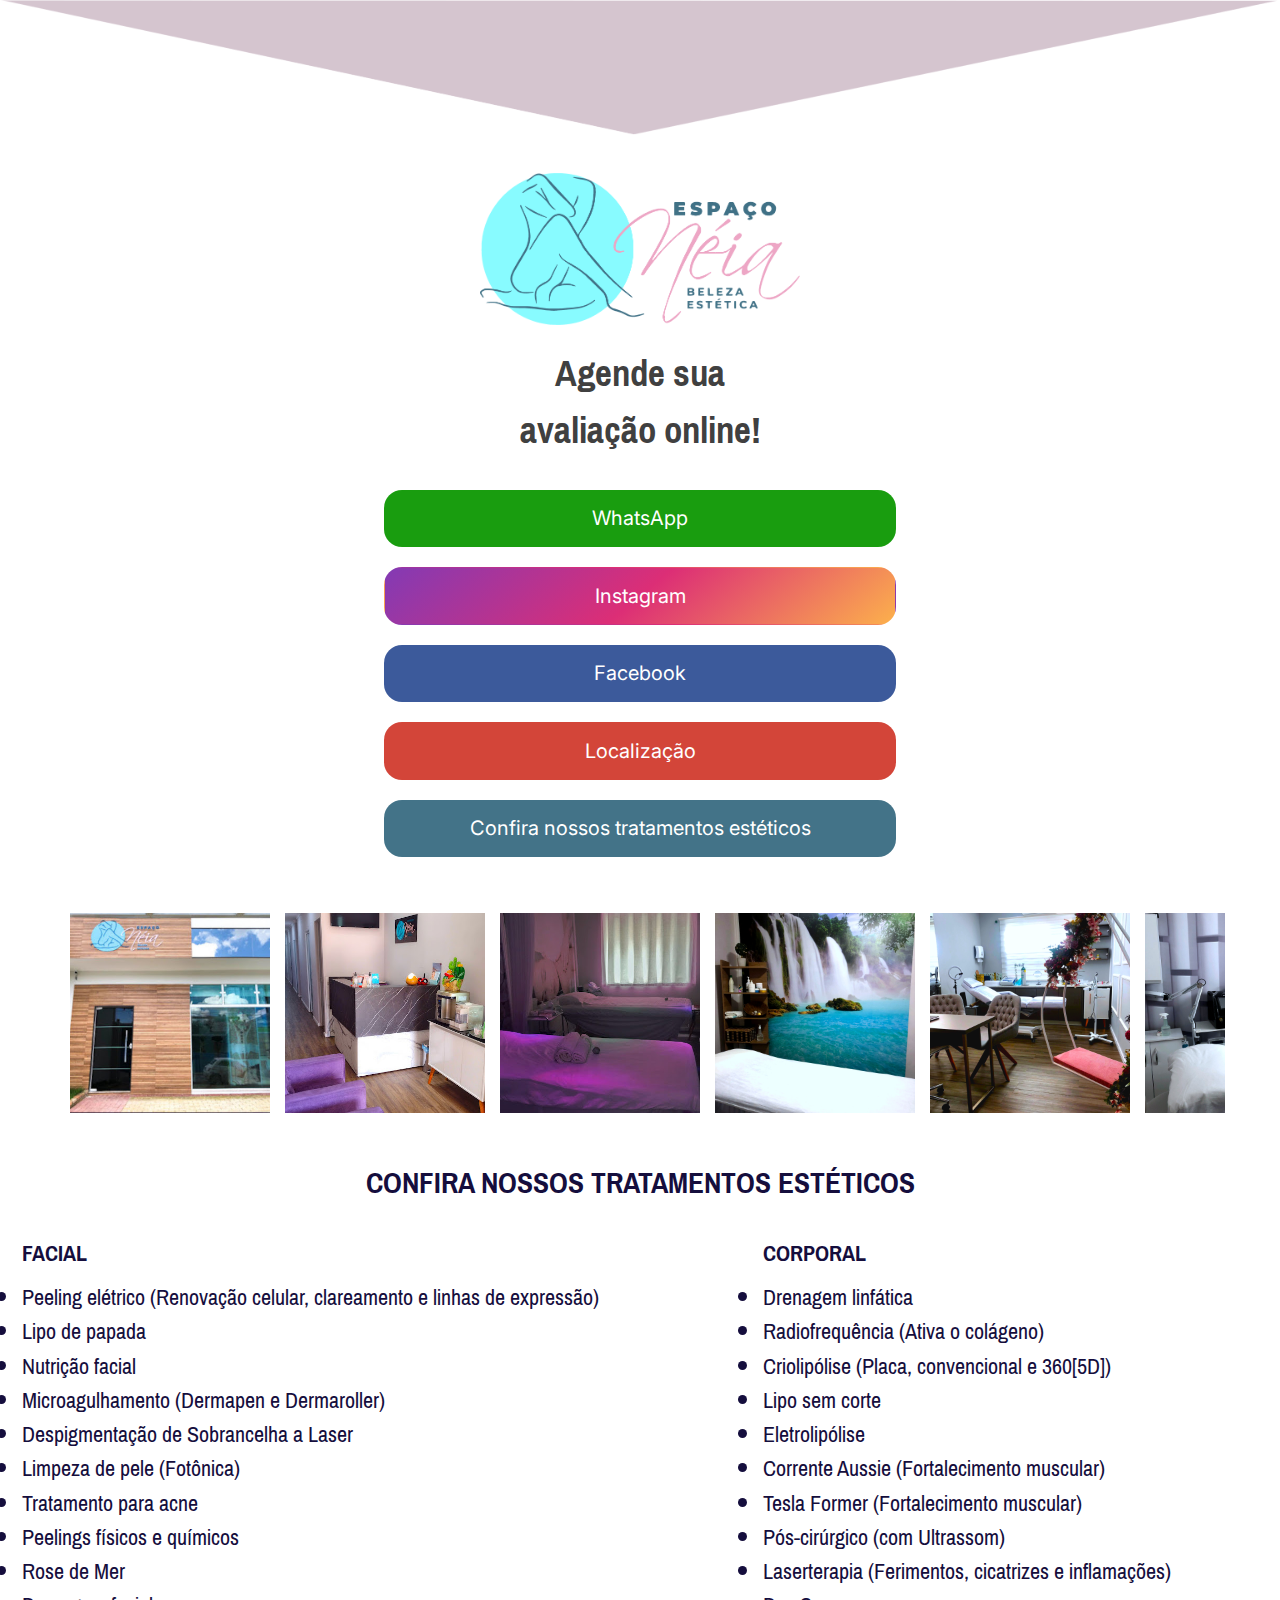
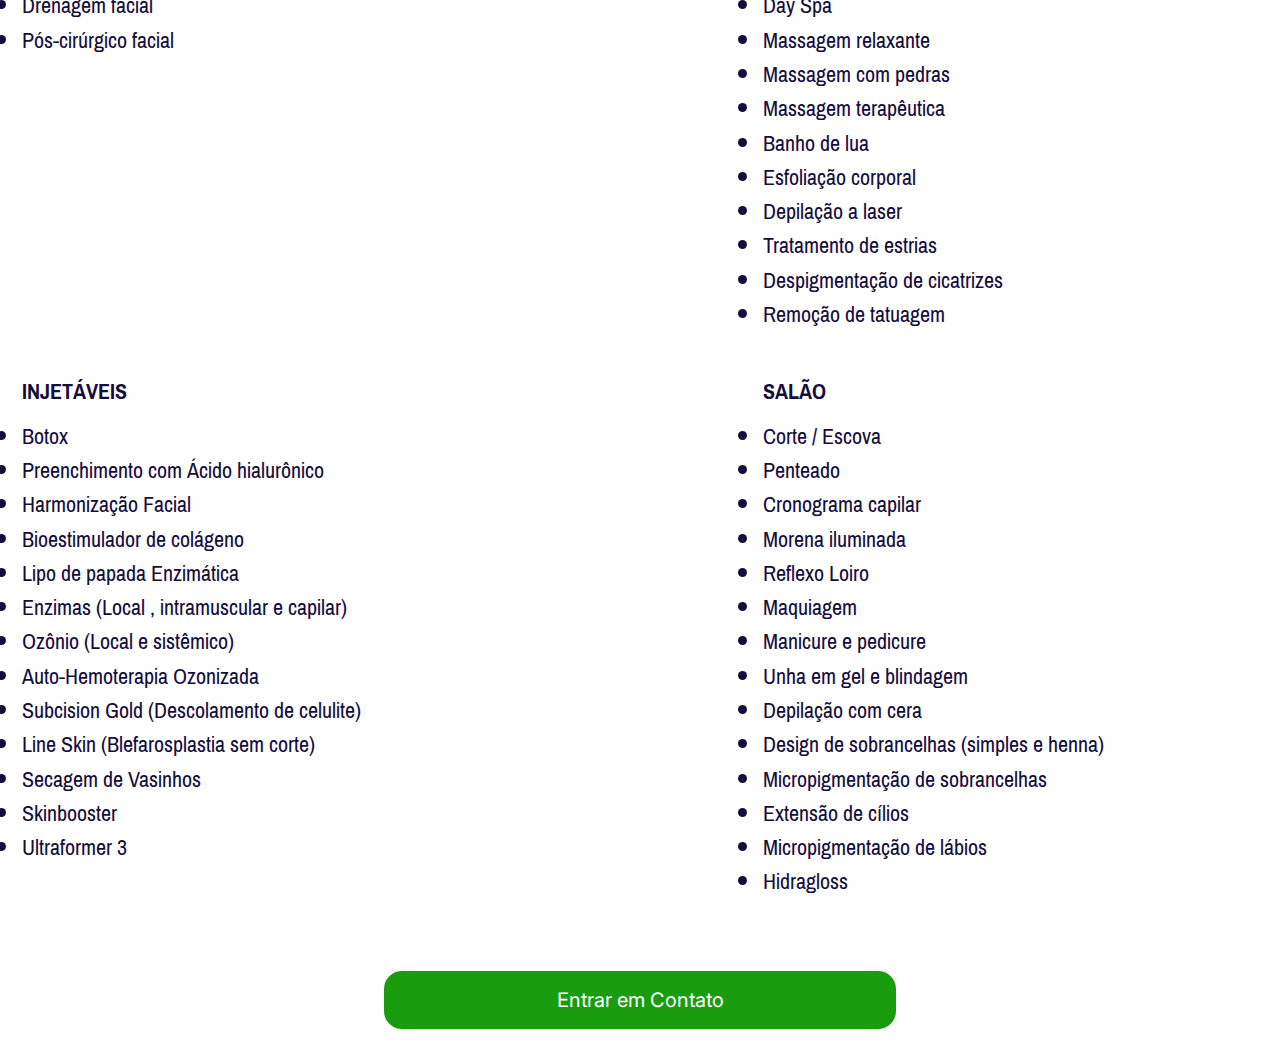
==== commit 91985086: "Update index.html" ====
--- a/index.html
+++ b/index.html
@@ -36,7 +36,7 @@
 <a href="https://api.whatsapp.com/send?phone=5511996045920" target="_blank"><button class="btn" id="btnwhats">WhatsApp</button></a></br></br>
 <a href="https://www.instagram.com/espaconeiaestetica/" target="_blank"><button class="btn" id="btninsta">Instagram</button></a></br></br>
 <a href="https://pt-br.facebook.com/espaconeiaestetica/" target="_blank"><button class="btn" id="btnface">Facebook</button></a></br></br>
-<a href="https://www.google.com/maps/dir/-23.6153854,-46.912541/Espa%C3%A7o+N%C3%A9ia+Beleza+e+Est%C3%A9tica,+Av.+Catarina+Etelvina+Pedroso,+12+-+Vila+Sao+Francisco+de+Assis,+Cotia+-+SP,+06717-125" target="_blank"><button class="btn" id="btnlocal">Localização</button></a></br></br>
+<a href="https://goo.gl/maps/5zcf8i4w8bNNCqdk6"_blank"><button class="btn" id="btnlocal">Localização</button></a></br></br>
 <a href="#tabelaproc"><button class="btn" id="btnconf1">Confira nossos tratamentos estéticos</button></a>
 <a href="#tratamentosmob"><button class="btn" id="btnconf2">Confira nossos tratamentos estéticos</button></a>
 	</div></div>
@@ -233,4 +233,4 @@
 <a href="https://api.whatsapp.com/send?phone=5511996045920" target="_blank"><button class="btn" id="btnwhats">Entrar em Contato</button></a>
 </div>
 
-</body>+</body>
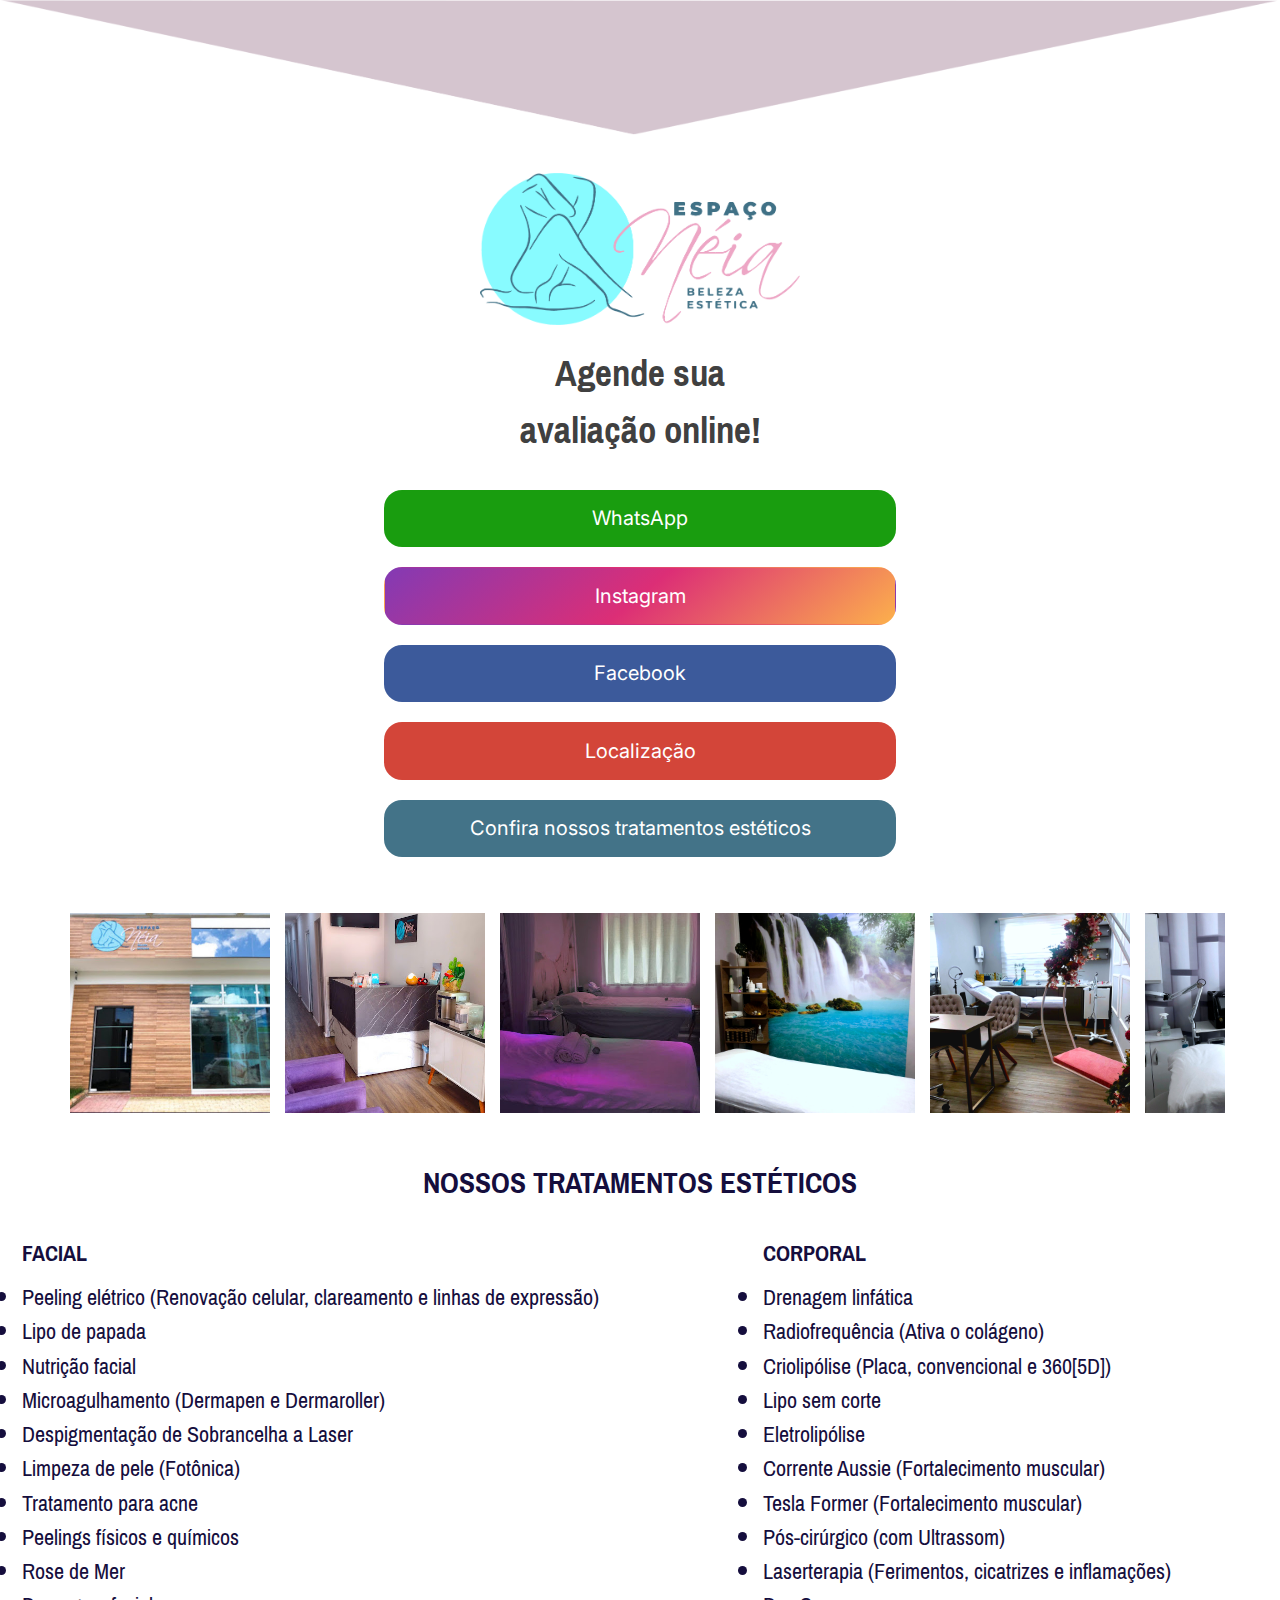
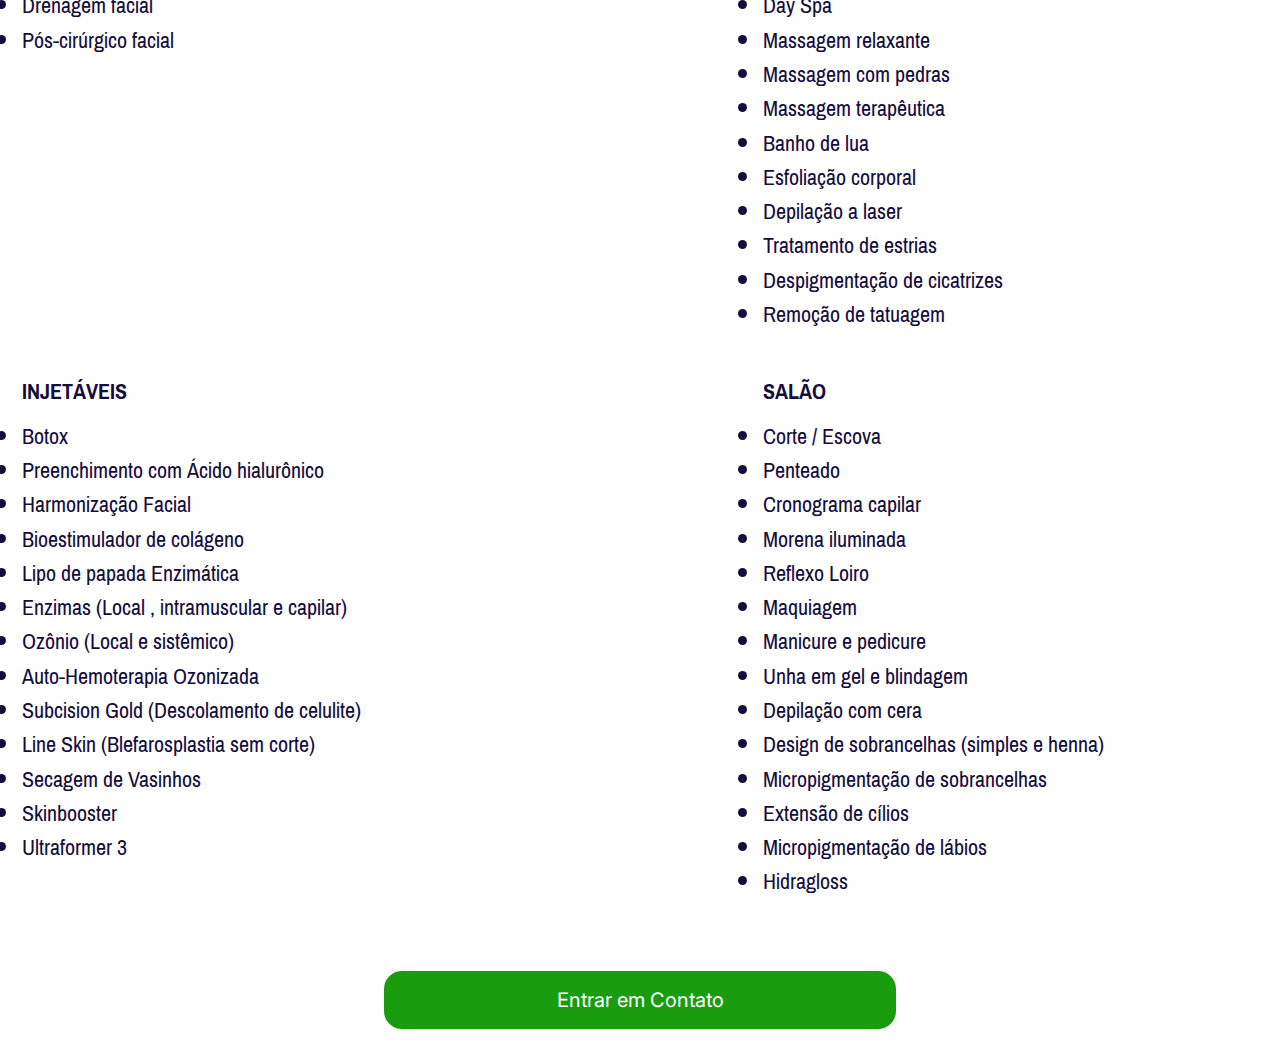
==== commit b7365bd6: "Update index.html" ====
--- a/index.html
+++ b/index.html
@@ -61,7 +61,7 @@
 	<div id="tratamentosweb">
 	
 			<table id="tabelaproc">
-				<caption id="paragh">CONFIRA NOSSOS TRATAMENTOS ESTÉTICOS</caption>
+				<caption id="paragh">NOSSOS TRATAMENTOS ESTÉTICOS</caption>
 			<tr>
 			<th id="facial">
 			<p><strong>FACIAL</strong></p>
@@ -150,7 +150,7 @@
 
 		<div id="tratamentosmob">
 	
-			<p id="paragh">CONFIRA NOSSOS TRATAMENTOS ESTÉTICOS</p>
+			<p id="paragh">NOSSOS TRATAMENTOS ESTÉTICOS</p>
 
 			<div id="proc" style="background-image: url(../img/images/Logo2.png);background-size: 70%;background-repeat: no-repeat, no-repeat;	background-position: center;">
 			<p><strong>FACIAL</strong></p>
